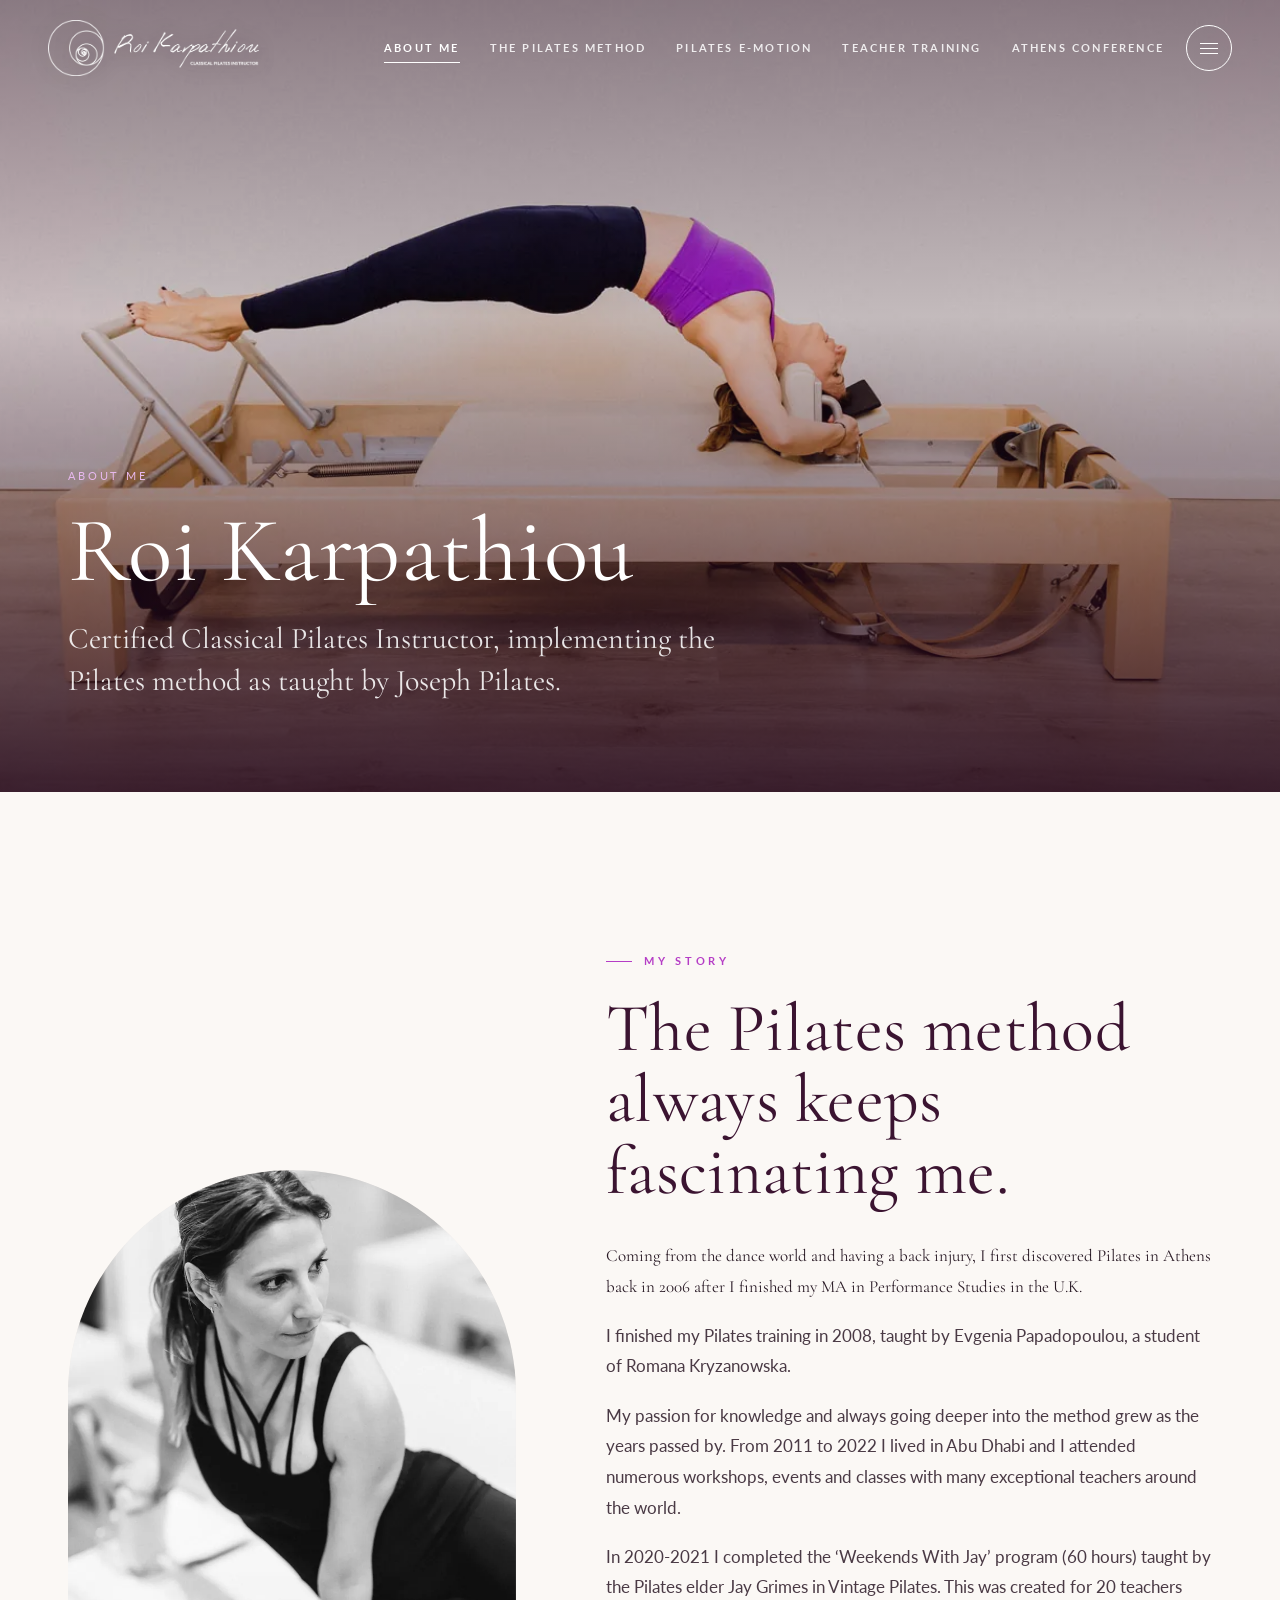
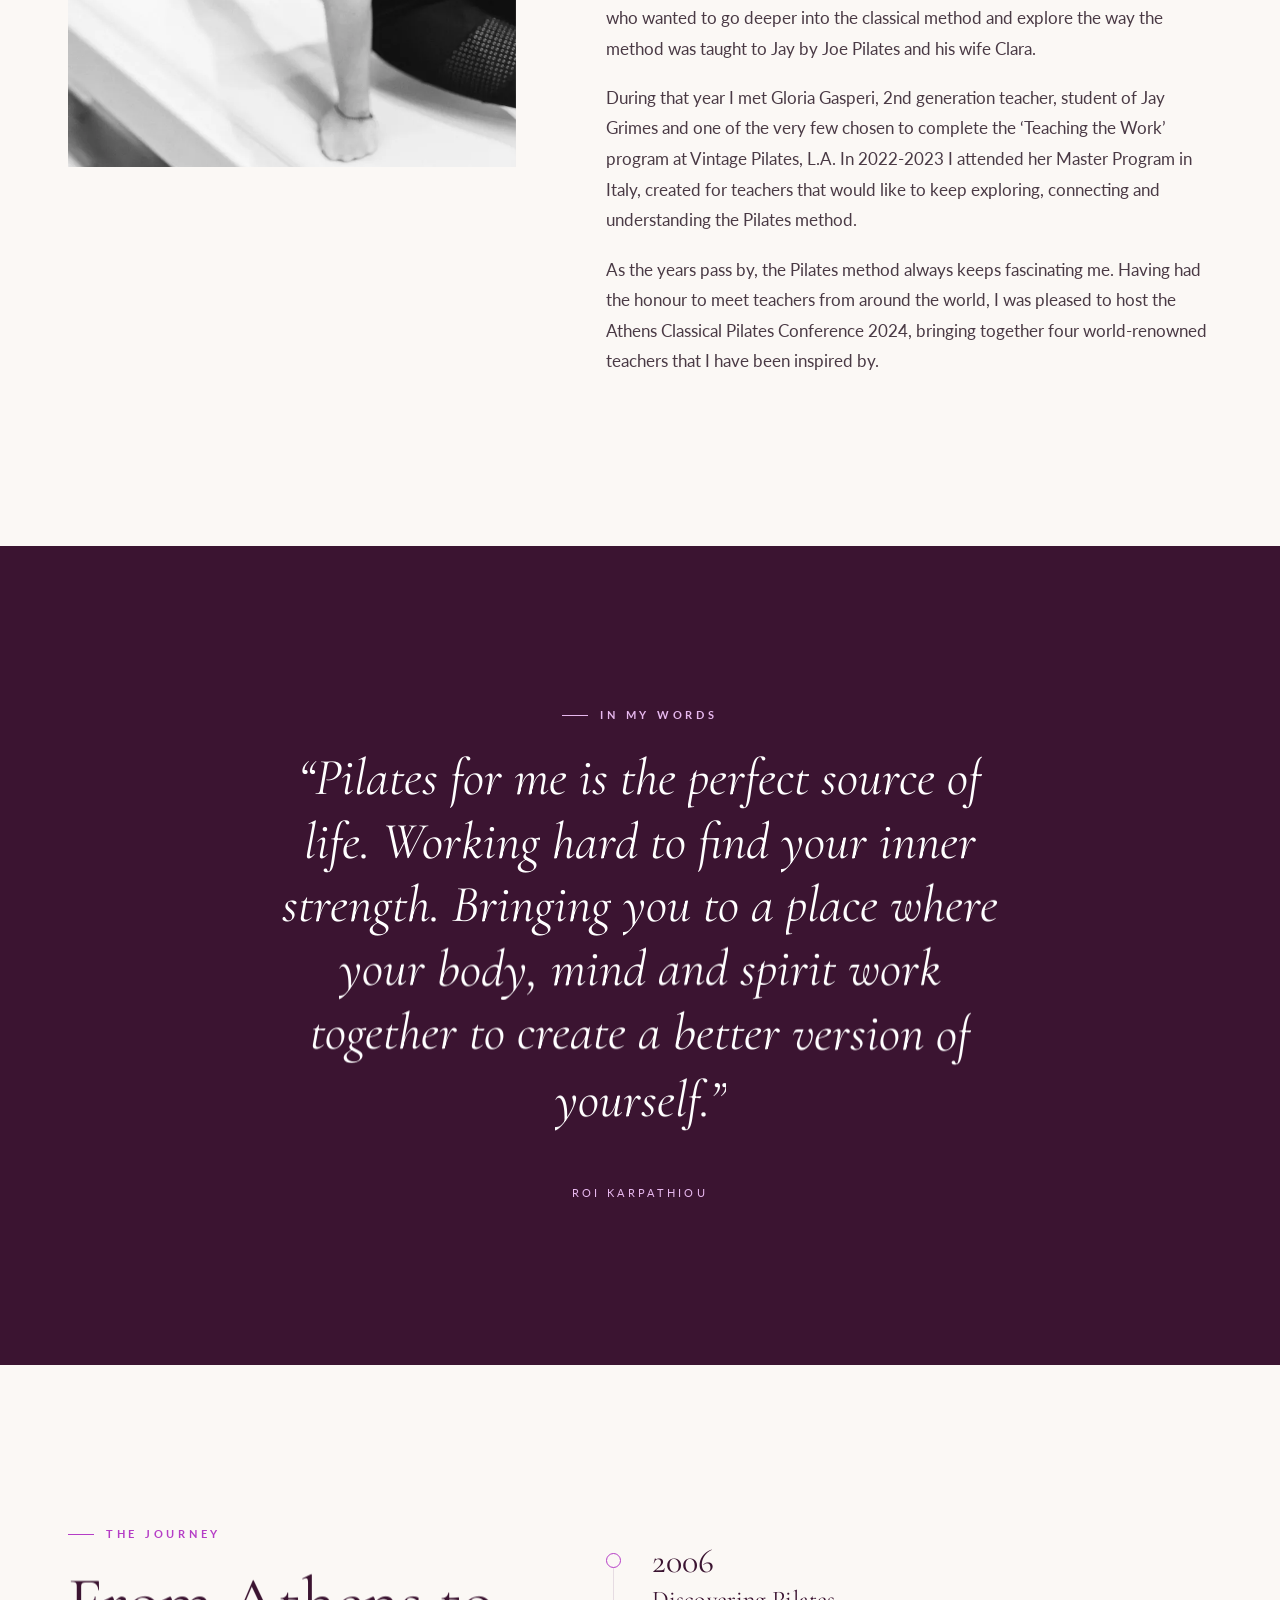
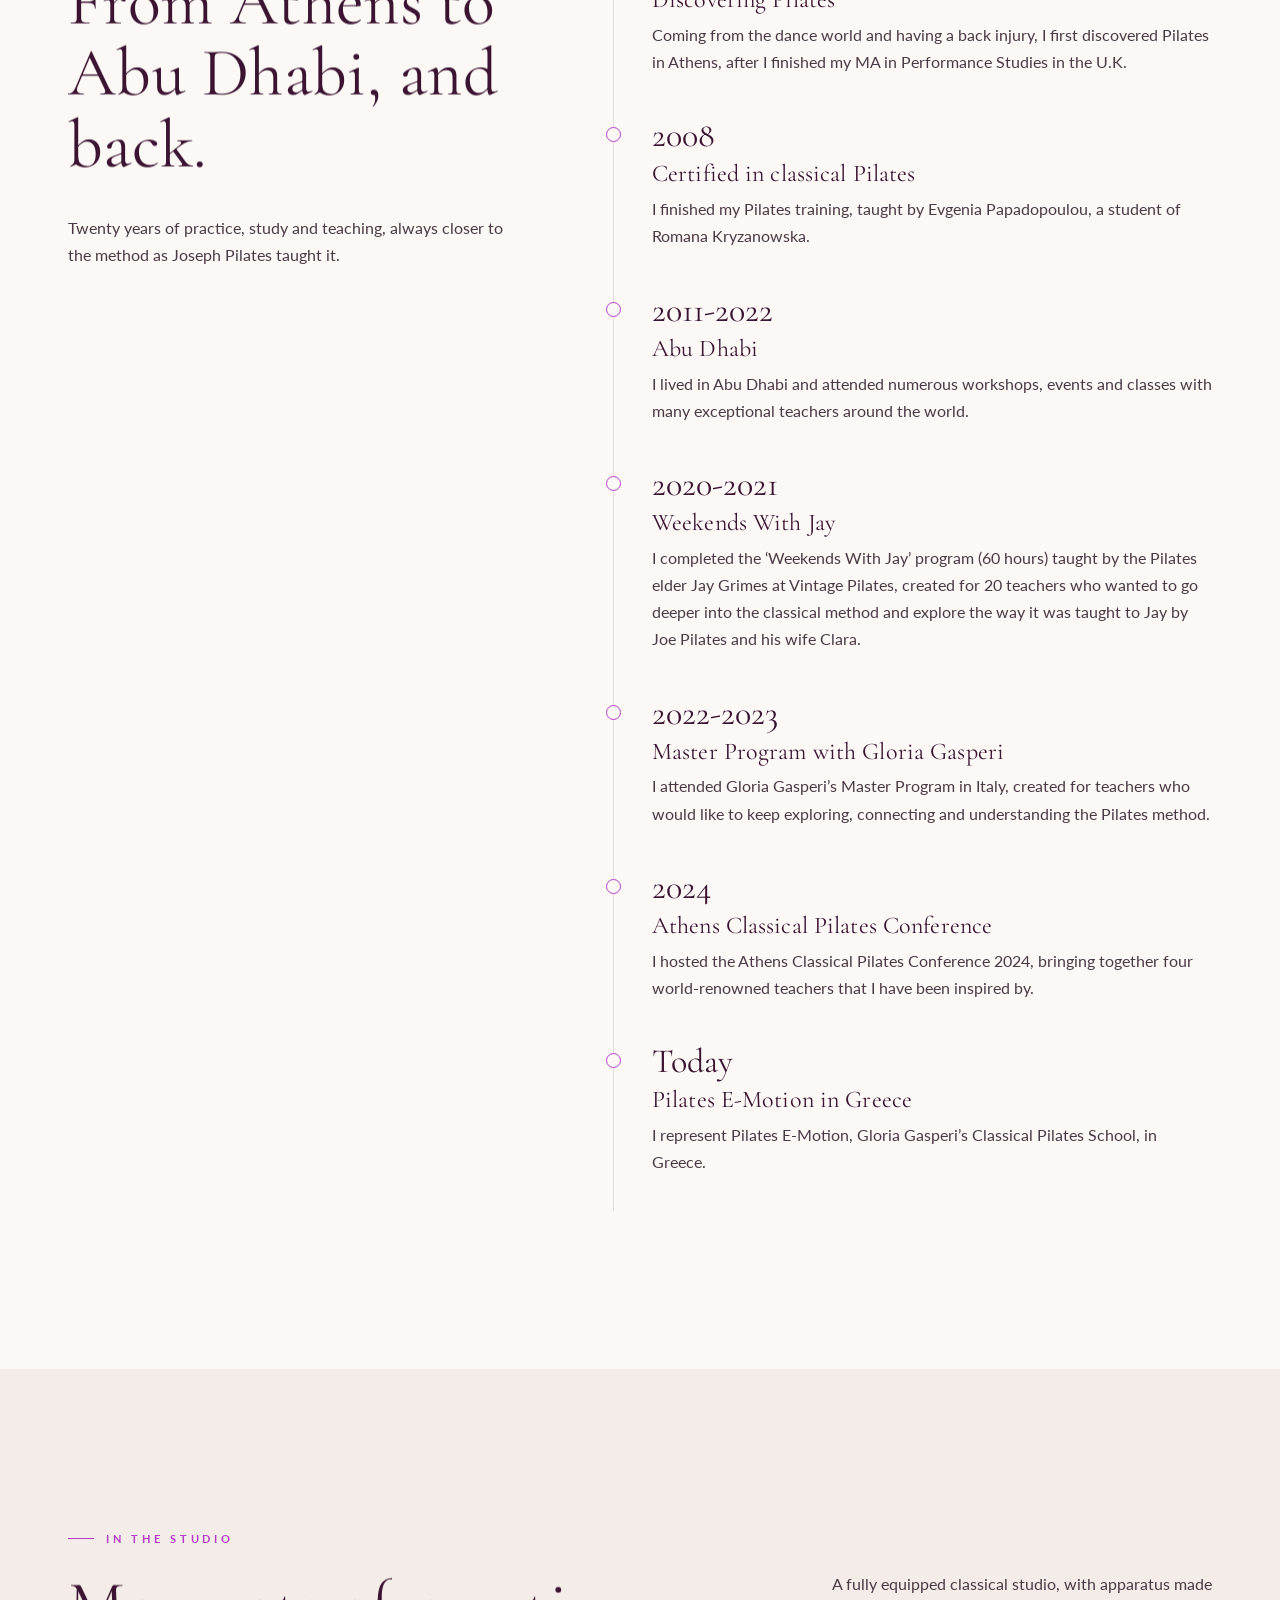
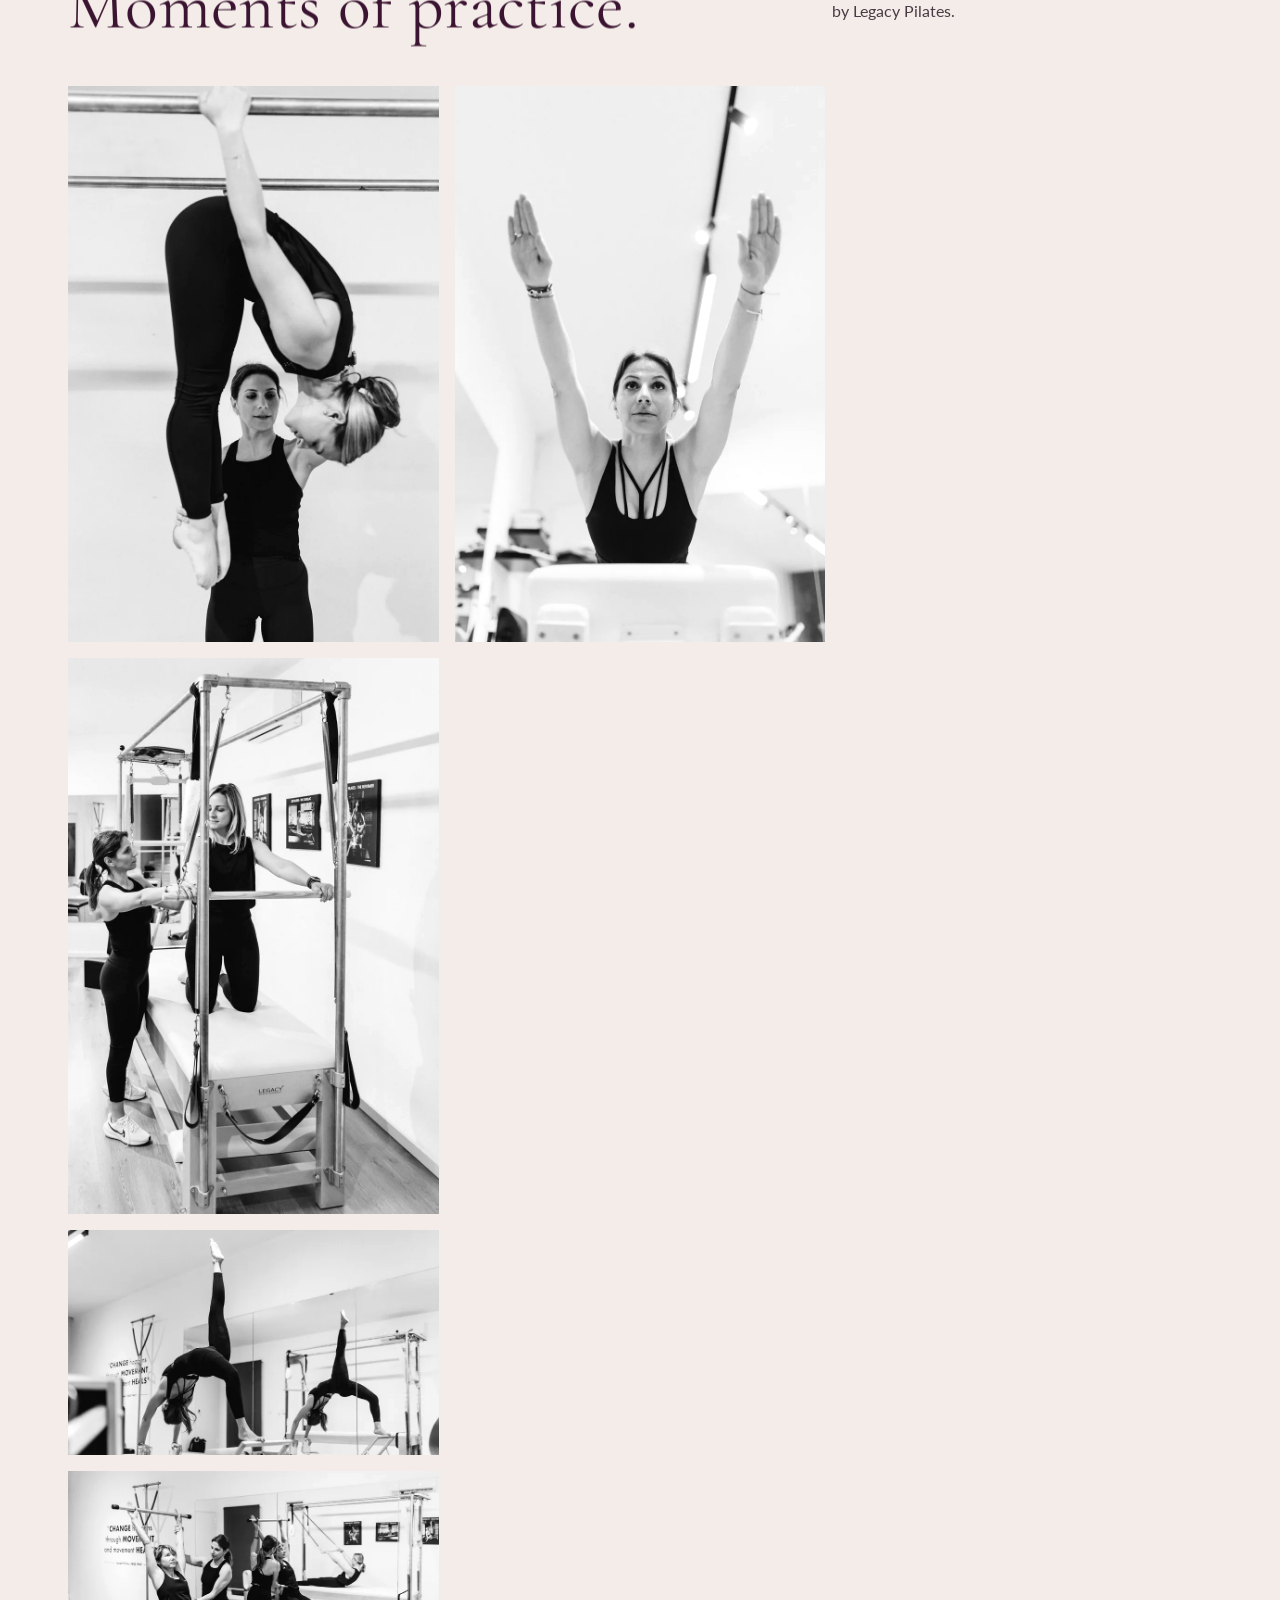
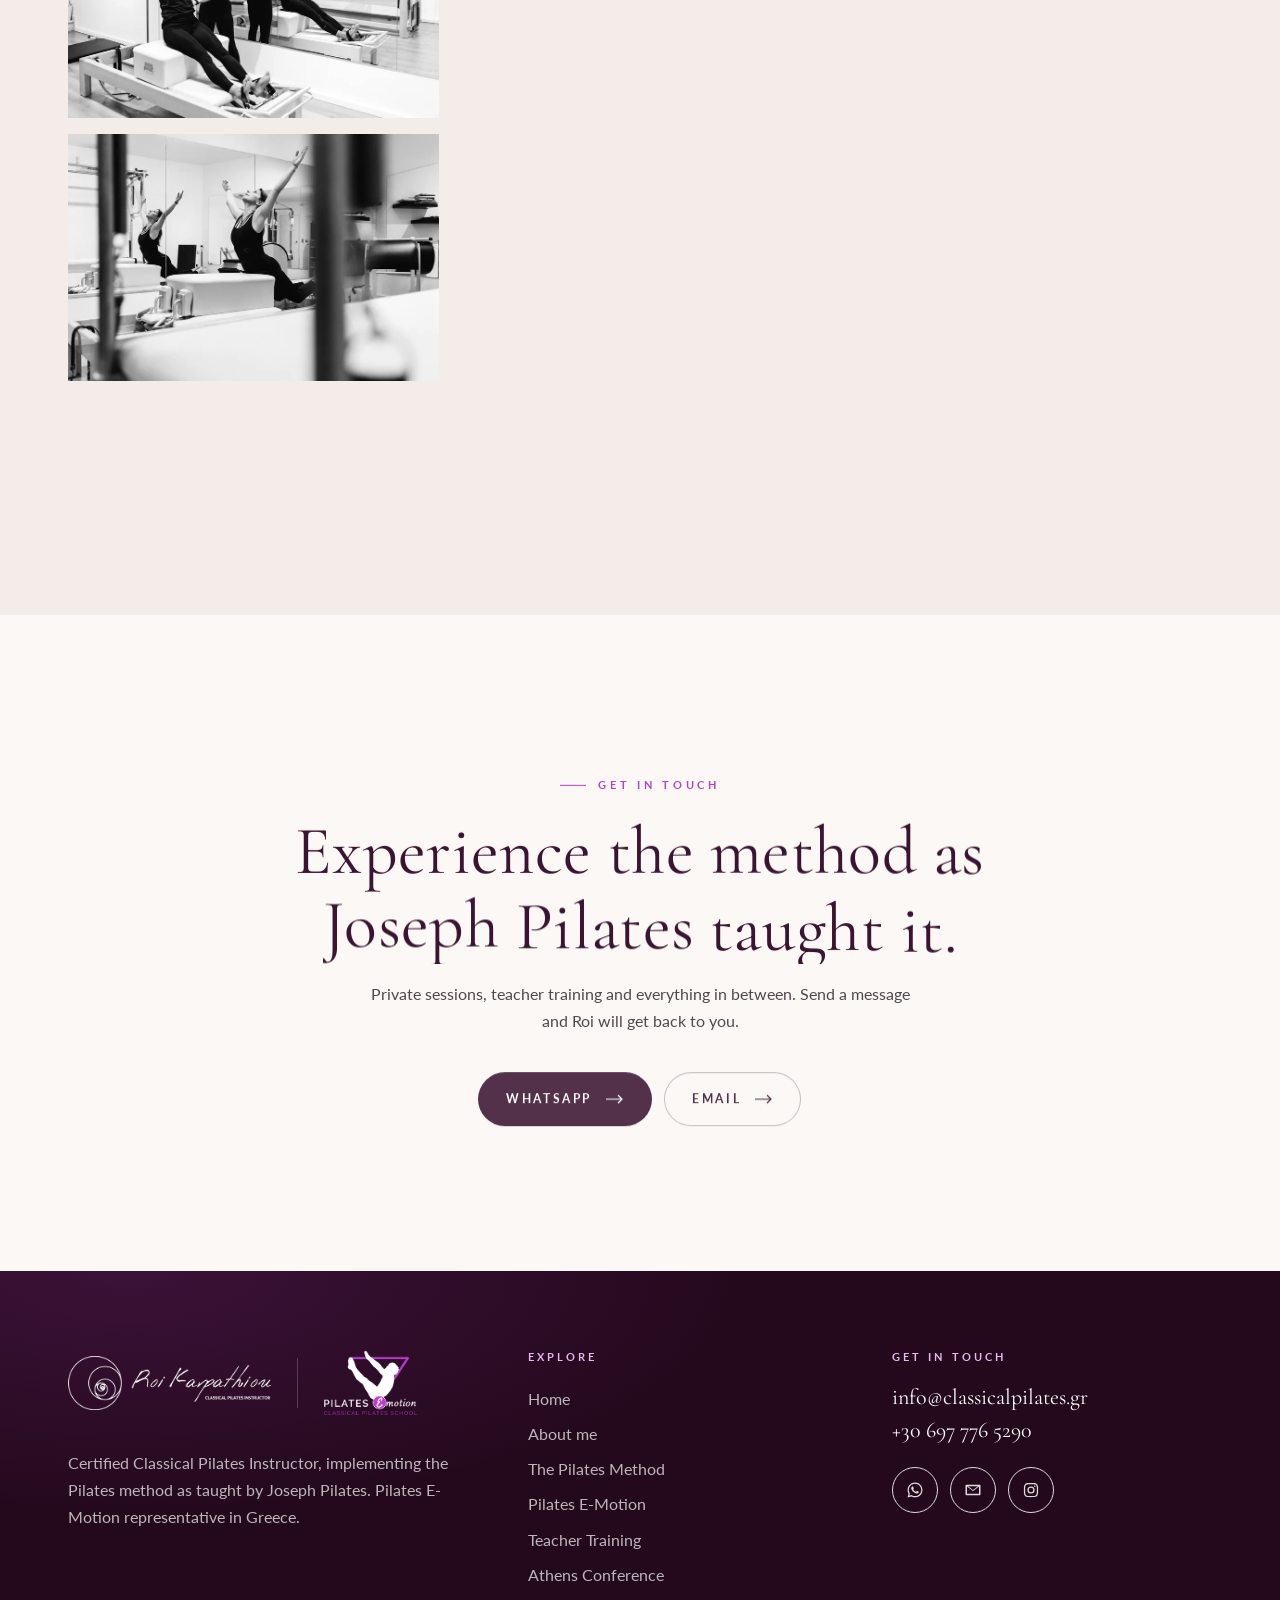
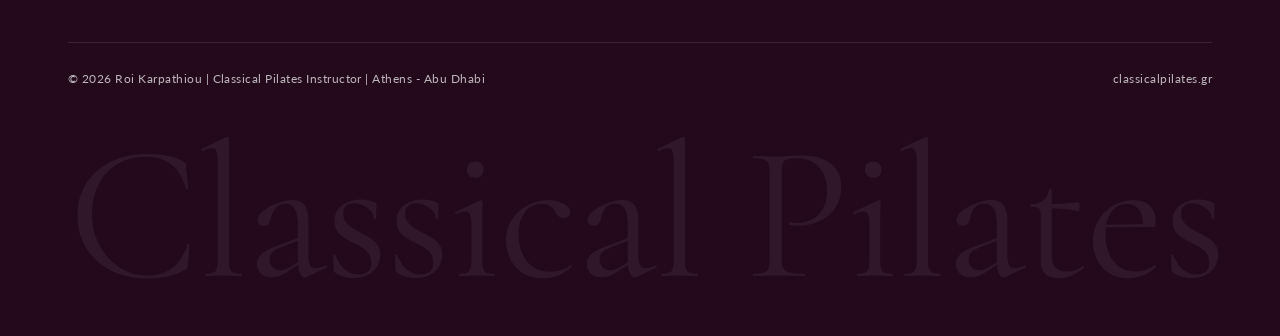
==== about-me.html @ a8b7df5b "v1" ====
<!doctype html>
<html lang="en">
<head>
<meta charset="utf-8">
<meta name="viewport" content="width=device-width, initial-scale=1, viewport-fit=cover">
<title>About me | Roi Karpathiou Classical Pilates Instructor</title>
<meta name="description" content="Coming from the dance world and having a back injury, I came to meet Pilates in Athens back in 2006 after I finished my MA in Performance Studies in the U.K.">
<meta name="robots" content="index, follow, max-image-preview:large">
<link rel="canonical" href="https://dctabudhabi-smc.github.io/classicalpilates/about-me.html">
<meta name="theme-color" content="#3B1431">
<meta name="author" content="Roi Karpathiou">
<meta property="og:type" content="website">
<meta property="og:site_name" content="Roi Karpathiou | Classical Pilates">
<meta property="og:locale" content="en_GB">
<meta property="og:url" content="https://dctabudhabi-smc.github.io/classicalpilates/about-me.html">
<meta property="og:title" content="About me | Roi Karpathiou Classical Pilates Instructor">
<meta property="og:description" content="Coming from the dance world and having a back injury, I came to meet Pilates in Athens back in 2006 after I finished my MA in Performance Studies in the U.K.">
<meta property="og:image" content="https://dctabudhabi-smc.github.io/classicalpilates/assets/img/og-about-me.jpg">
<meta property="og:image:width" content="1200">
<meta property="og:image:height" content="630">
<meta property="og:image:alt" content="About me | Roi Karpathiou Classical Pilates Instructor">
<meta name="twitter:card" content="summary_large_image">
<meta name="twitter:title" content="About me | Roi Karpathiou Classical Pilates Instructor">
<meta name="twitter:description" content="Coming from the dance world and having a back injury, I came to meet Pilates in Athens back in 2006 after I finished my MA in Performance Studies in the U.K.">
<meta name="twitter:image" content="https://dctabudhabi-smc.github.io/classicalpilates/assets/img/og-about-me.jpg">
<link rel="icon" href="favicon.ico">
<link rel="preconnect" href="https://fonts.googleapis.com">
<link rel="preconnect" href="https://fonts.gstatic.com" crossorigin>
<link href="https://fonts.googleapis.com/css2?family=Cormorant+Garamond:ital,wght@0,400;0,500;1,400;1,500&family=Lato:wght@400;700&display=swap" rel="stylesheet">
<link rel="preload" as="image" href="assets/img/roi-about-800.webp" imagesrcset="assets/img/roi-about-800.webp 800w, assets/img/roi-about.webp 1600w" imagesizes="100vw">
<link rel="stylesheet" href="assets/css/site.css">
<script>document.documentElement.classList.add('js');if(!window.matchMedia('(prefers-reduced-motion: reduce)').matches)document.documentElement.classList.add('motion');</script>
<!-- Google Tag Manager -->
<script>(function(w,d,s,l,i){w[l]=w[l]||[];w[l].push({'gtm.start':new Date().getTime(),event:'gtm.js'});var f=d.getElementsByTagName(s)[0],j=d.createElement(s),dl=l!='dataLayer'?'&l='+l:'';j.async=true;j.src='https://www.googletagmanager.com/gtm.js?id='+i+dl;f.parentNode.insertBefore(j,f);})(window,document,'script','dataLayer','GTM-KKJ4MVG');</script>
<!-- End Google Tag Manager -->

</head>
<body>
<noscript><iframe src="https://www.googletagmanager.com/ns.html?id=GTM-KKJ4MVG" height="0" width="0" style="display:none;visibility:hidden"></iframe></noscript>
<a class="sr-only" href="#main">Skip to content</a>
<div class="progress" aria-hidden="true"></div>
<header class="nav">
  <a class="nav__logo" href="index.html" aria-label="Roi Karpathiou, home">
    <img class="logo-light" src="assets/img/logo-roi-white.png" alt="Roi Karpathiou, Classical Pilates Instructor" width="2016" height="535">
    <img class="logo-dark" src="assets/img/logo-roi-black.png" alt="" width="2016" height="535">
  </a>
  <div class="nav__right">
    <nav class="nav__links" aria-label="Main"><a href="about-me.html" aria-current="page">About me</a><a href="about-pilates-method.html">The Pilates Method</a><a href="pilates-emotion.html">Pilates E-Motion</a><a href="teacher-training.html">Teacher Training</a><a href="athens-classical-pilates-conference.html">Athens Conference</a></nav>
    <button class="burger" aria-label="Open menu" aria-expanded="false" aria-controls="menu"><span></span></button>
  </div>
</header>
<div class="menu" id="menu" aria-hidden="true">
  <ul class="menu__list"><li><a href="index.html"><small>01</small><span class="menu__t">Home</span><span class="menu__d">Classical Pilates, as Joseph Pilates taught it</span></a></li><li><a href="about-me.html" aria-current="page"><small>02</small><span class="menu__t">About me</span><span class="menu__d">My story, from dance to the method</span></a></li><li><a href="about-pilates-method.html"><small>03</small><span class="menu__t">The Pilates Method</span><span class="menu__d">Contrology and the classical repertoire</span></a></li><li><a href="pilates-emotion.html"><small>04</small><span class="menu__t">Pilates E-Motion</span><span class="menu__d">The School and Gloria Gasperi</span></a></li><li><a href="teacher-training.html"><small>05</small><span class="menu__t">Teacher Training</span><span class="menu__d">Weekend and intensive formats</span></a></li><li><a href="athens-classical-pilates-conference.html"><small>06</small><span class="menu__t">Athens Conference</span><span class="menu__d">Athens, 14-16 June 2024</span></a></li></ul>
  <div class="menu__foot">
    <div class="menu__badge"><img src="assets/img/logo-pilates-emotion-white.png" alt="Pilates E-Motion" width="451" height="313"><span>Pilates E-Motion<br>representative in Greece</span></div>
    <div class="social "><a href="https://wa.me/306977765290" aria-label="WhatsApp Roi Karpathiou" target="_blank" rel="noopener"><svg viewBox="0 0 24 24" aria-hidden="true"><path d="M12.04 2C6.58 2 2.13 6.45 2.13 11.91c0 1.75.46 3.45 1.32 4.95L2.05 22l5.25-1.38a9.9 9.9 0 0 0 4.74 1.21c5.46 0 9.91-4.45 9.91-9.91S17.5 2 12.04 2Zm0 18.15c-1.48 0-2.93-.4-4.2-1.15l-.3-.18-3.12.82.83-3.04-.2-.31a8.2 8.2 0 0 1-1.26-4.38c0-4.54 3.7-8.24 8.25-8.24 4.54 0 8.24 3.7 8.24 8.24 0 4.55-3.7 8.24-8.24 8.24Zm4.52-6.16c-.25-.12-1.47-.72-1.69-.81-.23-.08-.39-.12-.56.13-.16.25-.64.81-.79.97-.14.17-.29.19-.54.06-.25-.12-1.05-.39-1.99-1.23-.74-.66-1.23-1.47-1.38-1.72-.14-.25-.02-.38.11-.51.11-.11.25-.29.37-.43.13-.15.17-.25.25-.42.08-.17.04-.31-.02-.43-.06-.13-.56-1.35-.77-1.85-.2-.48-.41-.42-.56-.43h-.48c-.17 0-.43.06-.66.31-.22.25-.86.85-.86 2.07 0 1.22.89 2.4 1.01 2.56.12.17 1.75 2.67 4.23 3.74.59.26 1.05.41 1.41.52.59.19 1.13.16 1.56.1.48-.07 1.47-.6 1.67-1.18.21-.58.21-1.07.14-1.18-.06-.1-.22-.16-.47-.28Z"/></svg></a><a href="mailto:info@classicalpilates.gr" aria-label="Email Roi Karpathiou"><svg viewBox="0 0 24 24" aria-hidden="true"><path d="M3 5h18a1 1 0 0 1 1 1v12a1 1 0 0 1-1 1H3a1 1 0 0 1-1-1V6a1 1 0 0 1 1-1Zm1 2.3V17h16V7.3l-7.4 5.6a1 1 0 0 1-1.2 0L4 7.3ZM5.4 7l6.6 5 6.6-5H5.4Z"/></svg></a><a href="https://www.instagram.com/roi_karpathiou/" aria-label="Roi Karpathiou on Instagram" target="_blank" rel="noopener"><svg viewBox="0 0 24 24" aria-hidden="true"><path d="M12 7.2a4.8 4.8 0 1 0 0 9.6 4.8 4.8 0 0 0 0-9.6Zm0 7.9a3.1 3.1 0 1 1 0-6.2 3.1 3.1 0 0 1 0 6.2Zm6.1-8.1a1.1 1.1 0 1 1-2.2 0 1.1 1.1 0 0 1 2.2 0ZM21.4 8.1c-.06-1.5-.4-2.83-1.5-3.93-1.1-1.1-2.43-1.44-3.93-1.5C14.43 2.6 9.57 2.6 8.03 2.67c-1.5.07-2.83.41-3.93 1.5-1.1 1.1-1.44 2.43-1.5 3.93-.08 1.55-.08 6.4 0 7.95.06 1.5.4 2.83 1.5 3.93 1.1 1.1 2.43 1.44 3.93 1.5 1.55.09 6.4.09 7.95 0 1.5-.06 2.83-.4 3.93-1.5 1.1-1.1 1.44-2.43 1.5-3.93.09-1.55.09-6.4 0-7.95Zm-2 9.6a3.2 3.2 0 0 1-1.8 1.8c-1.25.5-4.2.38-5.6.38-1.37 0-4.34.11-5.58-.38a3.2 3.2 0 0 1-1.8-1.8c-.5-1.24-.38-4.2-.38-5.58 0-1.38-.11-4.34.38-5.58a3.2 3.2 0 0 1 1.8-1.8c1.24-.5 4.2-.38 5.58-.38 1.38 0 4.34-.12 5.6.38a3.2 3.2 0 0 1 1.8 1.8c.49 1.24.37 4.2.37 5.58 0 1.38.12 4.34-.38 5.58Z"/></svg></a></div>
  </div>
</div>
<main id="main">
<section class="phero">
  <div class="phero__media"><img src="assets/img/roi-about.webp" srcset="assets/img/roi-about-800.webp 800w, assets/img/roi-about.webp 1600w" sizes="100vw" width="1500" height="757" alt="Roi Karpathiou on the Pilates reformer" fetchpriority="high" decoding="async"></div>
  <div class="wrap">
    <span class="breadcrumb" data-reveal>About me</span>
    <h1 class="h1" data-split>Roi Karpathiou</h1>
    <p class="lead" data-reveal>Certified Classical Pilates Instructor, implementing the Pilates method as taught by Joseph Pilates.</p>
  </div>
</section>

<section class="section">
  <div class="wrap split split--4060">
    <div class="frame frame--arch" data-img><img src="assets/img/roi-portrait.webp" srcset="assets/img/roi-portrait-800.webp 800w, assets/img/roi-portrait.webp 1600w" sizes="(min-width: 900px) 40vw, 90vw" width="1000" height="1500" alt="Portrait of Roi Karpathiou" loading="lazy" decoding="async"></div>
    <div class="prose">
      <span class="eyebrow" data-reveal>My story</span>
      <h2 class="h2 mb-m" data-split>The Pilates method always keeps fascinating me.</h2>
      <p class="lead" data-reveal>Coming from the dance world and having a back injury, I first discovered Pilates in Athens back in 2006 after I finished my MA in Performance Studies in the U.K.</p>
      <p data-reveal>I finished my Pilates training in 2008, taught by Evgenia Papadopoulou, a student of Romana Kryzanowska.</p>
      <p data-reveal>My passion for knowledge and always going deeper into the method grew as the years passed by. From 2011 to 2022 I lived in Abu Dhabi and I attended numerous workshops, events and classes with many exceptional teachers around the world.</p>
      <p data-reveal>In 2020-2021 I completed the &lsquo;Weekends With Jay&rsquo; program (60 hours) taught by the Pilates elder Jay Grimes in Vintage Pilates. This was created for 20 teachers who wanted to go deeper into the classical method and explore the way the method was taught to Jay by Joe Pilates and his wife Clara.</p>
      <p data-reveal>During that year I met Gloria Gasperi, 2nd generation teacher, student of Jay Grimes and one of the very few chosen to complete the &lsquo;Teaching the Work&rsquo; program at Vintage Pilates, L.A. In 2022-2023 I attended her Master Program in Italy, created for teachers that would like to keep exploring, connecting and understanding the Pilates method.</p>
      <p data-reveal>As the years pass by, the Pilates method always keeps fascinating me. Having had the honour to meet teachers from around the world, I was pleased to host the Athens Classical Pilates Conference 2024, bringing together four world-renowned teachers that I have been inspired by.</p>
    </div>
  </div>
</section>

<section class="section dark">
  <div class="wrap center">
    <span class="eyebrow" data-reveal>In my words</span>
    <p class="quote center maxw" data-split>&ldquo;Pilates for me is the perfect source of life. Working hard to find your inner strength. Bringing you to a place where your body, mind and spirit work together to create a better version of yourself.&rdquo;</p>
    <p class="quote-by" data-reveal>Roi Karpathiou</p>
  </div>
</section>

<section class="section">
  <div class="wrap split split--4060" style="align-items:start">
    <div style="position:sticky;top:120px">
      <span class="eyebrow" data-reveal>The journey</span>
      <h2 class="h2" data-split>From Athens to Abu Dhabi, and back.</h2>
      <p class="mt-m" data-reveal>Twenty years of practice, study and teaching, always closer to the method as Joseph Pilates taught it.</p>
    </div>
    <div class="journey"><span class="journey__line"></span><div class="journey__item" data-reveal><div class="journey__year">2006</div><h3>Discovering Pilates</h3><p>Coming from the dance world and having a back injury, I first discovered Pilates in Athens, after I finished my MA in Performance Studies in the U.K.</p></div><div class="journey__item" data-reveal><div class="journey__year">2008</div><h3>Certified in classical Pilates</h3><p>I finished my Pilates training, taught by Evgenia Papadopoulou, a student of Romana Kryzanowska.</p></div><div class="journey__item" data-reveal><div class="journey__year">2011-2022</div><h3>Abu Dhabi</h3><p>I lived in Abu Dhabi and attended numerous workshops, events and classes with many exceptional teachers around the world.</p></div><div class="journey__item" data-reveal><div class="journey__year">2020-2021</div><h3>Weekends With Jay</h3><p>I completed the &lsquo;Weekends With Jay&rsquo; program (60 hours) taught by the Pilates elder Jay Grimes at Vintage Pilates, created for 20 teachers who wanted to go deeper into the classical method and explore the way it was taught to Jay by Joe Pilates and his wife Clara.</p></div><div class="journey__item" data-reveal><div class="journey__year">2022-2023</div><h3>Master Program with Gloria Gasperi</h3><p>I attended Gloria Gasperi&rsquo;s Master Program in Italy, created for teachers who would like to keep exploring, connecting and understanding the Pilates method.</p></div><div class="journey__item" data-reveal><div class="journey__year">2024</div><h3>Athens Classical Pilates Conference</h3><p>I hosted the Athens Classical Pilates Conference 2024, bringing together four world-renowned teachers that I have been inspired by.</p></div><div class="journey__item" data-reveal><div class="journey__year">Today</div><h3>Pilates E-Motion in Greece</h3><p>I represent Pilates E-Motion, Gloria Gasperi&rsquo;s Classical Pilates School, in Greece.</p></div></div>
  </div>
</section>

<section class="section sand">
  <div class="wrap">
    <div class="head-row">
      <div><span class="eyebrow" data-reveal>In the studio</span><h2 class="h2" data-split>Moments of practice.</h2></div>
      <p style="max-width:380px" data-reveal>A fully equipped classical studio, with apparatus made by Legacy Pilates.</p>
    </div>
    <div class="masonry masonry--bw" data-stagger><a href="assets/img/studio-726.webp" data-lightbox="about"><img src="assets/img/studio-726.webp" srcset="assets/img/studio-726-800.webp 800w, assets/img/studio-726.webp 1600w" sizes="(min-width: 900px) 33vw, 50vw" width="1000" height="1500" alt="Roi Karpathiou in the studio" loading="lazy" decoding="async"></a><a href="assets/img/studio-784.webp" data-lightbox="about"><img src="assets/img/studio-784.webp" srcset="assets/img/studio-784-800.webp 800w, assets/img/studio-784.webp 1600w" sizes="(min-width: 900px) 33vw, 50vw" width="1000" height="1500" alt="Roi Karpathiou in the studio" loading="lazy" decoding="async"></a><a href="assets/img/studio-261.webp" data-lightbox="about"><img src="assets/img/studio-261.webp" srcset="assets/img/studio-261-800.webp 800w, assets/img/studio-261.webp 1600w" sizes="(min-width: 900px) 33vw, 50vw" width="1500" height="1000" alt="Roi Karpathiou in the studio" loading="lazy" decoding="async"></a><a href="assets/img/studio-930.webp" data-lightbox="about"><img src="assets/img/studio-930.webp" srcset="assets/img/studio-930-800.webp 800w, assets/img/studio-930.webp 1600w" sizes="(min-width: 900px) 33vw, 50vw" width="1000" height="1500" alt="Roi Karpathiou in the studio" loading="lazy" decoding="async"></a><a href="assets/img/studio-64.webp" data-lightbox="about"><img src="assets/img/studio-64.webp" srcset="assets/img/studio-64-800.webp 800w, assets/img/studio-64.webp 1600w" sizes="(min-width: 900px) 33vw, 50vw" width="1000" height="1500" alt="Roi Karpathiou in the studio" loading="lazy" decoding="async"></a><a href="assets/img/studio-915.webp" data-lightbox="about"><img src="assets/img/studio-915.webp" srcset="assets/img/studio-915-800.webp 800w, assets/img/studio-915.webp 1600w" sizes="(min-width: 900px) 33vw, 50vw" width="1500" height="1000" alt="Roi Karpathiou in the studio" loading="lazy" decoding="async"></a><a href="assets/img/studio-131.webp" data-lightbox="about"><img src="assets/img/studio-131.webp" srcset="assets/img/studio-131-800.webp 800w, assets/img/studio-131.webp 1600w" sizes="(min-width: 900px) 33vw, 50vw" width="1500" height="1000" alt="Roi Karpathiou in the studio" loading="lazy" decoding="async"></a><a href="assets/img/studio-497.webp" data-lightbox="about"><img src="assets/img/studio-497.webp" srcset="assets/img/studio-497-800.webp 800w, assets/img/studio-497.webp 1600w" sizes="(min-width: 900px) 33vw, 50vw" width="1000" height="1500" alt="Roi Karpathiou in the studio" loading="lazy" decoding="async"></a><a href="assets/img/studio-335.webp" data-lightbox="about"><img src="assets/img/studio-335.webp" srcset="assets/img/studio-335-800.webp 800w, assets/img/studio-335.webp 1600w" sizes="(min-width: 900px) 33vw, 50vw" width="1000" height="1500" alt="Roi Karpathiou in the studio" loading="lazy" decoding="async"></a><a href="assets/img/studio-956.webp" data-lightbox="about"><img src="assets/img/studio-956.webp" srcset="assets/img/studio-956-800.webp 800w, assets/img/studio-956.webp 1600w" sizes="(min-width: 900px) 33vw, 50vw" width="1500" height="914" alt="Roi Karpathiou in the studio" loading="lazy" decoding="async"></a><a href="assets/img/studio-358.webp" data-lightbox="about"><img src="assets/img/studio-358.webp" srcset="assets/img/studio-358-800.webp 800w, assets/img/studio-358.webp 1600w" sizes="(min-width: 900px) 33vw, 50vw" width="1500" height="1000" alt="Roi Karpathiou in the studio" loading="lazy" decoding="async"></a><a href="assets/img/studio-461.webp" data-lightbox="about"><img src="assets/img/studio-461.webp" srcset="assets/img/studio-461-800.webp 800w, assets/img/studio-461.webp 1600w" sizes="(min-width: 900px) 33vw, 50vw" width="1000" height="1500" alt="Roi Karpathiou in the studio" loading="lazy" decoding="async"></a><a href="assets/img/studio-748.webp" data-lightbox="about"><img src="assets/img/studio-748.webp" srcset="assets/img/studio-748-800.webp 800w, assets/img/studio-748.webp 1600w" sizes="(min-width: 900px) 33vw, 50vw" width="1500" height="1000" alt="Roi Karpathiou in the studio" loading="lazy" decoding="async"></a></div>
  </div>
</section>

<section class="section cta">
  <div class="wrap">
    <span class="eyebrow" data-reveal>Get in touch</span>
    <h2 class="h2" data-split>Experience the method as Joseph Pilates taught it.</h2>
    <p class="mt-s" data-reveal>Private sessions, teacher training and everything in between. Send a message and Roi will get back to you.</p>
    <div class="cta__btns" data-reveal>
      <a class="btn " href="https://wa.me/306977765290" target="_blank" rel="noopener">WhatsApp <svg class="arr" viewBox="0 0 18 10" aria-hidden="true"><path d="M0 5h16M12 1l4 4-4 4" fill="none" stroke="currentColor" stroke-width="1.2"/></svg></a>
      <a class="btn btn--ghost" href="mailto:info@classicalpilates.gr">Email <svg class="arr" viewBox="0 0 18 10" aria-hidden="true"><path d="M0 5h16M12 1l4 4-4 4" fill="none" stroke="currentColor" stroke-width="1.2"/></svg></a>
    </div>
  </div>
</section>

</main>
<footer class="footer">
  <div class="wrap">
    <div class="footer__top">
      <div>
        <div class="footer__logos">
          <img class="roi" src="assets/img/logo-roi-white.png" alt="Roi Karpathiou, Classical Pilates Instructor" width="2016" height="535" loading="lazy">
          <span class="div" aria-hidden="true"></span>
          <a href="https://pilatesemotion.com/" target="_blank" rel="noopener" aria-label="Pilates E-Motion"><img class="pe" src="assets/img/logo-pilates-emotion-white.png" alt="Pilates E-Motion, Classical Pilates School" width="451" height="313" loading="lazy"></a>
        </div>
        <p class="mt-m" style="max-width:420px">Certified Classical Pilates Instructor, implementing the Pilates method as taught by Joseph Pilates. Pilates E-Motion representative in Greece.</p>
      </div>
      <div>
        <h4>Explore</h4>
        <ul><li><a href="index.html">Home</a></li><li><a href="about-me.html">About me</a></li><li><a href="about-pilates-method.html">The Pilates Method</a></li><li><a href="pilates-emotion.html">Pilates E-Motion</a></li><li><a href="teacher-training.html">Teacher Training</a></li><li><a href="athens-classical-pilates-conference.html">Athens Conference</a></li></ul>
      </div>
      <div class="footer__contact">
        <h4>Get in touch</h4>
        <a href="mailto:info@classicalpilates.gr">info@classicalpilates.gr</a>
        <a href="https://wa.me/306977765290" target="_blank" rel="noopener">+30 697 776 5290</a>
        <div class="social "><a href="https://wa.me/306977765290" aria-label="WhatsApp Roi Karpathiou" target="_blank" rel="noopener"><svg viewBox="0 0 24 24" aria-hidden="true"><path d="M12.04 2C6.58 2 2.13 6.45 2.13 11.91c0 1.75.46 3.45 1.32 4.95L2.05 22l5.25-1.38a9.9 9.9 0 0 0 4.74 1.21c5.46 0 9.91-4.45 9.91-9.91S17.5 2 12.04 2Zm0 18.15c-1.48 0-2.93-.4-4.2-1.15l-.3-.18-3.12.82.83-3.04-.2-.31a8.2 8.2 0 0 1-1.26-4.38c0-4.54 3.7-8.24 8.25-8.24 4.54 0 8.24 3.7 8.24 8.24 0 4.55-3.7 8.24-8.24 8.24Zm4.52-6.16c-.25-.12-1.47-.72-1.69-.81-.23-.08-.39-.12-.56.13-.16.25-.64.81-.79.97-.14.17-.29.19-.54.06-.25-.12-1.05-.39-1.99-1.23-.74-.66-1.23-1.47-1.38-1.72-.14-.25-.02-.38.11-.51.11-.11.25-.29.37-.43.13-.15.17-.25.25-.42.08-.17.04-.31-.02-.43-.06-.13-.56-1.35-.77-1.85-.2-.48-.41-.42-.56-.43h-.48c-.17 0-.43.06-.66.31-.22.25-.86.85-.86 2.07 0 1.22.89 2.4 1.01 2.56.12.17 1.75 2.67 4.23 3.74.59.26 1.05.41 1.41.52.59.19 1.13.16 1.56.1.48-.07 1.47-.6 1.67-1.18.21-.58.21-1.07.14-1.18-.06-.1-.22-.16-.47-.28Z"/></svg></a><a href="mailto:info@classicalpilates.gr" aria-label="Email Roi Karpathiou"><svg viewBox="0 0 24 24" aria-hidden="true"><path d="M3 5h18a1 1 0 0 1 1 1v12a1 1 0 0 1-1 1H3a1 1 0 0 1-1-1V6a1 1 0 0 1 1-1Zm1 2.3V17h16V7.3l-7.4 5.6a1 1 0 0 1-1.2 0L4 7.3ZM5.4 7l6.6 5 6.6-5H5.4Z"/></svg></a><a href="https://www.instagram.com/roi_karpathiou/" aria-label="Roi Karpathiou on Instagram" target="_blank" rel="noopener"><svg viewBox="0 0 24 24" aria-hidden="true"><path d="M12 7.2a4.8 4.8 0 1 0 0 9.6 4.8 4.8 0 0 0 0-9.6Zm0 7.9a3.1 3.1 0 1 1 0-6.2 3.1 3.1 0 0 1 0 6.2Zm6.1-8.1a1.1 1.1 0 1 1-2.2 0 1.1 1.1 0 0 1 2.2 0ZM21.4 8.1c-.06-1.5-.4-2.83-1.5-3.93-1.1-1.1-2.43-1.44-3.93-1.5C14.43 2.6 9.57 2.6 8.03 2.67c-1.5.07-2.83.41-3.93 1.5-1.1 1.1-1.44 2.43-1.5 3.93-.08 1.55-.08 6.4 0 7.95.06 1.5.4 2.83 1.5 3.93 1.1 1.1 2.43 1.44 3.93 1.5 1.55.09 6.4.09 7.95 0 1.5-.06 2.83-.4 3.93-1.5 1.1-1.1 1.44-2.43 1.5-3.93.09-1.55.09-6.4 0-7.95Zm-2 9.6a3.2 3.2 0 0 1-1.8 1.8c-1.25.5-4.2.38-5.6.38-1.37 0-4.34.11-5.58-.38a3.2 3.2 0 0 1-1.8-1.8c-.5-1.24-.38-4.2-.38-5.58 0-1.38-.11-4.34.38-5.58a3.2 3.2 0 0 1 1.8-1.8c1.24-.5 4.2-.38 5.58-.38 1.38 0 4.34-.12 5.6.38a3.2 3.2 0 0 1 1.8 1.8c.49 1.24.37 4.2.37 5.58 0 1.38.12 4.34-.38 5.58Z"/></svg></a></div>
      </div>
    </div>
    <div class="footer__bottom">
      <span>&copy; <span data-year>2026</span> Roi Karpathiou | Classical Pilates Instructor | Athens - Abu Dhabi</span>
      <span>classicalpilates.gr</span>
    </div>
    <div class="footer__big" aria-hidden="true">Classical Pilates</div>
  </div>
</footer>
<script src="assets/vendor/gsap.min.js" defer></script>
<script src="assets/vendor/ScrollTrigger.min.js" defer></script>
<script src="assets/vendor/lenis.min.js" defer></script>
<script src="assets/js/site.js" defer></script>
<script>document.querySelectorAll('[data-year]').forEach(function(e){e.textContent=new Date().getFullYear()});</script>
</body>
</html>
---- assets/css/site.css ----
/* Roi Karpathiou - Classical Pilates | site styles (mobile first) */
:root {
  --plum: #3B1431;
  --plum-2: #55203F;
  --plum-deep: #24091D;
  --orchid: #B53DC6;
  --orchid-soft: #E7B8EE;
  --ink: #2A1B26;
  --text: #4A3A45;
  --muted: #8A7883;
  --ivory: #FBF8F5;
  --sand: #F3ECE8;
  --line: #E6DCE2;
  --white: #FFFFFF;
  --serif: 'Cormorant Garamond', Georgia, serif;
  --sans: 'Lato', 'Helvetica Neue', Arial, sans-serif;
  --gutter: 22px;
  --max: 1240px;
  --ease: cubic-bezier(.22, 1, .36, 1);
  --nav-h: 64px;
}
@media (min-width: 900px) { :root { --gutter: 48px; --nav-h: 80px; } }

*, *::before, *::after { box-sizing: border-box; }
html { -webkit-text-size-adjust: 100%; scroll-behavior: auto; }
html.lenis, html.lenis body { height: auto; }
.lenis.lenis-smooth { scroll-behavior: auto !important; }
.lenis.lenis-stopped { overflow: hidden; }
body {
  margin: 0; background: var(--ivory); color: var(--text);
  font-family: var(--sans); font-size: 16px; line-height: 1.7; font-weight: 400;
  -webkit-font-smoothing: antialiased; -moz-osx-font-smoothing: grayscale;
  overflow-x: hidden;
}
img, video { display: block; max-width: 100%; height: auto; }
a { color: inherit; text-decoration: none; }
p { margin: 0 0 1.1em; }
h1, h2, h3, h4 { font-family: var(--serif); font-weight: 400; color: var(--plum); margin: 0; line-height: 1.08; letter-spacing: .005em; }
::selection { background: var(--orchid); color: #fff; }
:focus-visible { outline: 2px solid var(--orchid); outline-offset: 3px; }
.sr-only { position: absolute; width: 1px; height: 1px; overflow: hidden; clip: rect(0 0 0 0); white-space: nowrap; }

.wrap { width: 100%; max-width: var(--max); margin: 0 auto; padding: 0 var(--gutter); }
.section { padding: 96px 0; position: relative; }
@media (min-width: 900px) { .section { padding: 150px 0; } }
.section--tight { padding: 64px 0; }
.dark { background: var(--plum); color: rgba(255,255,255,.82); }
.dark h1, .dark h2, .dark h3 { color: #fff; }
.sand { background: var(--sand); }

/* type */
.eyebrow { font-family: var(--sans); font-size: 11px; font-weight: 700; letter-spacing: .34em; text-transform: uppercase; color: var(--orchid); display: inline-flex; align-items: center; gap: 12px; margin-bottom: 22px; }
.eyebrow::before { content: ""; width: 26px; height: 1px; background: currentColor; }
.dark .eyebrow { color: var(--orchid-soft); }
.display { font-size: clamp(44px, 12vw, 118px); line-height: .98; letter-spacing: -.01em; }
.h1 { font-size: clamp(40px, 9.5vw, 92px); line-height: 1.02; }
.h2 { font-size: clamp(34px, 7.4vw, 68px); line-height: 1.05; }
.h3 { font-size: clamp(26px, 5vw, 38px); line-height: 1.12; }
.lead { font-family: var(--serif); font-size: clamp(21px, 4.6vw, 30px); line-height: 1.42; color: var(--ink); font-weight: 400; }
.dark .lead { color: rgba(255,255,255,.9); }
.italic { font-style: italic; }
.muted { color: var(--muted); }
.small { font-size: 14px; }
.quote { font-family: var(--serif); font-style: italic; font-size: clamp(26px, 6.2vw, 52px); line-height: 1.22; color: var(--plum); }
.dark .quote { color: #fff; }
.quote-by { margin-top: 26px; font-size: 11px; letter-spacing: .3em; text-transform: uppercase; color: var(--muted); }
.dark .quote-by { color: var(--orchid-soft); }
.prose p { font-size: 17px; line-height: 1.8; }
.prose p:first-child::first-letter { }
.rule { width: 60px; height: 1px; background: var(--orchid); margin: 28px 0; }

/* buttons */
.btn { display: inline-flex; align-items: center; gap: 14px; padding: 17px 28px; border-radius: 999px; font-size: 12px; font-weight: 700; letter-spacing: .22em; text-transform: uppercase; background: var(--plum); color: #fff; position: relative; overflow: hidden; isolation: isolate; transition: color .5s var(--ease); will-change: transform; }
.btn::before { content: ""; position: absolute; inset: 0; background: var(--orchid); transform: translateY(101%); border-radius: inherit; transition: transform .6s var(--ease); z-index: -1; }
.btn:hover::before { transform: translateY(0); }
.btn .arr { width: 18px; height: 10px; transition: transform .5s var(--ease); }
.btn:hover .arr { transform: translateX(5px); }
.btn--light { background: #fff; color: var(--plum); }
.btn--light:hover { color: #fff; }
.btn--ghost { background: transparent; color: var(--plum); box-shadow: inset 0 0 0 1px rgba(59,20,49,.3); }
.btn--ghost:hover { color: #fff; }
.dark .btn--ghost { color: #fff; box-shadow: inset 0 0 0 1px rgba(255,255,255,.35); }
.link { display: inline-flex; align-items: center; gap: 10px; font-size: 12px; font-weight: 700; letter-spacing: .22em; text-transform: uppercase; color: var(--plum); padding-bottom: 6px; background: linear-gradient(currentColor, currentColor) 0 100% / 100% 1px no-repeat; transition: background-size .6s var(--ease); }
.link:hover { background-size: 0 1px; background-position: 100% 100%; }
.dark .link { color: #fff; }

/* nav */
.nav { position: fixed; top: 0; left: 0; right: 0; z-index: 60; height: var(--nav-h); display: flex; align-items: center; justify-content: space-between; padding: 0 var(--gutter); transition: transform .6s var(--ease), background-color .5s, box-shadow .5s; color: #fff; }
.nav__logo { height: 30px; width: auto; position: relative; z-index: 2; }
@media (min-width: 900px) { .nav__logo { height: 38px; } }
.nav__logo img { height: 100%; width: auto; }
.nav__logo .logo-dark { position: absolute; inset: 0; opacity: 0; transition: opacity .4s; }
.nav.is-solid { background: rgba(251,248,245,.86); -webkit-backdrop-filter: blur(14px) saturate(1.2); backdrop-filter: blur(14px) saturate(1.2); box-shadow: 0 1px 0 rgba(59,20,49,.08); color: var(--plum); }
.nav.is-solid .logo-light { opacity: 0; }
.nav.is-solid .logo-dark { opacity: 1; }
.nav.is-hidden { transform: translateY(-100%); }
.nav.on-light:not(.is-solid) { color: var(--plum); }
.nav.on-light:not(.is-solid) .logo-light { opacity: 0; }
.nav.on-light:not(.is-solid) .logo-dark { opacity: 1; }
.nav__right { display: flex; align-items: center; gap: 22px; position: relative; z-index: 2; }
.nav__links { display: none; }
@media (min-width: 1180px) {
  .nav__links { display: flex; gap: 30px; font-size: 11px; font-weight: 700; letter-spacing: .2em; text-transform: uppercase; }
  .nav__links a { position: relative; padding: 6px 0; opacity: .85; transition: opacity .3s; }
  .nav__links a::after { content: ""; position: absolute; left: 0; right: 0; bottom: 0; height: 1px; background: currentColor; transform: scaleX(0); transform-origin: right; transition: transform .5s var(--ease); }
  .nav__links a:hover, .nav__links a[aria-current="page"] { opacity: 1; }
  .nav__links a:hover::after, .nav__links a[aria-current="page"]::after { transform: scaleX(1); transform-origin: left; }
}
.burger { width: 46px; height: 46px; border-radius: 50%; border: 1px solid currentColor; background: transparent; color: inherit; display: grid; place-items: center; cursor: pointer; padding: 0; }
.burger span { display: block; width: 18px; height: 1px; background: currentColor; position: relative; transition: transform .5s var(--ease), background .3s; }
.burger span::before, .burger span::after { content: ""; position: absolute; left: 0; width: 18px; height: 1px; background: currentColor; transition: transform .5s var(--ease); }
.burger span::before { transform: translateY(-5px); }
.burger span::after { transform: translateY(5px); }
body.menu-open .burger span { background: transparent; }
body.menu-open .burger span::before { transform: rotate(45deg); }
body.menu-open .burger span::after { transform: rotate(-45deg); }
body.menu-open .nav { color: #fff !important; background: transparent !important; box-shadow: none !important; -webkit-backdrop-filter: none; backdrop-filter: none; transform: none !important; }
body.menu-open .nav .logo-light { opacity: 1 !important; }
body.menu-open .nav .logo-dark { opacity: 0 !important; }

.menu { position: fixed; inset: 0; z-index: 55; background: var(--plum-deep); color: #fff; clip-path: circle(0% at calc(100% - 45px) 40px); visibility: hidden; display: flex; flex-direction: column; justify-content: space-between; padding: calc(var(--nav-h) + 30px) var(--gutter) 30px; overflow-y: auto; }
.menu::before { content: ""; position: absolute; inset: 0; background: radial-gradient(120% 70% at 80% 0%, rgba(181,61,198,.22), transparent 60%); pointer-events: none; }
.menu__list { list-style: none; margin: 0; padding: 0; position: relative; }
.menu__list li { overflow: hidden; border-bottom: 1px solid rgba(255,255,255,.1); }
.menu__list a { display: flex; align-items: baseline; gap: 16px; padding: 14px 0; font-family: var(--serif); font-size: clamp(32px, 8.5vw, 60px); line-height: 1.05; color: #fff; transition: color .3s, padding-left .5s var(--ease); }
.menu__list a small { font-family: var(--sans); font-size: 11px; letter-spacing: .2em; color: var(--orchid-soft); min-width: 22px; }
.menu__list a:hover, .menu__list a[aria-current="page"] { color: var(--orchid-soft); padding-left: 8px; }
.menu__foot { position: relative; display: flex; flex-wrap: wrap; justify-content: space-between; align-items: flex-end; gap: 22px; padding-top: 34px; font-size: 13px; color: rgba(255,255,255,.65); }
.menu__badge { display: flex; align-items: center; gap: 14px; }
.menu__badge img { height: 44px; width: auto; }

/* social icons */
.social { display: flex; gap: 12px; }
.social a { width: 46px; height: 46px; border-radius: 50%; display: grid; place-items: center; border: 1px solid currentColor; opacity: .85; transition: background .4s, color .4s, opacity .3s, transform .4s var(--ease); }
.social a:hover { opacity: 1; background: #fff; color: var(--plum); transform: translateY(-3px); }
.social svg { width: 18px; height: 18px; fill: currentColor; }
.footer .social a:hover { background: var(--orchid); color: #fff; }

/* hero */
.hero { position: relative; height: 100svh; min-height: 600px; overflow: hidden; background: var(--plum-deep); color: #fff; display: flex; align-items: flex-end; }
.hero__media { position: absolute; inset: 0; }
.hero__media img, .hero__media video { width: 100%; height: 100%; object-fit: cover; }
.hero__media::after { content: ""; position: absolute; inset: 0; background: linear-gradient(180deg, rgba(36,9,29,.55) 0%, rgba(36,9,29,.15) 35%, rgba(36,9,29,.35) 60%, rgba(36,9,29,.92) 100%); }
.hero__inner { position: relative; z-index: 2; width: 100%; padding-bottom: 54px; }
.hero__title { color: #fff; }
.hero__title em { font-style: italic; color: var(--orchid-soft); }
.hero__sub { max-width: 560px; margin-top: 22px; font-size: 16px; color: rgba(255,255,255,.85); }
.hero__badge { display: inline-flex; align-items: center; gap: 12px; padding: 9px 16px 9px 9px; border-radius: 999px; background: rgba(255,255,255,.1); -webkit-backdrop-filter: blur(10px); backdrop-filter: blur(10px); border: 1px solid rgba(255,255,255,.18); font-size: 11px; font-weight: 700; letter-spacing: .16em; text-transform: uppercase; margin-bottom: 26px; }
.hero__badge img { height: 30px; width: auto; background: #fff; border-radius: 999px; padding: 4px 8px; }
.hero__scroll { position: absolute; z-index: 2; right: var(--gutter); bottom: 54px; display: none; flex-direction: column; align-items: center; gap: 12px; font-size: 10px; letter-spacing: .3em; text-transform: uppercase; writing-mode: vertical-rl; }
.hero__scroll i { width: 1px; height: 60px; background: rgba(255,255,255,.3); position: relative; overflow: hidden; }
.hero__scroll i::after { content: ""; position: absolute; left: 0; top: -40%; width: 1px; height: 40%; background: #fff; animation: drip 2.2s var(--ease) infinite; }
@keyframes drip { to { top: 100%; } }
@media (min-width: 900px) { .hero__scroll { display: flex; } .hero__inner { padding-bottom: 80px; } }

/* page hero (inner pages) */
.phero { position: relative; min-height: 88svh; display: flex; align-items: flex-end; overflow: hidden; background: var(--plum-deep); color: #fff; }
.phero--short { min-height: 70svh; }
.phero__media { position: absolute; inset: 0; }
.phero__media img, .phero__media video { width: 100%; height: 100%; object-fit: cover; }
.phero__media::after { content: ""; position: absolute; inset: 0; background: linear-gradient(180deg, rgba(36,9,29,.5), rgba(36,9,29,.2) 40%, rgba(36,9,29,.88)); }
.phero .wrap { position: relative; z-index: 2; padding-top: 140px; padding-bottom: 56px; }
.phero h1 { color: #fff; }
.phero .lead { color: rgba(255,255,255,.88); max-width: 720px; margin-top: 20px; }
.breadcrumb { font-size: 11px; letter-spacing: .26em; text-transform: uppercase; color: var(--orchid-soft); margin-bottom: 18px; display: block; }

/* marquee */
.marquee { overflow: hidden; white-space: nowrap; border-top: 1px solid var(--line); border-bottom: 1px solid var(--line); padding: 22px 0; background: var(--ivory); }
.dark .marquee, .marquee--dark { background: var(--plum); border-color: rgba(255,255,255,.1); }
.marquee__track { display: inline-flex; gap: 0; will-change: transform; }
.marquee__item { font-family: var(--serif); font-size: clamp(30px, 7vw, 64px); color: var(--plum); padding: 0 28px; display: inline-flex; align-items: center; gap: 56px; font-style: italic; }
.marquee__item::after { content: ""; width: 10px; height: 10px; border: 1px solid var(--orchid); transform: rotate(45deg); }
.marquee--dark .marquee__item { color: #fff; }

/* split layout */
.split { display: grid; gap: 44px; align-items: center; }
@media (min-width: 900px) { .split { grid-template-columns: 1fr 1fr; gap: 90px; } .split--rev > :first-child { order: 2; } .split--6040 { grid-template-columns: 1.2fr .8fr; } .split--4060 { grid-template-columns: .85fr 1.15fr; } }

/* image frames */
.frame { position: relative; overflow: hidden; border-radius: 2px; background: var(--sand); }
.frame img { width: 100%; height: 100%; object-fit: cover; }
.frame--tall { aspect-ratio: 4 / 5; }
.frame--port { aspect-ratio: 2 / 3; }
.frame--wide { aspect-ratio: 16 / 10; }
.frame--arch { border-radius: 999px 999px 4px 4px; aspect-ratio: 3 / 4; }
.frame__tag { position: absolute; left: 16px; bottom: 16px; z-index: 2; font-size: 10px; font-weight: 700; letter-spacing: .26em; text-transform: uppercase; color: #fff; background: rgba(36,9,29,.55); -webkit-backdrop-filter: blur(6px); backdrop-filter: blur(6px); padding: 8px 12px; border-radius: 999px; }
.stack { position: relative; }
.stack .frame--small { position: absolute; width: 46%; right: -6%; bottom: -12%; box-shadow: 0 30px 60px -20px rgba(36,9,29,.45); border: 6px solid var(--ivory); }
@media (min-width: 900px) { .stack .frame--small { right: -14%; } }

/* about teaser */
.sig-quote { border-left: 1px solid var(--orchid); padding-left: 22px; margin: 34px 0; font-family: var(--serif); font-style: italic; font-size: 22px; line-height: 1.45; color: var(--plum); }

/* stats */
.stats { display: grid; grid-template-columns: repeat(2, 1fr); gap: 28px 18px; margin-top: 44px; }
@media (min-width: 900px) { .stats { grid-template-columns: repeat(4, 1fr); } }
.stat__n { font-family: var(--serif); font-size: clamp(46px, 11vw, 76px); line-height: 1; color: var(--plum); }
.dark .stat__n { color: #fff; }
.stat__l { font-size: 11px; font-weight: 700; letter-spacing: .2em; text-transform: uppercase; color: var(--muted); margin-top: 10px; }
.dark .stat__l { color: var(--orchid-soft); }

/* method band */
.method { position: relative; overflow: hidden; }
.method__bg { position: absolute; inset: -10% 0; }
.method__bg img { width: 100%; height: 100%; object-fit: cover; opacity: .28; filter: grayscale(1); }
.method .wrap { position: relative; }

/* gallery (studio) */
.gallery { display: grid; grid-template-columns: repeat(2, 1fr); gap: 10px; }
@media (min-width: 900px) { .gallery { grid-template-columns: repeat(12, 1fr); gap: 16px; } }
.gallery a { position: relative; overflow: hidden; display: block; background: var(--sand); }
.gallery img { width: 100%; height: 100%; object-fit: cover; transition: transform 1.2s var(--ease), filter .8s; }
.gallery a:hover img { transform: scale(1.06); }
.gallery a::after { content: ""; position: absolute; inset: 0; background: linear-gradient(180deg, transparent 60%, rgba(36,9,29,.35)); opacity: 0; transition: opacity .5s; }
.gallery a:hover::after { opacity: 1; }
.g-a { grid-column: span 2; aspect-ratio: 16/10; }
.g-b { aspect-ratio: 3/4; }
@media (min-width: 900px) {
  .g-1 { grid-column: 1 / span 7; grid-row: span 2; aspect-ratio: auto; }
  .g-2 { grid-column: 8 / span 5; aspect-ratio: 16/11; }
  .g-3 { grid-column: 8 / span 5; aspect-ratio: 16/11; }
  .g-4 { grid-column: span 4; aspect-ratio: 3/4; }
  .g-5 { grid-column: span 4; aspect-ratio: 3/4; }
  .g-6 { grid-column: span 4; aspect-ratio: 3/4; }
  .g-7 { grid-column: span 5; aspect-ratio: 4/5; }
  .g-8 { grid-column: span 7; aspect-ratio: 16/11.5; }
}

/* horizontal scroller (mobile swipe, desktop pinned) */
.hscroll { overflow-x: auto; overflow-y: hidden; -webkit-overflow-scrolling: touch; scroll-snap-type: x mandatory; scrollbar-width: none; padding: 0 var(--gutter); margin: 0 calc(var(--gutter) * -1); }
.hscroll::-webkit-scrollbar { display: none; }
.hscroll__track { display: flex; gap: 14px; width: max-content; }
.hscroll__item { scroll-snap-align: start; width: 78vw; max-width: 420px; flex: none; }
@media (min-width: 900px) { .hscroll__item { width: 34vw; max-width: 520px; } }
.hscroll.is-pinned { overflow: visible; scroll-snap-type: none; }

/* cards */
.cards { display: grid; gap: 18px; }
@media (min-width: 900px) { .cards--2 { grid-template-columns: 1fr 1fr; gap: 26px; } .cards--3 { grid-template-columns: repeat(3, 1fr); gap: 26px; } .cards--4 { grid-template-columns: repeat(4, 1fr); gap: 22px; } }
.card { background: #fff; border: 1px solid var(--line); border-top: 2px solid var(--plum); padding: 30px 26px; position: relative; transition: transform .6s var(--ease), box-shadow .6s var(--ease); }
.card:hover { transform: translateY(-6px); box-shadow: 0 30px 60px -30px rgba(59,20,49,.35); }
.dark .card { background: rgba(255,255,255,.04); border-color: rgba(255,255,255,.12); border-top-color: var(--orchid); color: rgba(255,255,255,.82); }
.card__tag { font-size: 10px; font-weight: 700; letter-spacing: .28em; text-transform: uppercase; color: var(--orchid); }
.dark .card__tag { color: var(--orchid-soft); }
.card h3 { margin: 12px 0 10px; font-size: 30px; }
.card p { font-size: 15px; margin: 0; }

/* timeline module path */
.path { display: grid; grid-template-columns: repeat(4, 1fr); margin-top: 26px; position: relative; }
.path::before { content: ""; position: absolute; left: 6px; right: 14%; top: 6px; height: 1px; background: currentColor; opacity: .25; }
.path__step i { display: block; width: 13px; height: 13px; border-radius: 50%; background: var(--plum); margin-bottom: 12px; position: relative; }
.dark .path__step i { background: #fff; }
.path__step.exam i { background: transparent; border: 1px solid var(--orchid); transform: rotate(45deg); border-radius: 0; width: 11px; height: 11px; }
.path__step b { display: block; font-size: 12px; letter-spacing: .04em; color: var(--plum); }
.dark .path__step b { color: #fff; }
.path__step.exam b { color: var(--orchid); }
.dark .path__step.exam b { color: var(--orchid-soft); }
.path__step span { font-family: var(--serif); font-style: italic; font-size: 15px; color: var(--muted); }
.sched { margin-top: 20px; padding-top: 16px; border-top: 1px solid var(--line); font-size: 14px; }
.dark .sched { border-color: rgba(255,255,255,.12); }

/* E-Motion block */
.emotion { position: relative; overflow: hidden; }
.emotion__logo { width: 170px; margin-bottom: 26px; }
.collage { position: relative; display: grid; grid-template-columns: repeat(6, 1fr); grid-auto-rows: 64px; gap: 10px; }
@media (min-width: 900px) { .collage { grid-auto-rows: 84px; gap: 14px; } }
.collage .frame { position: absolute; }
.collage > * { position: relative; overflow: hidden; }
.c-1 { grid-column: 1 / span 4; grid-row: 1 / span 5; }
.c-2 { grid-column: 5 / span 2; grid-row: 2 / span 3; }
.c-3 { grid-column: 3 / span 4; grid-row: 6 / span 3; }
.c-4 { grid-column: 1 / span 2; grid-row: 6 / span 4; }
.collage img { width: 100%; height: 100%; object-fit: cover; }

/* conference band */
.conf { position: relative; min-height: 100svh; display: flex; align-items: center; overflow: hidden; background: #000; color: #fff; }
.conf__video { position: absolute; inset: 0; }
.conf__video video, .conf__video img { width: 100%; height: 100%; object-fit: cover; }
.conf__video::after { content: ""; position: absolute; inset: 0; background: radial-gradient(90% 70% at 50% 50%, rgba(36,9,29,.35), rgba(36,9,29,.9)); }
.conf .wrap { position: relative; z-index: 2; text-align: center; }
.conf__logo { width: min(440px, 82vw); margin: 0 auto 30px; filter: drop-shadow(0 10px 30px rgba(0,0,0,.4)); }
.conf h2 { color: #fff; max-width: 900px; margin: 0 auto; }
.conf .lead { color: rgba(255,255,255,.85); max-width: 700px; margin: 22px auto 34px; }
.chips { display: flex; flex-wrap: wrap; justify-content: center; gap: 10px; margin: 0 0 36px; }
.chip { font-size: 11px; font-weight: 700; letter-spacing: .14em; text-transform: uppercase; padding: 10px 16px; border: 1px solid rgba(255,255,255,.3); border-radius: 999px; }

/* trainers */
.trainers { display: grid; gap: 26px; }
@media (min-width: 700px) { .trainers { grid-template-columns: 1fr 1fr; } }
@media (min-width: 1100px) { .trainers { grid-template-columns: repeat(4, 1fr); } }
.trainer__img { aspect-ratio: 4/5; overflow: hidden; background: var(--sand); }
.trainer__img img { width: 100%; height: 100%; object-fit: cover; filter: grayscale(1); transition: filter .8s, transform 1.2s var(--ease); }
.trainer:hover .trainer__img img { filter: grayscale(0); transform: scale(1.05); }
.trainer h3 { font-size: 30px; margin: 18px 0 4px; }
.trainer .from { font-size: 11px; font-weight: 700; letter-spacing: .2em; text-transform: uppercase; color: var(--orchid); }
.trainer p { font-size: 15px; margin-top: 12px; }
details.more summary { cursor: pointer; list-style: none; font-size: 11px; font-weight: 700; letter-spacing: .22em; text-transform: uppercase; color: var(--plum); display: inline-flex; gap: 8px; align-items: center; margin-top: 6px; }
details.more summary::-webkit-details-marker { display: none; }
details.more summary::after { content: "+"; font-size: 16px; font-weight: 400; transition: transform .4s var(--ease); }
details.more[open] summary::after { transform: rotate(45deg); }
details.more .more__body { padding-top: 10px; }
details.more .more__body p { font-size: 15px; }

/* sponsors */
.sponsors { display: grid; grid-template-columns: repeat(2, 1fr); gap: 1px; background: var(--line); border: 1px solid var(--line); }
@media (min-width: 900px) { .sponsors { grid-template-columns: repeat(4, 1fr); } }
.sponsors a { background: #fff; display: grid; place-items: center; padding: 34px 22px; aspect-ratio: 16/9; transition: background .4s; }
.sponsors a:hover { background: var(--sand); }
.sponsors img { max-height: 54px; width: auto; filter: grayscale(1); opacity: .8; transition: filter .5s, opacity .5s; object-fit: contain; }
.sponsors a:hover img { filter: none; opacity: 1; }

/* masonry archive grid */
.masonry { columns: 2; column-gap: 10px; }
@media (min-width: 900px) { .masonry { columns: 3; column-gap: 16px; } }
.masonry a { display: block; margin-bottom: 10px; break-inside: avoid; overflow: hidden; position: relative; background: var(--sand); }
@media (min-width: 900px) { .masonry a { margin-bottom: 16px; } }
.masonry img { width: 100%; transition: transform 1.2s var(--ease), filter .8s; }
.masonry a:hover img { transform: scale(1.05); }
.masonry--bw img { filter: grayscale(1) contrast(1.05); }
.masonry figcaption { position: absolute; left: 0; right: 0; bottom: 0; padding: 30px 14px 12px; font-size: 12px; color: #fff; background: linear-gradient(transparent, rgba(36,9,29,.75)); opacity: 0; transform: translateY(8px); transition: opacity .5s, transform .5s var(--ease); }
.masonry a:hover figcaption { opacity: 1; transform: none; }

/* timeline (about) */
.journey { position: relative; margin-top: 30px; }
.journey::before { content: ""; position: absolute; left: 7px; top: 8px; bottom: 8px; width: 1px; background: var(--line); }
.journey__line { position: absolute; left: 7px; top: 8px; width: 1px; height: 0; background: var(--orchid); }
.journey__item { position: relative; padding: 0 0 44px 46px; }
.journey__item::before { content: ""; position: absolute; left: 0; top: 8px; width: 15px; height: 15px; border-radius: 50%; background: var(--ivory); border: 1px solid var(--orchid); }
.journey__year { font-family: var(--serif); font-size: 34px; color: var(--plum); line-height: 1; }
.journey__item h3 { font-size: 24px; margin: 8px 0 8px; }
.journey__item p { margin: 0; font-size: 16px; }

/* repertoire tabs */
.tabs { display: flex; gap: 8px; overflow-x: auto; scrollbar-width: none; padding-bottom: 4px; margin-bottom: 30px; }
.tabs::-webkit-scrollbar { display: none; }
.tab { flex: none; border: 1px solid rgba(255,255,255,.25); background: transparent; color: #fff; border-radius: 999px; padding: 12px 20px; font-size: 11px; font-weight: 700; letter-spacing: .2em; text-transform: uppercase; cursor: pointer; transition: background .4s, color .4s, border-color .4s; font-family: var(--sans); }
.tab[aria-selected="true"] { background: #fff; color: var(--plum); border-color: #fff; }
.rep { columns: 2; column-gap: 26px; }
@media (min-width: 900px) { .rep { columns: 4; } }
.rep li { break-inside: avoid; list-style: none; padding: 9px 0; border-bottom: 1px solid rgba(255,255,255,.1); display: grid; grid-template-columns: 30px 1fr; font-size: 15px; color: rgba(255,255,255,.88); }
.rep li .n { font-family: var(--serif); color: var(--orchid-soft); }
.rep li ul { grid-column: 2; padding: 4px 0 0; margin: 0; }
.rep li ul li { border: 0; padding: 2px 0; display: block; font-family: var(--serif); font-style: italic; font-size: 16px; color: rgba(255,255,255,.65); }
.rep li.series > span:last-of-type { font-size: 12px; font-weight: 700; letter-spacing: .14em; text-transform: uppercase; }
.rep-panel[hidden] { display: none; }
.rep-wrap { padding-left: 0; margin: 0; }

/* values / pills */
.pills { display: flex; flex-wrap: wrap; gap: 10px; }
.pill { padding: 12px 20px; border-radius: 999px; border: 1px solid var(--line); background: #fff; font-family: var(--serif); font-size: 20px; font-style: italic; color: var(--plum); }
.dark .pill { background: transparent; border-color: rgba(255,255,255,.2); color: #fff; }

/* feature list */
.feature { padding: 30px 0; border-top: 1px solid var(--line); display: grid; gap: 14px; }
@media (min-width: 900px) { .feature { grid-template-columns: 90px 1fr 1.4fr; gap: 40px; align-items: start; } }
.feature__n { font-family: var(--serif); font-size: 22px; color: var(--orchid); }
.feature h3 { font-size: 30px; }
.feature p { margin: 0; }
.dark .feature { border-color: rgba(255,255,255,.12); }

/* video block */
.vid { position: relative; aspect-ratio: 16/9; overflow: hidden; background: #000; border-radius: 2px; }
.vid video { width: 100%; height: 100%; object-fit: cover; }
.vid__btn { position: absolute; inset: 0; margin: auto; width: 88px; height: 88px; border-radius: 50%; background: rgba(255,255,255,.14); -webkit-backdrop-filter: blur(8px); backdrop-filter: blur(8px); border: 1px solid rgba(255,255,255,.4); color: #fff; display: grid; place-items: center; cursor: pointer; transition: transform .5s var(--ease), background .4s; }
.vid__btn:hover { transform: scale(1.08); background: var(--orchid); }
.vid__btn svg { width: 26px; height: 26px; fill: currentColor; margin-left: 4px; }
.vid.is-playing .vid__btn { opacity: 0; pointer-events: none; }

/* notice */
.notice { border: 1px solid var(--orchid); background: #fff; padding: 30px 26px; text-align: center; }
.notice h3 { font-size: 34px; margin-bottom: 12px; }

/* info rows */
.info { display: grid; gap: 1px; background: var(--line); border: 1px solid var(--line); }
@media (min-width: 900px) { .info { grid-template-columns: repeat(3, 1fr); } }
.info > div { background: #fff; padding: 26px; }
.info b { display: block; font-size: 10px; font-weight: 700; letter-spacing: .28em; text-transform: uppercase; color: var(--orchid); margin-bottom: 8px; }
.info span { font-family: var(--serif); font-size: 24px; color: var(--plum); line-height: 1.2; }

/* CTA */
.cta { text-align: center; }
.cta h2 { max-width: 880px; margin: 0 auto 20px; }
.cta p { max-width: 560px; margin: 0 auto 34px; }
.cta__btns { display: flex; flex-wrap: wrap; justify-content: center; gap: 12px; }

/* footer */
.footer { background: var(--plum-deep); color: rgba(255,255,255,.7); padding: 80px 0 34px; position: relative; overflow: hidden; }
.footer::before { content: ""; position: absolute; inset: 0; background: radial-gradient(80% 60% at 10% 0%, rgba(181,61,198,.16), transparent 60%); pointer-events: none; }
.footer .wrap { position: relative; }
.footer__top { display: grid; gap: 44px; padding-bottom: 50px; border-bottom: 1px solid rgba(255,255,255,.1); }
@media (min-width: 900px) { .footer__top { grid-template-columns: 1.3fr 1fr 1fr; align-items: start; } }
.footer__logos { display: flex; align-items: center; gap: 26px; flex-wrap: wrap; }
.footer__logos .roi { height: 54px; width: auto; }
.footer__logos .pe { height: 64px; width: auto; }
.footer__logos .div { width: 1px; height: 50px; background: rgba(255,255,255,.2); }
.footer h4 { font-family: var(--sans); font-size: 11px; font-weight: 700; letter-spacing: .28em; text-transform: uppercase; color: var(--orchid-soft); margin-bottom: 18px; }
.footer ul { list-style: none; margin: 0; padding: 0; }
.footer ul li { padding: 4px 0; }
.footer ul a { transition: color .3s; }
.footer ul a:hover { color: #fff; }
.footer__contact a { display: block; color: #fff; font-family: var(--serif); font-size: 22px; line-height: 1.5; }
.footer__contact .social { margin-top: 20px; color: #fff; }
.footer__bottom { display: flex; flex-wrap: wrap; justify-content: space-between; gap: 12px; padding-top: 26px; font-size: 12px; letter-spacing: .04em; }
.footer__big { font-family: var(--serif); font-size: clamp(48px, 15vw, 210px); line-height: .9; color: rgba(255,255,255,.06); white-space: nowrap; margin: 40px 0 0; text-align: center; letter-spacing: -.01em; user-select: none; }

/* lightbox */
.lb { position: fixed; inset: 0; z-index: 90; background: rgba(20,5,16,.96); display: none; align-items: center; justify-content: center; touch-action: pan-y; }
.lb.is-open { display: flex; }
.lb__img { max-width: 92vw; max-height: 82svh; object-fit: contain; box-shadow: 0 30px 80px rgba(0,0,0,.5); user-select: none; -webkit-user-drag: none; }
.lb__btn { position: absolute; width: 52px; height: 52px; border-radius: 50%; border: 1px solid rgba(255,255,255,.3); background: rgba(255,255,255,.05); color: #fff; display: grid; place-items: center; cursor: pointer; font-size: 22px; line-height: 1; font-family: var(--sans); }
.lb__close { top: 18px; right: 18px; }
.lb__prev { left: 14px; top: 50%; transform: translateY(-50%); }
.lb__next { right: 14px; top: 50%; transform: translateY(-50%); }
@media (max-width: 700px) { .lb__prev, .lb__next { top: auto; bottom: 24px; transform: none; } .lb__prev { left: calc(50% - 64px); } .lb__next { right: calc(50% - 64px); } }
.lb__count { position: absolute; top: 32px; left: 24px; color: rgba(255,255,255,.6); font-size: 12px; letter-spacing: .2em; }

/* intro loader */
.loader { position: fixed; inset: 0; z-index: 100; background: var(--plum-deep); display: grid; place-items: center; }
.loader img { width: min(300px, 64vw); opacity: 0; }
.loader__bar { position: absolute; left: 50%; bottom: 18%; width: 120px; height: 1px; background: rgba(255,255,255,.15); transform: translateX(-50%); overflow: hidden; }
.loader__bar i { position: absolute; inset: 0; background: var(--orchid-soft); transform: scaleX(0); transform-origin: left; }
html:not(.js) .loader, .loader.is-done { display: none; }

/* progress */
.progress { position: fixed; left: 0; top: 0; height: 2px; width: 100%; background: var(--orchid); transform: scaleX(0); transform-origin: left; z-index: 70; pointer-events: none; }

/* reveal initial states (only with JS + motion allowed) */
html.js.motion [data-reveal] { opacity: 0; transform: translateY(40px); }
html.js.motion [data-img] { clip-path: inset(100% 0 0 0); }
html.js.motion [data-img] img { transform: scale(1.25); }
html.js.motion [data-split] .w { display: inline-block; overflow: hidden; vertical-align: top; padding-bottom: .08em; margin-bottom: -.08em; }
html.js.motion [data-split] .w > span { display: inline-block; transform: translateY(110%); }
html.js.motion [data-stagger] > * { opacity: 0; transform: translateY(30px); }
html.js.motion .hero__media img, html.js.motion .hero__media video { transform: scale(1.18); }
[data-split] .w > span { will-change: transform; }

@media (prefers-reduced-motion: reduce) {
  *, *::before, *::after { animation-duration: .01ms !important; transition-duration: .01ms !important; }
}

/* misc */
.center { text-align: center; }
.mt-s { margin-top: 18px; } .mt-m { margin-top: 34px; } .mt-l { margin-top: 64px; } .mb-m { margin-bottom: 34px; } .mb-l { margin-bottom: 64px; }
.maxw { max-width: 760px; }
.center.maxw { margin-left: auto; margin-right: auto; }
.head-row { display: flex; flex-wrap: wrap; justify-content: space-between; align-items: flex-end; gap: 22px; margin-bottom: 44px; }
.divider { height: 1px; background: var(--line); }
.note-fine { font-size: 13px; color: var(--muted); }

/* fixes */
.hero .btn--ghost, .conf .btn--ghost, .phero .btn--ghost { color: #fff; box-shadow: inset 0 0 0 1px rgba(255,255,255,.4); }
.footer__contact .social a { display: grid; font-size: 0; line-height: 0; }
.collage { margin-bottom: 30px; }

.masonry.is-laid { columns: auto; display: flex; gap: 10px; align-items: flex-start; }
.masonry.is-laid .masonry__col { flex: 1; min-width: 0; }
@media (min-width: 900px) { .masonry.is-laid { gap: 16px; } }
html.js.motion .masonry.is-laid[data-stagger] .masonry__col > * { opacity: 0; transform: translateY(30px); }
html.js.motion .masonry.is-laid[data-stagger] > .masonry__col { opacity: 1; transform: none; }

/* ===== v2 refinements ===== */
/* larger logo */
:root { --nav-h: 76px; }
@media (min-width: 900px) { :root { --nav-h: 96px; } }
.nav__logo { height: 42px; }
@media (min-width: 900px) { .nav__logo { height: 56px; } }
.nav__logo .logo-light { filter: drop-shadow(0 1px 10px rgba(20,5,16,.35)); }

/* menu: descriptor hidden on mobile */
.menu__t { display: inline; }
.menu__d { display: none; }
@media (min-width: 900px) {
  .menu { justify-content: center; padding: calc(var(--nav-h) + 20px) var(--gutter) 40px; }
  .menu__list, .menu__foot { width: 100%; max-width: var(--max); margin: 0 auto; }
  .menu__list { display: grid; grid-template-columns: repeat(3, 1fr); column-gap: 48px; }
  .menu__list li { border-bottom: 0; border-top: 1px solid rgba(255,255,255,.14); }
  .menu__list a { flex-direction: column; align-items: flex-start; gap: 14px; padding: 26px 0 54px; font-size: clamp(34px, 3.3vw, 54px); }
  .menu__list a small { min-width: 0; }
  .menu__d { display: block; font-family: var(--sans); font-size: 13px; letter-spacing: .02em; color: rgba(255,255,255,.55); line-height: 1.5; max-width: 260px; transition: color .3s; }
  .menu__list a:hover .menu__d { color: rgba(255,255,255,.85); }
  .menu__list a:hover, .menu__list a[aria-current="page"] { padding-left: 0; }
  .menu__list a .menu__t { position: relative; }
  .menu__list a .menu__t::after { content: ""; position: absolute; left: 0; bottom: -6px; height: 1px; width: 100%; background: var(--orchid-soft); transform: scaleX(0); transform-origin: left; transition: transform .6s var(--ease); }
  .menu__list a:hover .menu__t::after, .menu__list a[aria-current="page"] .menu__t::after { transform: scaleX(1); }
  .menu__foot { padding-top: 46px; border-top: 1px solid rgba(255,255,255,.14); }
}

/* format toggle */
.fmt__bar { display: grid; gap: 18px; margin-bottom: 30px; }
@media (min-width: 900px) { .fmt__bar { grid-template-columns: auto 1fr; align-items: center; gap: 36px; } }
.fmt__switch { position: relative; display: inline-grid; grid-template-columns: 1fr 1fr; padding: 5px; border-radius: 999px; border: 1px solid rgba(59,20,49,.25); width: max-content; isolation: isolate; }
.dark .fmt__switch { border-color: rgba(255,255,255,.28); }
.fmt__pill { position: absolute; top: 5px; bottom: 5px; left: 5px; width: calc(50% - 5px); border-radius: 999px; background: var(--plum); z-index: -1; transition: transform .6s var(--ease); }
.dark .fmt__pill { background: #fff; }
.fmt[data-format="intensive"] .fmt__pill { transform: translateX(100%); }
.fmt__btn { appearance: none; border: 0; background: transparent; cursor: pointer; font-family: var(--sans); font-size: 11px; font-weight: 700; letter-spacing: .22em; text-transform: uppercase; padding: 13px 24px; border-radius: 999px; color: var(--plum); transition: color .5s var(--ease); min-width: 132px; }
.dark .fmt__btn { color: rgba(255,255,255,.8); }
.fmt__btn[aria-pressed="true"] { color: #fff; }
.dark .fmt__btn[aria-pressed="true"] { color: var(--plum); }
.fmt__intro { margin: 0; font-size: 15px; max-width: 640px; }
.fmt[data-format="regular"] [data-show="intensive"], .fmt[data-format="intensive"] [data-show="regular"] { display: none; }

/* teacher training photo grid (static) */
.tgrid { display: grid; grid-template-columns: repeat(2, 1fr); gap: 10px; }
.tgrid a { display: block; overflow: hidden; background: var(--sand); aspect-ratio: 4/5; }
.tgrid a.tg-1 { grid-column: span 2; aspect-ratio: 16/10; }
.tgrid img { width: 100%; height: 100%; object-fit: cover; transition: transform 1.2s var(--ease); }
.tgrid a:hover img { transform: scale(1.05); }
@media (min-width: 900px) {
  .tgrid { grid-template-columns: repeat(3, 1fr); gap: 16px; }
  .tgrid a.tg-1 { grid-column: span 2; grid-row: span 2; aspect-ratio: auto; }
  .tgrid a { aspect-ratio: 4/3.2; }
  .tgrid a.tg-4, .tgrid a.tg-5, .tgrid a.tg-6 { aspect-ratio: 4/3.4; }
}

/* ===== v3: presenters (compact on mobile) + biography dialog ===== */
.trainer__body h3 { margin-top: 18px; }
@media (max-width: 699px) {
  .trainers { gap: 0; }
  .trainer { display: grid; grid-template-columns: 112px 1fr; gap: 18px; align-items: start; padding: 22px 0; border-top: 1px solid var(--line); }
  .trainer:last-child { border-bottom: 1px solid var(--line); }
  .trainer__img { aspect-ratio: 4/5; }
  .trainer__body h3 { margin: 0 0 4px; font-size: 25px; }
  .trainer .from { font-size: 10px; letter-spacing: .16em; }
  .trainer p { font-size: 14px; margin: 8px 0 10px; line-height: 1.55; }
}
.bio-open { appearance: none; background: none; border: 0; padding: 6px 0; cursor: pointer; font-family: var(--sans); font-size: 11px; font-weight: 700; letter-spacing: .22em; text-transform: uppercase; color: var(--plum); display: inline-flex; gap: 8px; align-items: center; border-bottom: 1px solid currentColor; }
.bio-open span { font-size: 15px; font-weight: 400; transition: transform .4s var(--ease); }
.bio-open:hover span { transform: rotate(90deg); }

dialog.bio { border: 0; padding: 0; margin: 0; max-width: none; max-height: none; width: 100%; height: 100%; background: transparent; color: var(--text); overflow: hidden; }
dialog.bio::backdrop { background: rgba(20,5,16,.72); -webkit-backdrop-filter: blur(6px); backdrop-filter: blur(6px); }
.bio__inner { position: absolute; left: 0; right: 0; bottom: 0; height: 92svh; background: var(--ivory); border-radius: 22px 22px 0 0; display: flex; flex-direction: column; overflow: hidden; box-shadow: 0 -20px 60px rgba(0,0,0,.3); }
.bio__img { flex: none; height: 30svh; overflow: hidden; }
.bio__img img { width: 100%; height: 100%; object-fit: cover; object-position: center 25%; filter: grayscale(1); }
.bio__text { flex: 1; overflow-y: auto; -webkit-overflow-scrolling: touch; overscroll-behavior: contain; padding: 26px var(--gutter) 40px; }
.bio__text h3 { font-size: 36px; margin: 8px 0 18px; }
.bio__text p { font-size: 16px; line-height: 1.75; }
.bio__text .from { font-size: 11px; font-weight: 700; letter-spacing: .2em; text-transform: uppercase; color: var(--orchid); }
.bio__links { padding-top: 18px; border-top: 1px solid var(--line); display: flex; flex-wrap: wrap; gap: 6px 14px; }
.bio__close { position: absolute; top: 14px; right: 14px; width: 46px; height: 46px; border-radius: 50%; border: 1px solid rgba(255,255,255,.6); background: rgba(36,9,29,.45); -webkit-backdrop-filter: blur(8px); backdrop-filter: blur(8px); color: #fff; font-size: 24px; line-height: 1; cursor: pointer; display: grid; place-items: center; }
@media (min-width: 900px) {
  .bio__inner { left: 50%; top: 50%; bottom: auto; right: auto; transform: translate(-50%, -50%); width: min(1080px, 90vw); height: min(680px, 86vh); border-radius: 4px; flex-direction: row; }
  .bio__img { height: auto; width: 40%; }
  .bio__text { padding: 56px 56px 48px; }
  .bio__text h3 { font-size: 46px; }
  .bio__close { border-color: rgba(59,20,49,.25); background: #fff; color: var(--plum); }
}

/* ===== v4: solid exam marker + conference day tabs ===== */
.path__step.exam i { background: var(--orchid); border-color: var(--orchid); }
.dark .path__step.exam i { background: var(--orchid-soft); border-color: var(--orchid-soft); }

.days__switch { position: relative; display: inline-grid; grid-template-columns: repeat(3, 1fr); padding: 5px; border-radius: 999px; border: 1px solid rgba(59,20,49,.25); margin-bottom: 28px; isolation: isolate; }
.days__pill { position: absolute; top: 5px; bottom: 5px; left: 5px; width: calc((100% - 10px) / 3); border-radius: 999px; background: var(--plum); z-index: -1; transition: transform .6s var(--ease); }
.days[data-active="2"] .days__pill { transform: translateX(100%); }
.days[data-active="3"] .days__pill { transform: translateX(200%); }
.days__btn { appearance: none; border: 0; background: transparent; cursor: pointer; font-family: var(--sans); font-size: 11px; font-weight: 700; letter-spacing: .22em; text-transform: uppercase; padding: 13px 22px; border-radius: 999px; color: var(--plum); min-width: 98px; transition: color .5s var(--ease); }
.days__btn[aria-selected="true"] { color: #fff; }
.day-panel[hidden] { display: none; }
.ph { position: relative; margin-bottom: 10px; background: linear-gradient(110deg, #EFE6EB 30%, #F7F1F4 45%, #EFE6EB 60%); background-size: 250% 100%; animation: phShimmer 2.4s linear infinite; display: grid; place-items: center; }
@media (min-width: 900px) { .ph { margin-bottom: 16px; } }
.ph span { font-family: var(--serif); font-style: italic; font-size: 18px; color: rgba(59,20,49,.35); }
@keyframes phShimmer { from { background-position: 100% 0; } to { background-position: -150% 0; } }

/* ===== v5: collaboration cards ===== */
.collab-label { font-family: var(--serif); font-style: italic; font-size: clamp(22px, 4.5vw, 30px); color: var(--muted); margin-bottom: 26px; }
.collab { display: grid; gap: 14px; align-items: center; }
@media (min-width: 900px) { .collab { grid-template-columns: 1fr auto 1fr; gap: 28px; } }
.collab__amp { font-family: var(--serif); font-style: italic; font-size: 44px; color: var(--orchid); text-align: center; line-height: 1; }
.pcard { display: grid; grid-template-columns: 96px 1fr; gap: 22px; align-items: center; background: #fff; border: 1px solid var(--line); border-top: 2px solid var(--plum); padding: 26px 24px; transition: transform .6s var(--ease), box-shadow .6s var(--ease); }
.pcard:hover { transform: translateY(-4px); box-shadow: 0 30px 60px -30px rgba(59,20,49,.35); }
@media (min-width: 900px) { .pcard { grid-template-columns: 120px 1fr; padding: 32px 30px; gap: 28px; } }
.pcard__avatar { aspect-ratio: 1; border-radius: 50%; overflow: hidden; box-shadow: 0 0 0 4px var(--ivory), 0 0 0 5px var(--orchid); }
.pcard__avatar img { width: 100%; height: 100%; object-fit: cover; object-position: center 30%; filter: grayscale(1); }
.pcard h3 { font-size: clamp(26px, 5.5vw, 32px); margin: 8px 0 4px; }
.pcard .muted { font-size: 14px; margin: 0 0 12px; line-height: 1.5; }

/* ===== v6: conference film + video popup ===== */
.film { position: relative; display: block; width: 100%; padding: 0; border: 0; cursor: pointer; overflow: hidden; aspect-ratio: 16/10; background: #000; border-radius: 2px; }
@media (min-width: 900px) { .film { aspect-ratio: 21/9; } }
.film img { width: 100%; height: 100%; object-fit: cover; object-position: center 45%; transition: transform 1.4s var(--ease), filter .8s; filter: brightness(.78); }
.film:hover img { transform: scale(1.04); filter: brightness(.65); }
.film__play { position: absolute; left: 50%; top: 50%; width: 92px; height: 92px; margin: -46px 0 0 -46px; border-radius: 50%; display: grid; place-items: center; color: #fff; background: rgba(255,255,255,.14); -webkit-backdrop-filter: blur(8px); backdrop-filter: blur(8px); border: 1px solid rgba(255,255,255,.45); transition: transform .6s var(--ease), background .4s; }
.film__play::before { content: ""; position: absolute; inset: -10px; border-radius: 50%; border: 1px solid rgba(255,255,255,.35); animation: pulse 2.4s var(--ease) infinite; }
@keyframes pulse { 0% { transform: scale(.9); opacity: .9; } 100% { transform: scale(1.35); opacity: 0; } }
.film:hover .film__play { transform: scale(1.08); background: var(--orchid); }
.film__play svg { width: 26px; height: 26px; fill: currentColor; margin-left: 4px; }
.film__label { position: absolute; left: 20px; bottom: 18px; font-size: 11px; font-weight: 700; letter-spacing: .24em; text-transform: uppercase; color: #fff; }

dialog.vmodal { border: 0; padding: 0; margin: 0; width: 100%; height: 100%; max-width: none; max-height: none; background: transparent; overflow: hidden; }
dialog.vmodal::backdrop { background: rgba(10,2,8,.92); -webkit-backdrop-filter: blur(8px); backdrop-filter: blur(8px); }
.vmodal__inner { position: absolute; inset: 0; margin: auto; width: min(92vw, 80svh, 760px); height: min(92vw, 80svh, 760px); }
.vmodal__inner video { width: 100%; height: 100%; background: #000; border-radius: 4px; box-shadow: 0 40px 100px rgba(0,0,0,.6); }
.vmodal__close { position: absolute; z-index: 2; top: 16px; right: 16px; width: 50px; height: 50px; border-radius: 50%; border: 1px solid rgba(255,255,255,.4); background: rgba(255,255,255,.08); color: #fff; font-size: 26px; line-height: 1; cursor: pointer; display: grid; place-items: center; }

/* ===== v7: collaboration cards inside the dark section ===== */
.collab-wrap { margin-top: 72px; padding-top: 56px; border-top: 1px solid rgba(255,255,255,.12); }
@media (min-width: 900px) { .collab-wrap { margin-top: 100px; padding-top: 80px; } }
.dark .collab-label { color: rgba(255,255,255,.7); }
.dark .pcard { background: rgba(255,255,255,.05); border-color: rgba(255,255,255,.12); border-top-color: var(--orchid); }
.dark .pcard h3 { color: #fff; }
.dark .pcard .muted { color: rgba(255,255,255,.65); }
.dark .pcard__avatar { box-shadow: 0 0 0 4px var(--plum), 0 0 0 5px var(--orchid-soft); }
.dark .collab__amp { color: var(--orchid-soft); }
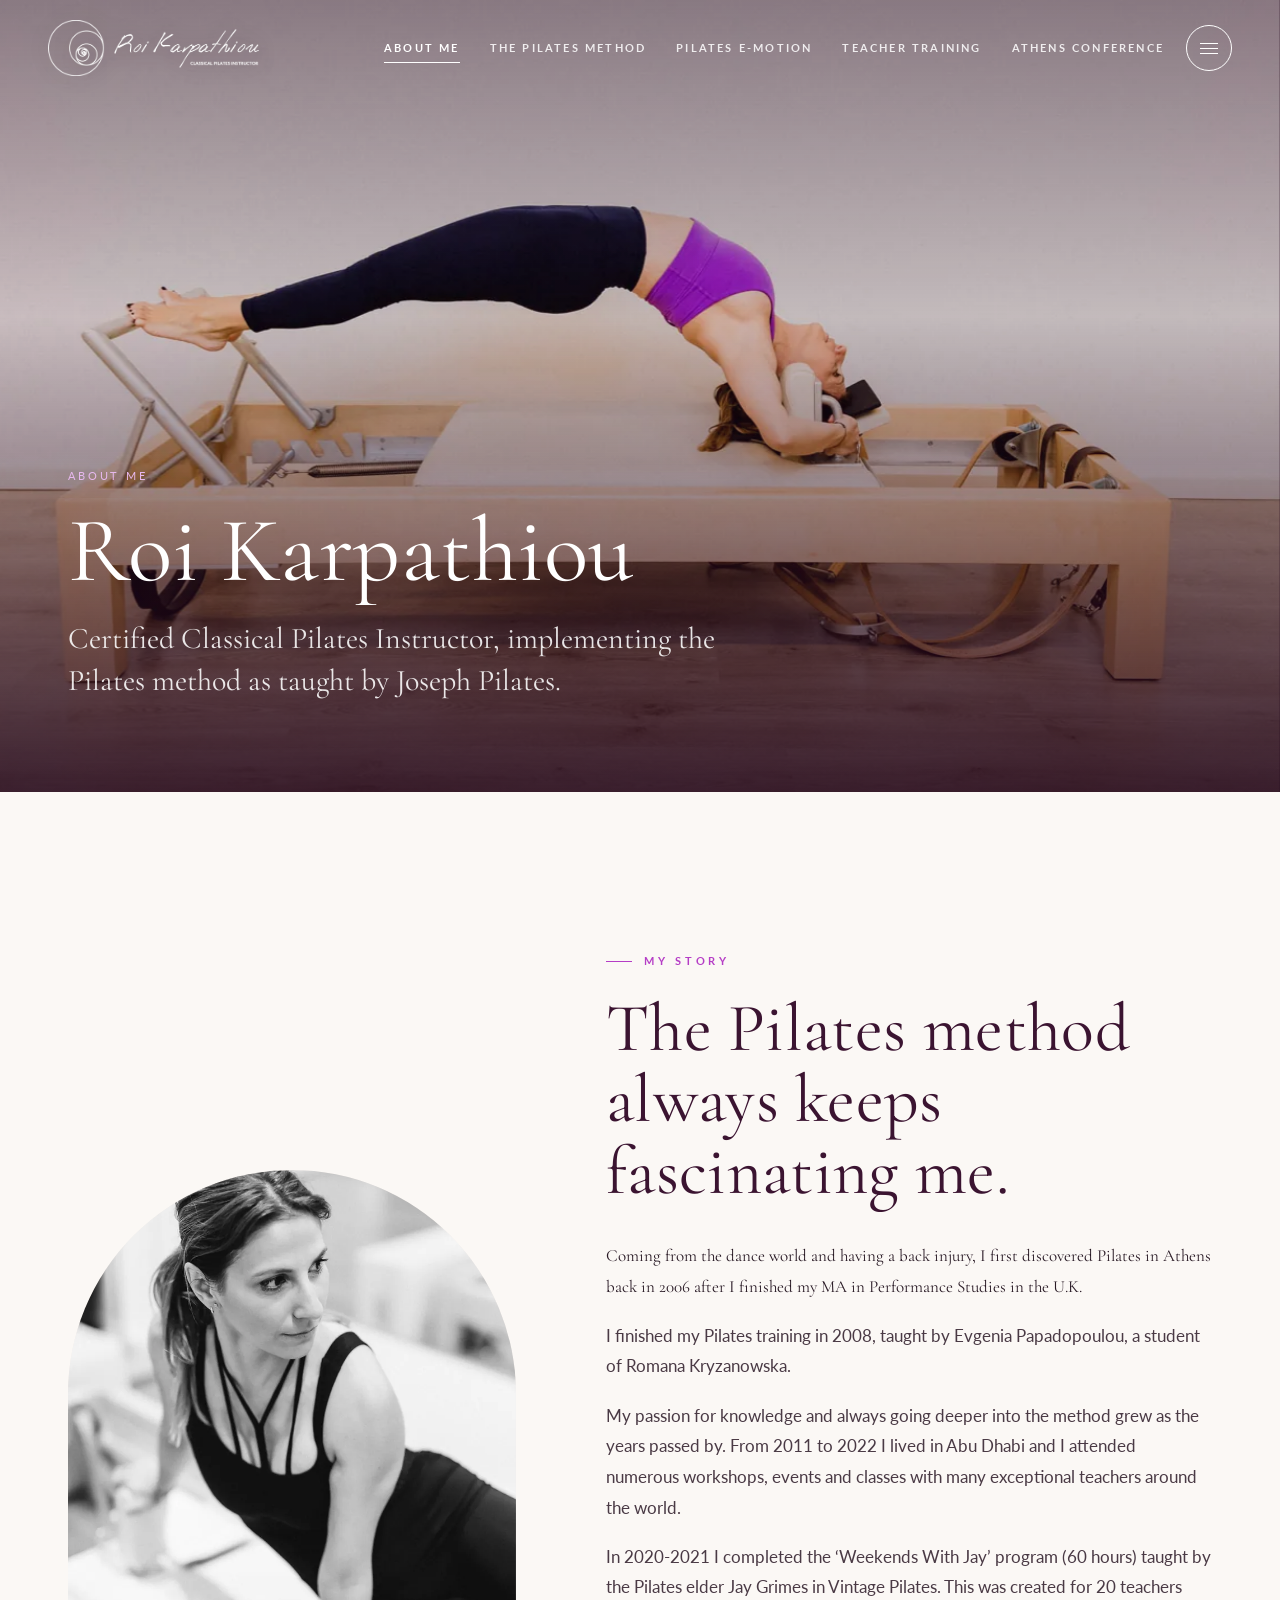
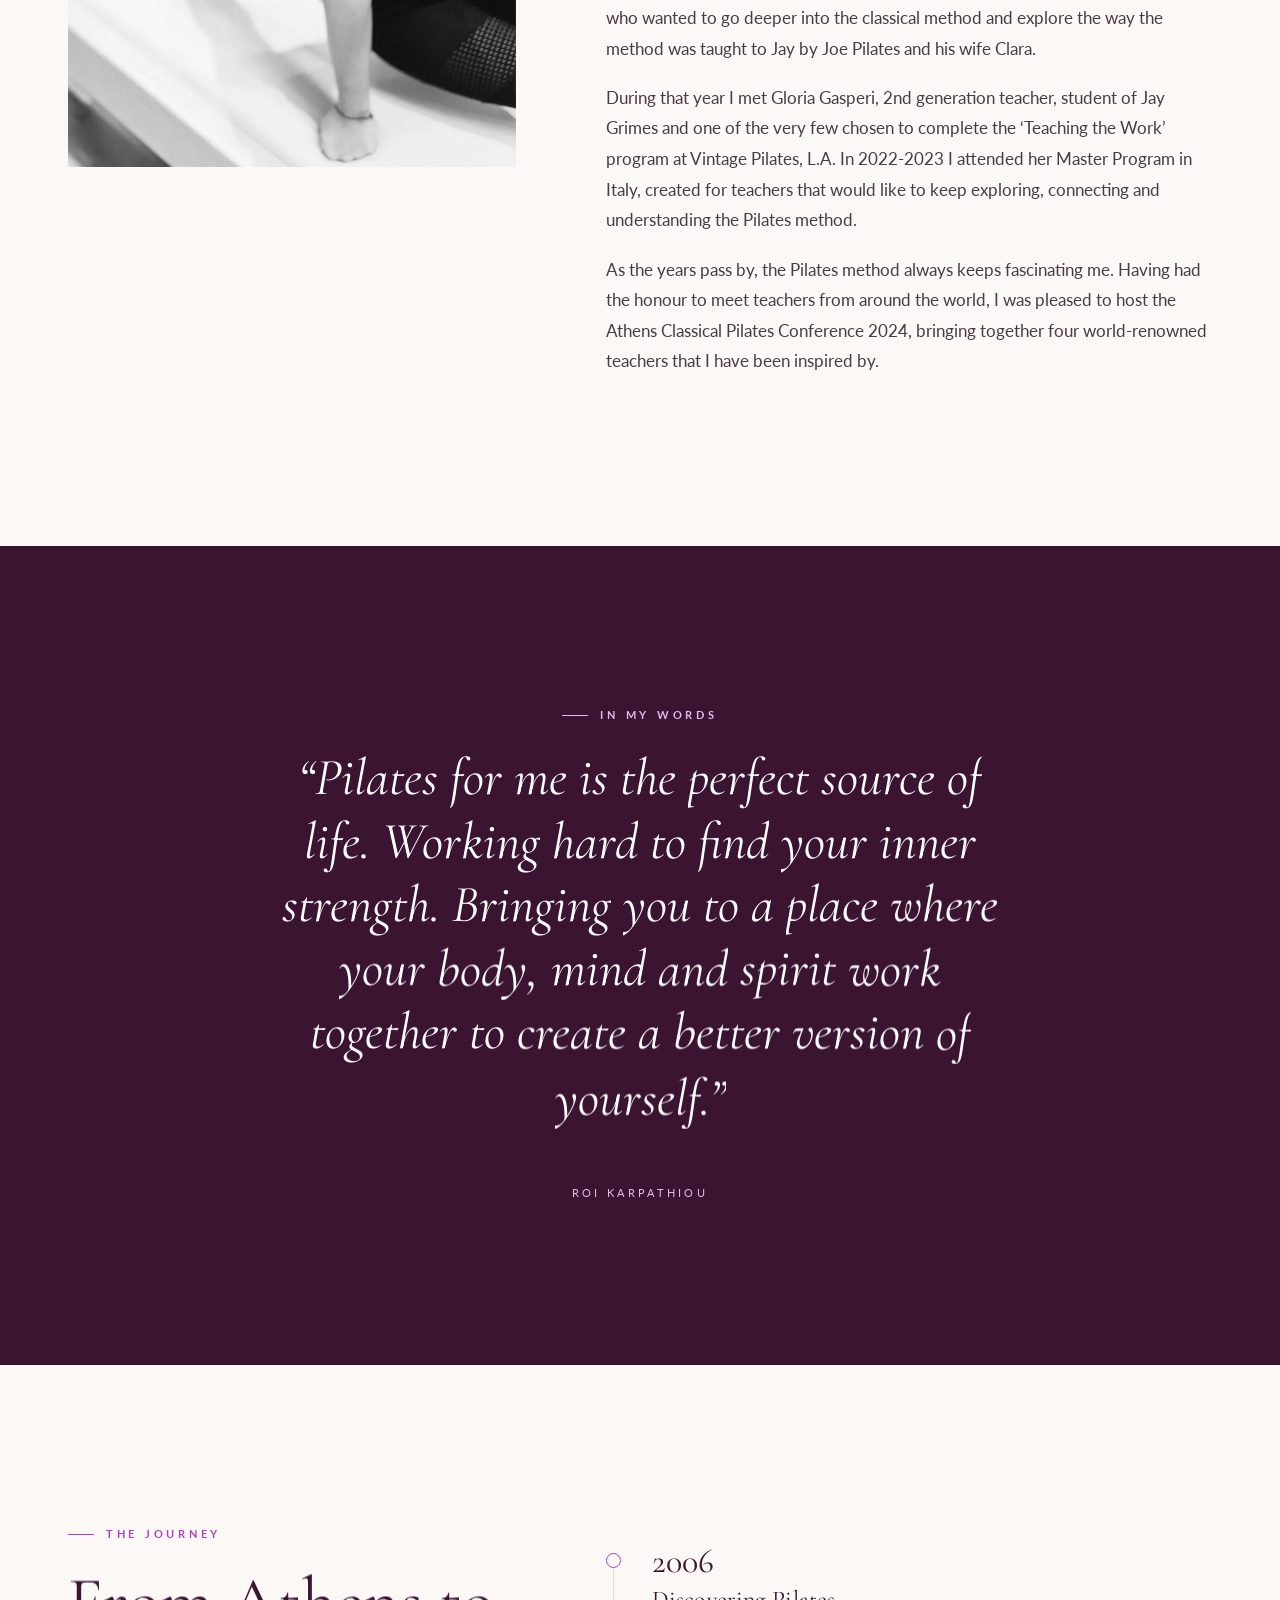
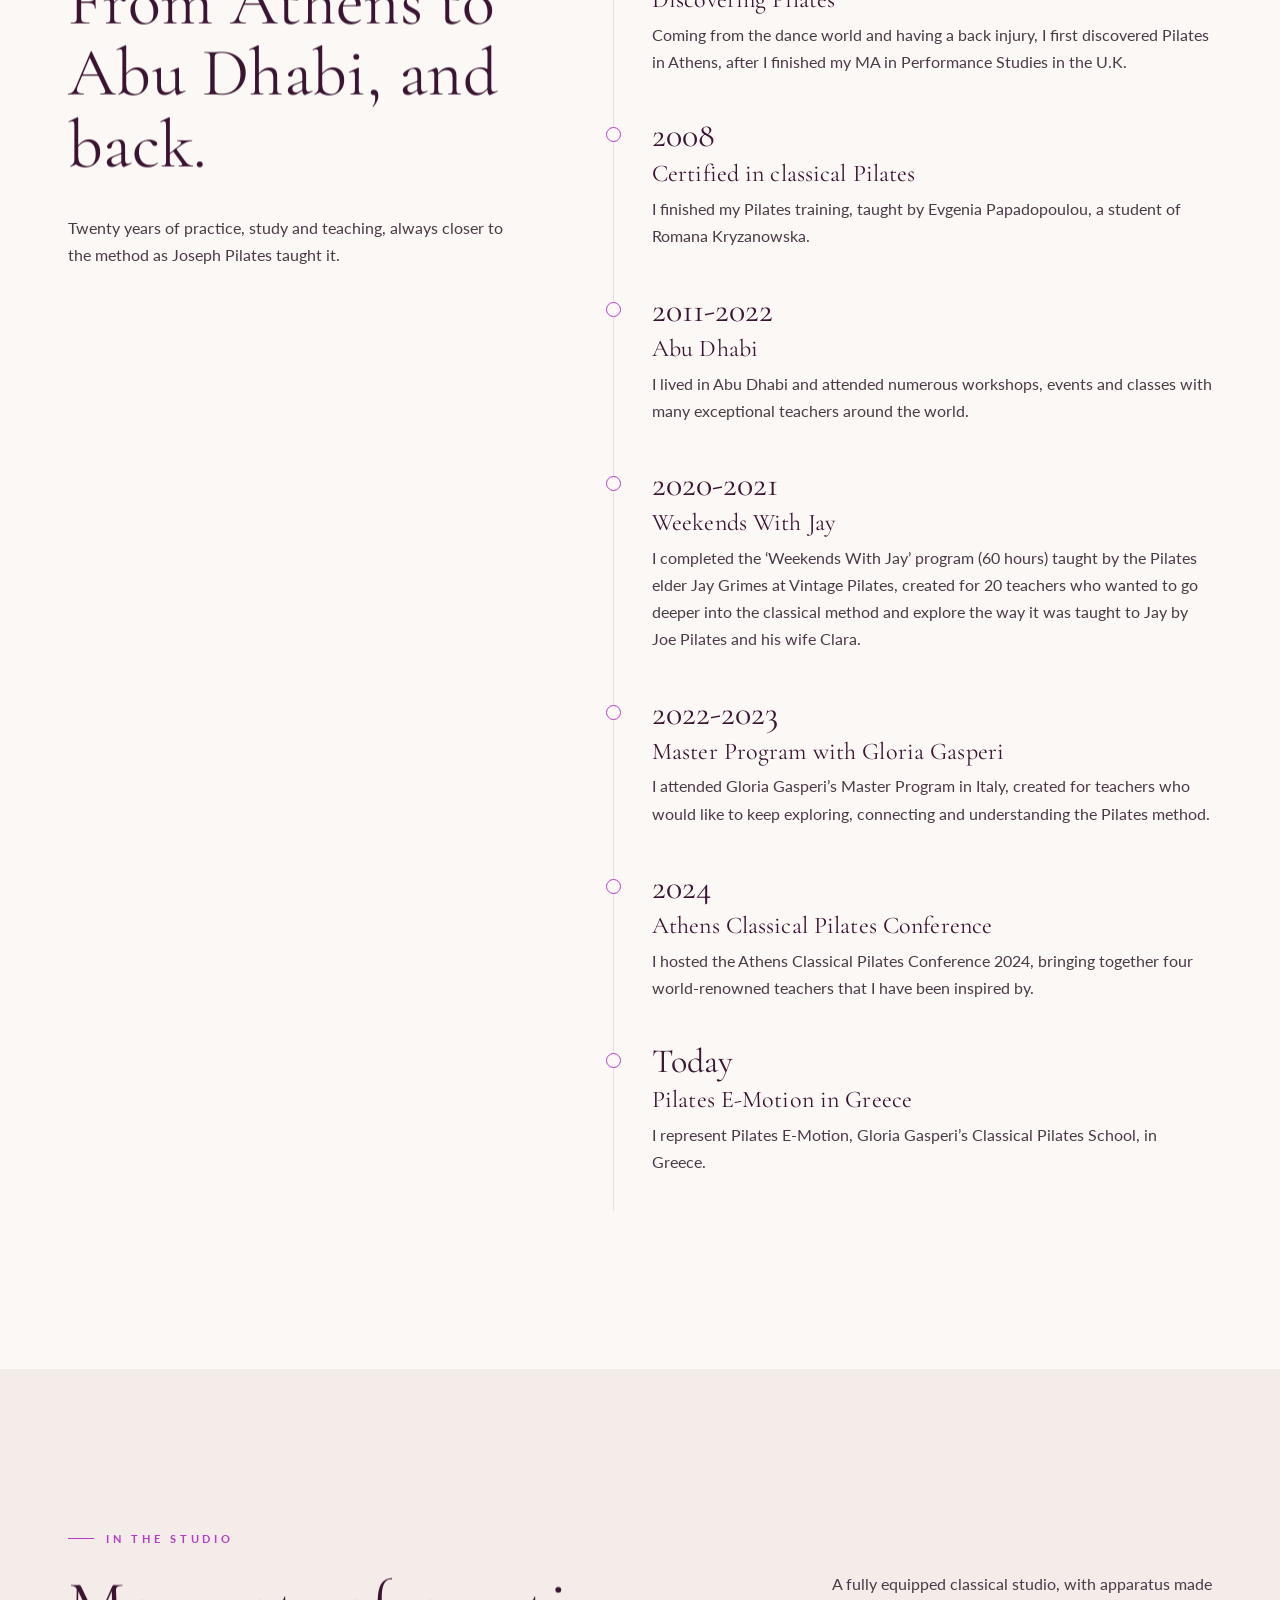
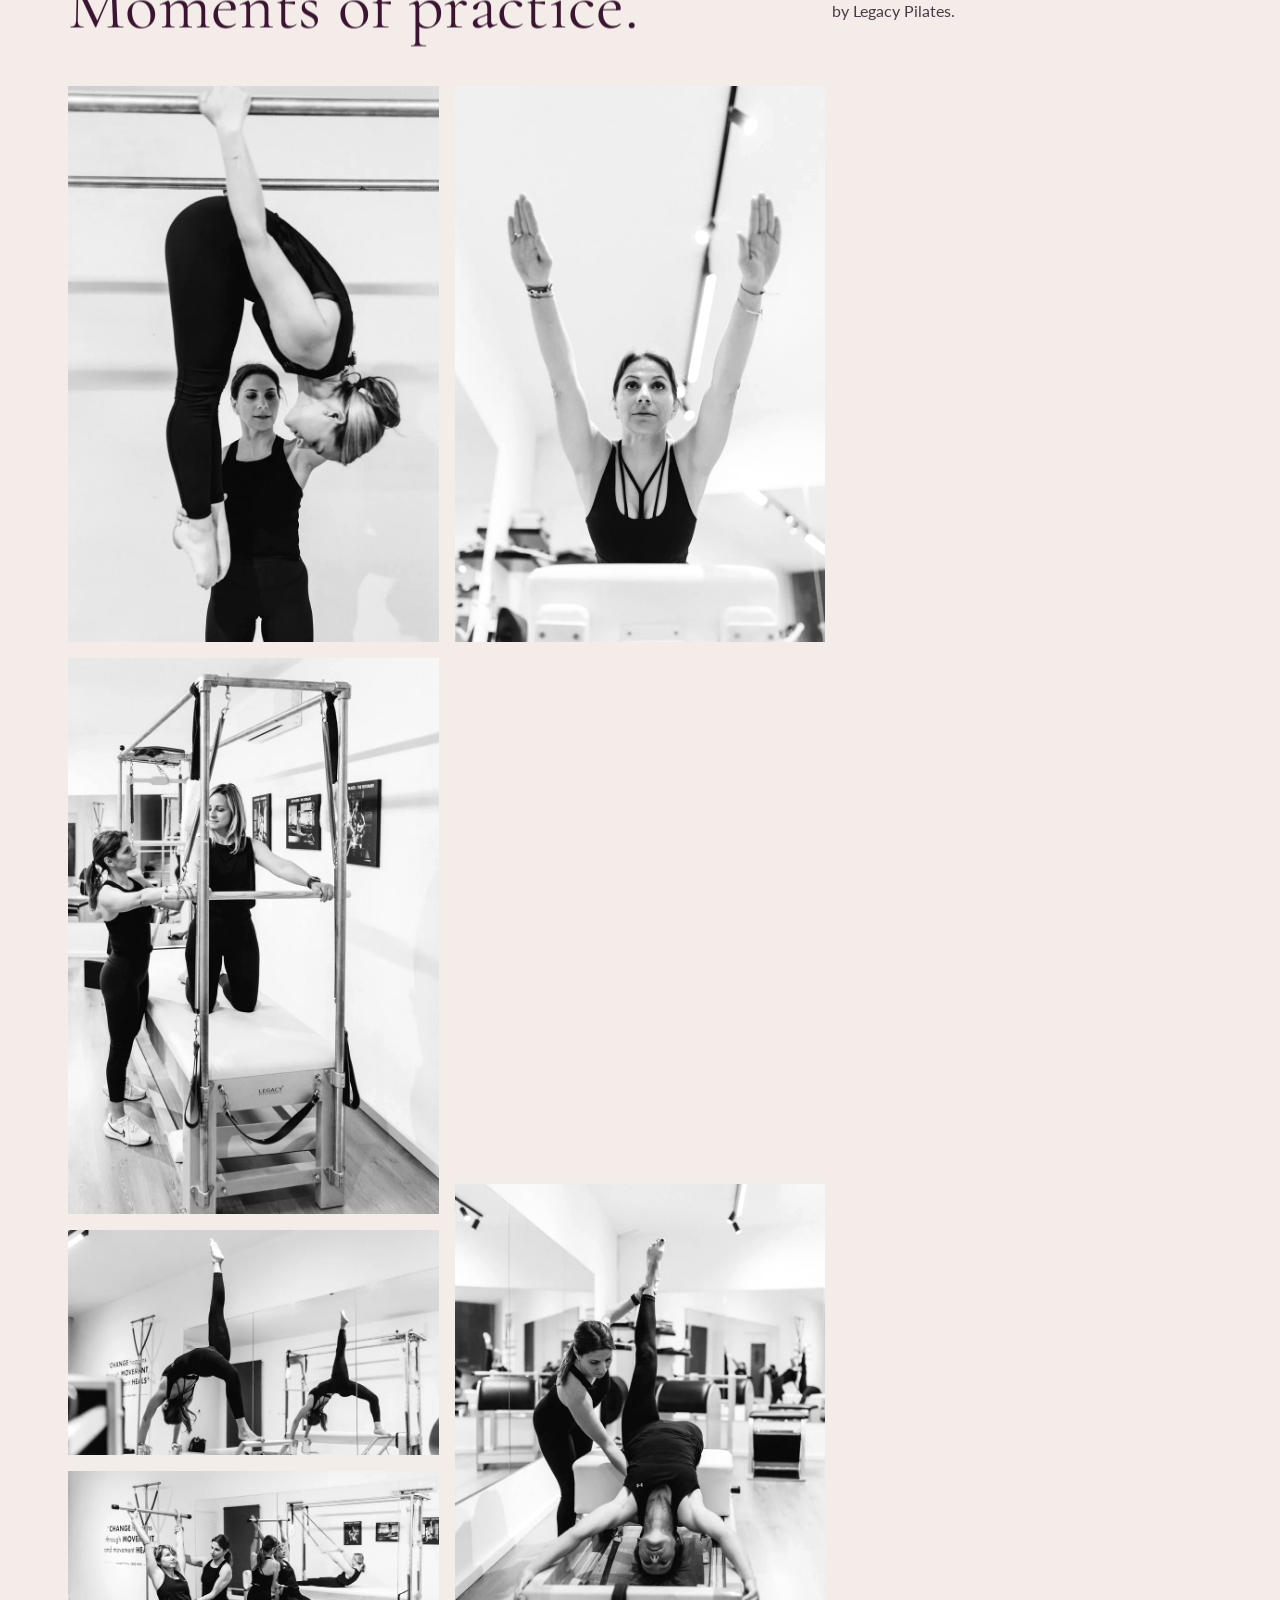
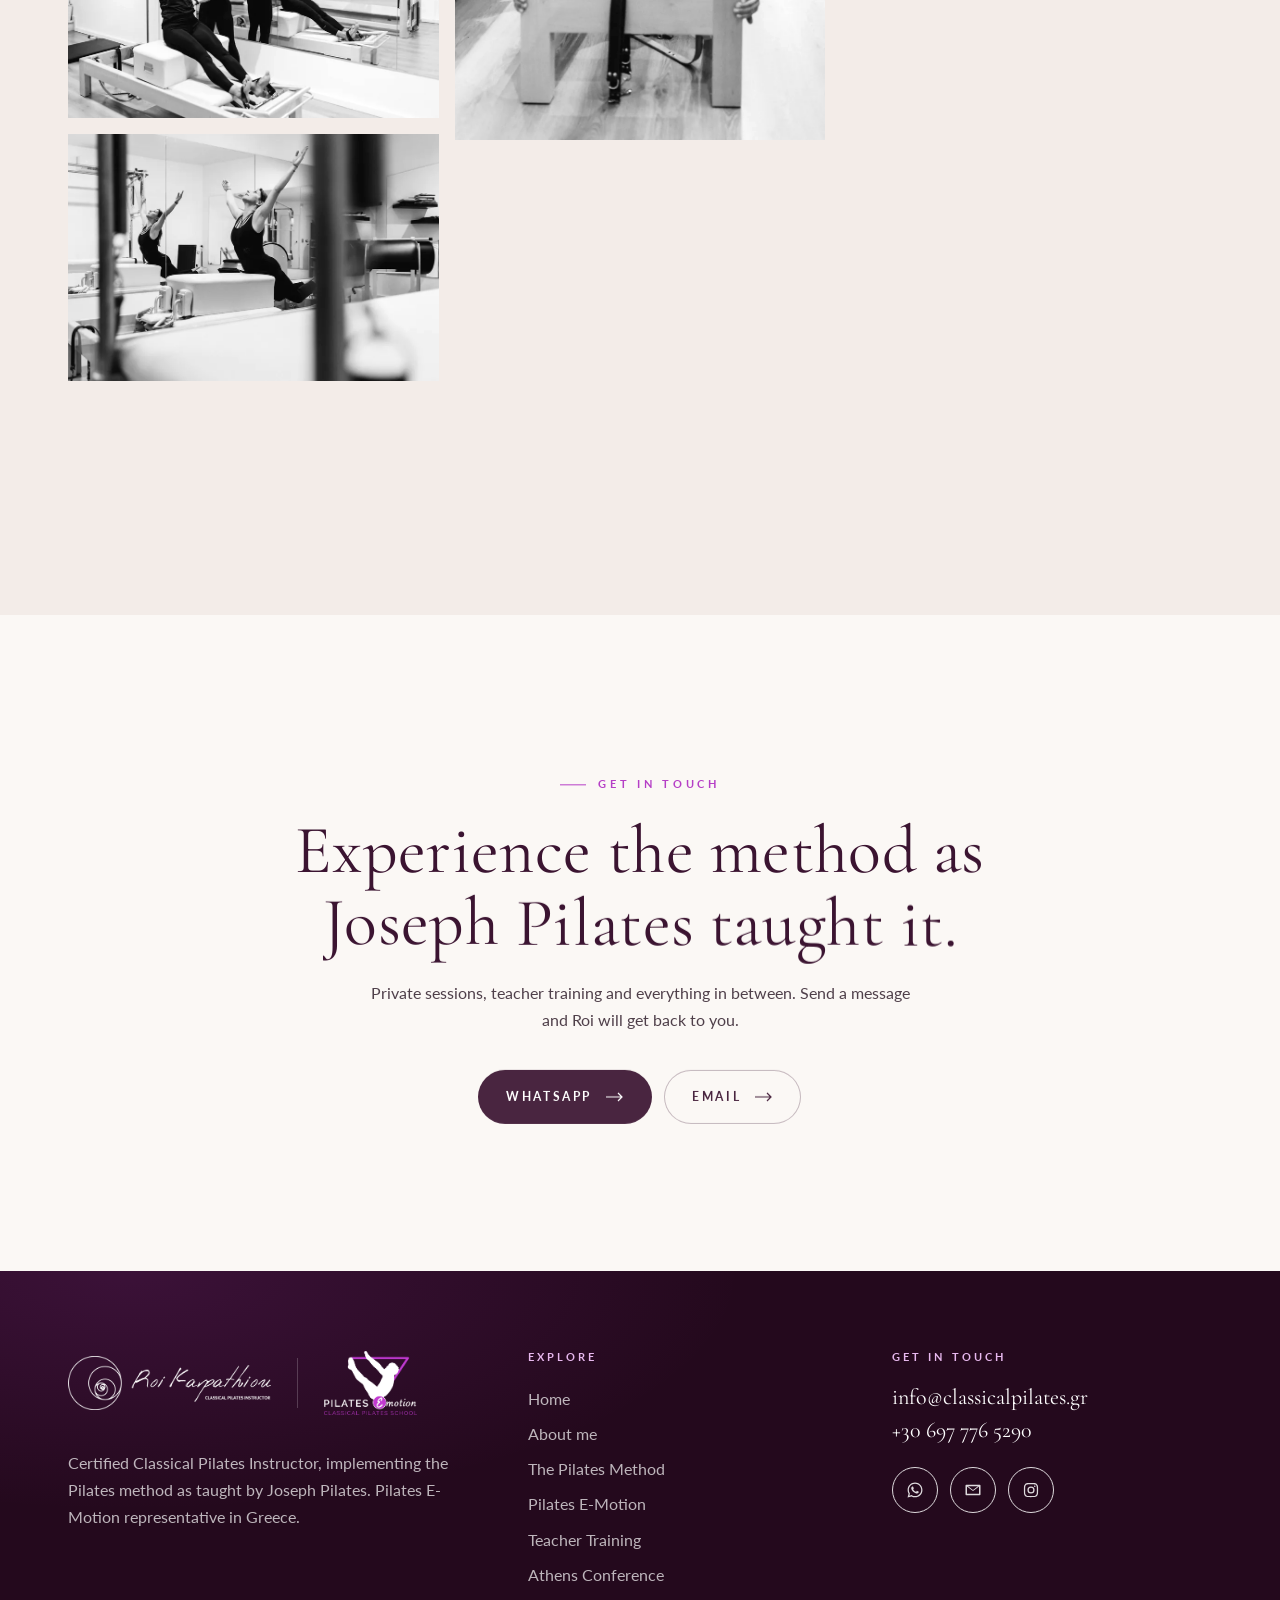
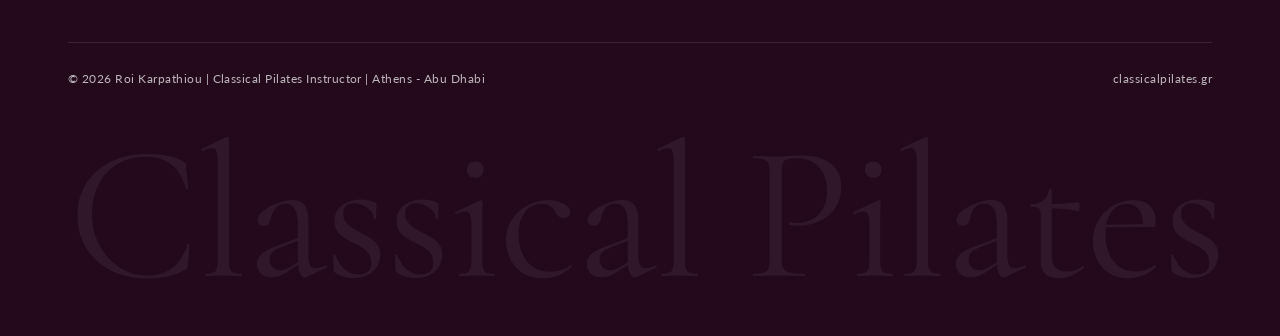
==== commit 830b5904: "v2" ====
--- a/about-me.html
+++ b/about-me.html
@@ -29,7 +29,7 @@
 <link href="https://fonts.googleapis.com/css2?family=Cormorant+Garamond:ital,wght@0,400;0,500;1,400;1,500&family=Lato:wght@400;700&display=swap" rel="stylesheet">
 <link rel="preload" as="image" href="assets/img/roi-about-800.webp" imagesrcset="assets/img/roi-about-800.webp 800w, assets/img/roi-about.webp 1600w" imagesizes="100vw">
 <link rel="stylesheet" href="assets/css/site.css">
-<script>document.documentElement.classList.add('js');if(!window.matchMedia('(prefers-reduced-motion: reduce)').matches)document.documentElement.classList.add('motion');</script>
+<script>document.documentElement.classList.add('js');if(window.matchMedia('(hover: none), (pointer: coarse)').matches)document.documentElement.classList.add('touch');if(!window.matchMedia('(prefers-reduced-motion: reduce)').matches)document.documentElement.classList.add('motion');</script>
 <!-- Google Tag Manager -->
 <script>(function(w,d,s,l,i){w[l]=w[l]||[];w[l].push({'gtm.start':new Date().getTime(),event:'gtm.js'});var f=d.getElementsByTagName(s)[0],j=d.createElement(s),dl=l!='dataLayer'?'&l='+l:'';j.async=true;j.src='https://www.googletagmanager.com/gtm.js?id='+i+dl;f.parentNode.insertBefore(j,f);})(window,document,'script','dataLayer','GTM-KKJ4MVG');</script>
 <!-- End Google Tag Manager -->
@@ -92,7 +92,7 @@
 
 <section class="section">
   <div class="wrap split split--4060" style="align-items:start">
-    <div style="position:sticky;top:120px">
+    <div class="sticky-d">
       <span class="eyebrow" data-reveal>The journey</span>
       <h2 class="h2" data-split>From Athens to Abu Dhabi, and back.</h2>
       <p class="mt-m" data-reveal>Twenty years of practice, study and teaching, always closer to the method as Joseph Pilates taught it.</p>
--- a/assets/css/site.css
+++ b/assets/css/site.css
@@ -603,3 +603,45 @@
 .dark .pcard .muted { color: rgba(255,255,255,.65); }
 .dark .pcard__avatar { box-shadow: 0 0 0 4px var(--plum), 0 0 0 5px var(--orchid-soft); }
 .dark .collab__amp { color: var(--orchid-soft); }
+
+/* ===== v8: mobile smoothness, glass header, focus rings, fixes ===== */
+html, body { overflow-x: clip; }
+body { overflow-x: visible; }
+@supports not (overflow: clip) { body { overflow-x: hidden; } }
+
+/* Apple-style glass header, always visible */
+.nav { transition: background-color .45s var(--ease), box-shadow .45s var(--ease), color .45s var(--ease); transform: none !important; }
+.nav.is-solid {
+  background: rgba(251,248,245,.62);
+  -webkit-backdrop-filter: saturate(180%) blur(20px);
+  backdrop-filter: saturate(180%) blur(20px);
+  box-shadow: 0 .5px 0 rgba(59,20,49,.12);
+}
+@supports not ((-webkit-backdrop-filter: blur(1px)) or (backdrop-filter: blur(1px))) { .nav.is-solid { background: rgba(251,248,245,.96); } }
+
+/* no visible focus ring for pointer/touch users in overlays; keyboard ring kept elsewhere */
+.lb__btn:focus, .bio__close:focus, .vmodal__close:focus, dialog video:focus, dialog:focus, .bio a:focus:not(:focus-visible) { outline: none; }
+.lb__btn:focus-visible, .bio__close:focus-visible, .vmodal__close:focus-visible { outline: none; box-shadow: 0 0 0 2px rgba(255,255,255,.55); }
+.vmodal__close { z-index: 3; }
+.vmodal__inner video { outline: none; border: 0; }
+
+/* sticky only on desktop */
+.sticky-d { position: static; }
+@media (min-width: 900px) { .sticky-d { position: sticky; top: 120px; } }
+.only-m { display: block; }
+.only-d { display: none; }
+@media (min-width: 900px) { .only-m { display: none; } .only-d { display: block; } }
+
+/* touch: lighter image reveal (no clip-path animation) */
+html.js.motion.touch [data-img] { clip-path: none; opacity: 0; }
+html.js.motion.touch [data-img] img { transform: scale(1.08); }
+
+/* module path line */
+.path__line { position: absolute; left: 6px; right: 14%; top: 6px; height: 1px; background: var(--orchid); transform-origin: left center; pointer-events: none; }
+.dark .path__line { background: var(--orchid-soft); }
+.path__step { position: relative; z-index: 1; }
+.path__step i { will-change: transform; }
+
+/* GPU hints for animated content */
+[data-reveal], [data-stagger] > *, .masonry__col > * { will-change: auto; }
+.hero__media img, .phero__media img, .phero__media video { will-change: transform; backface-visibility: hidden; }
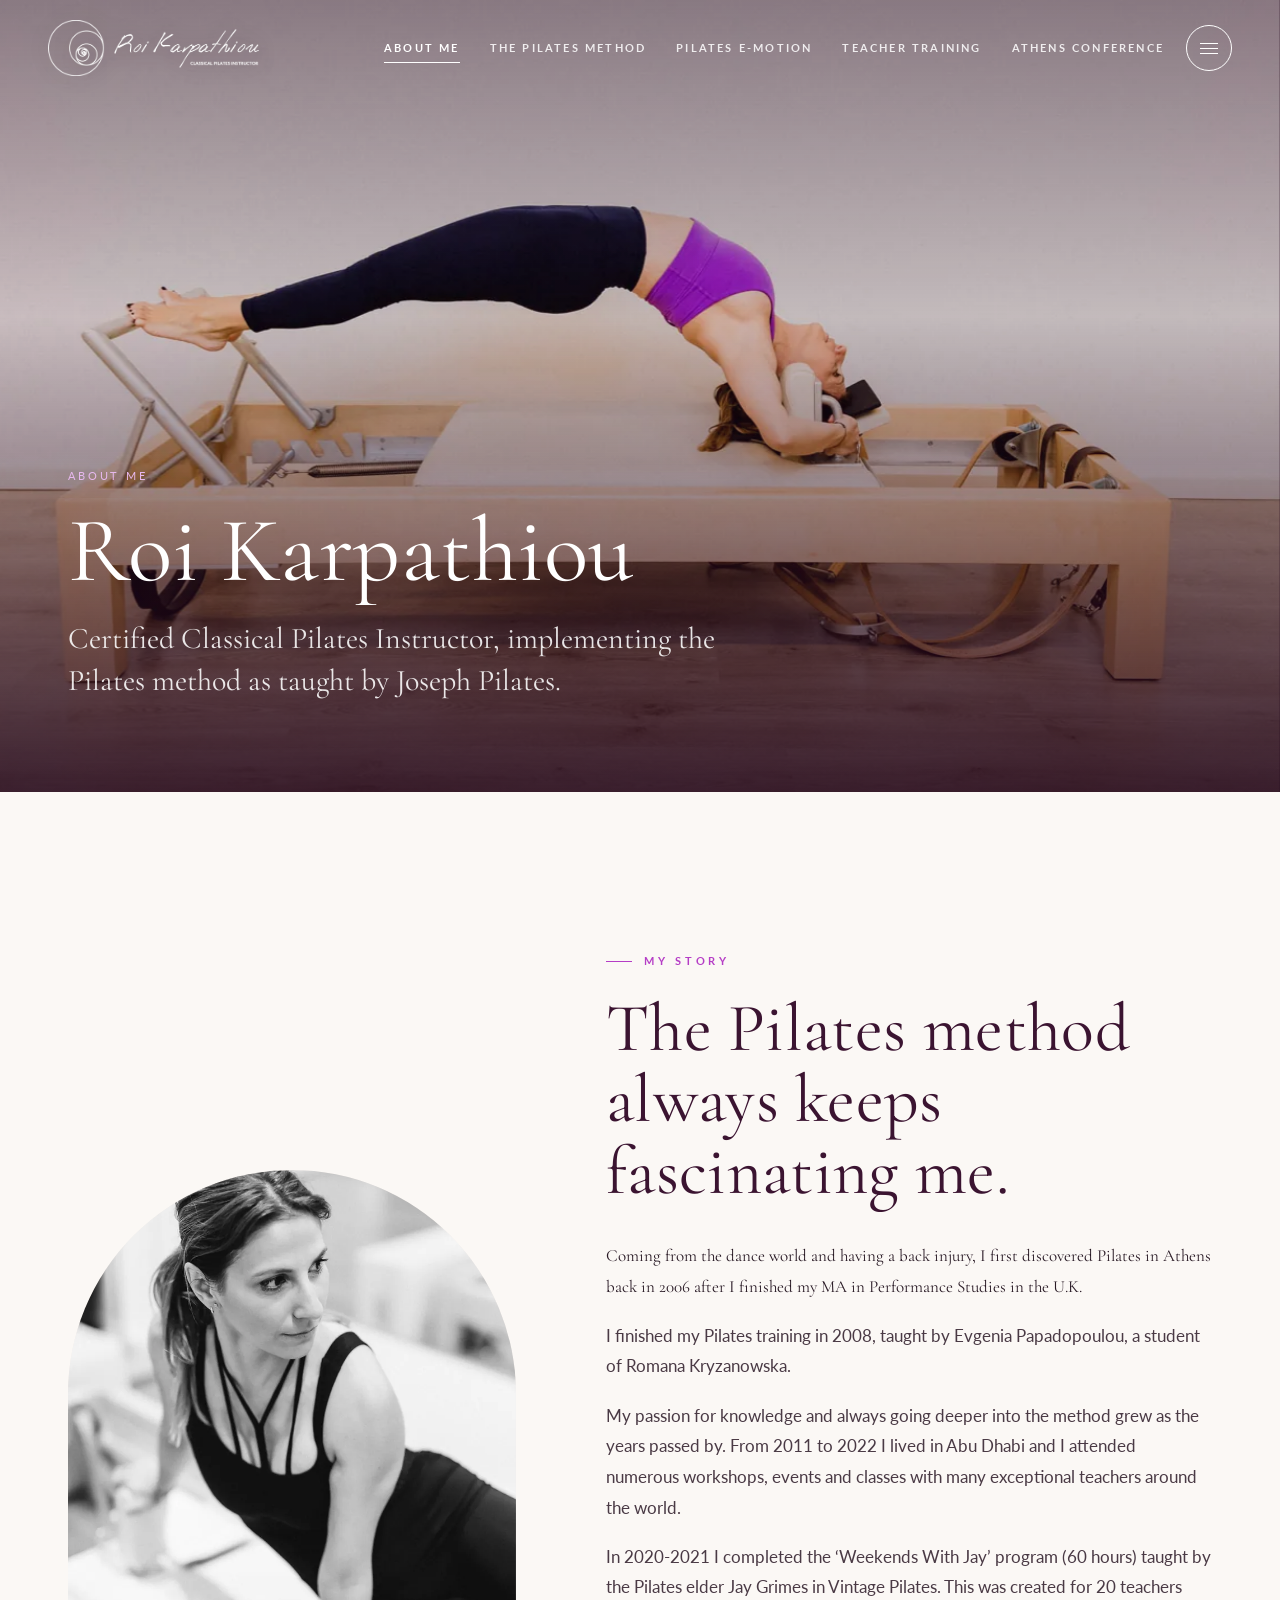
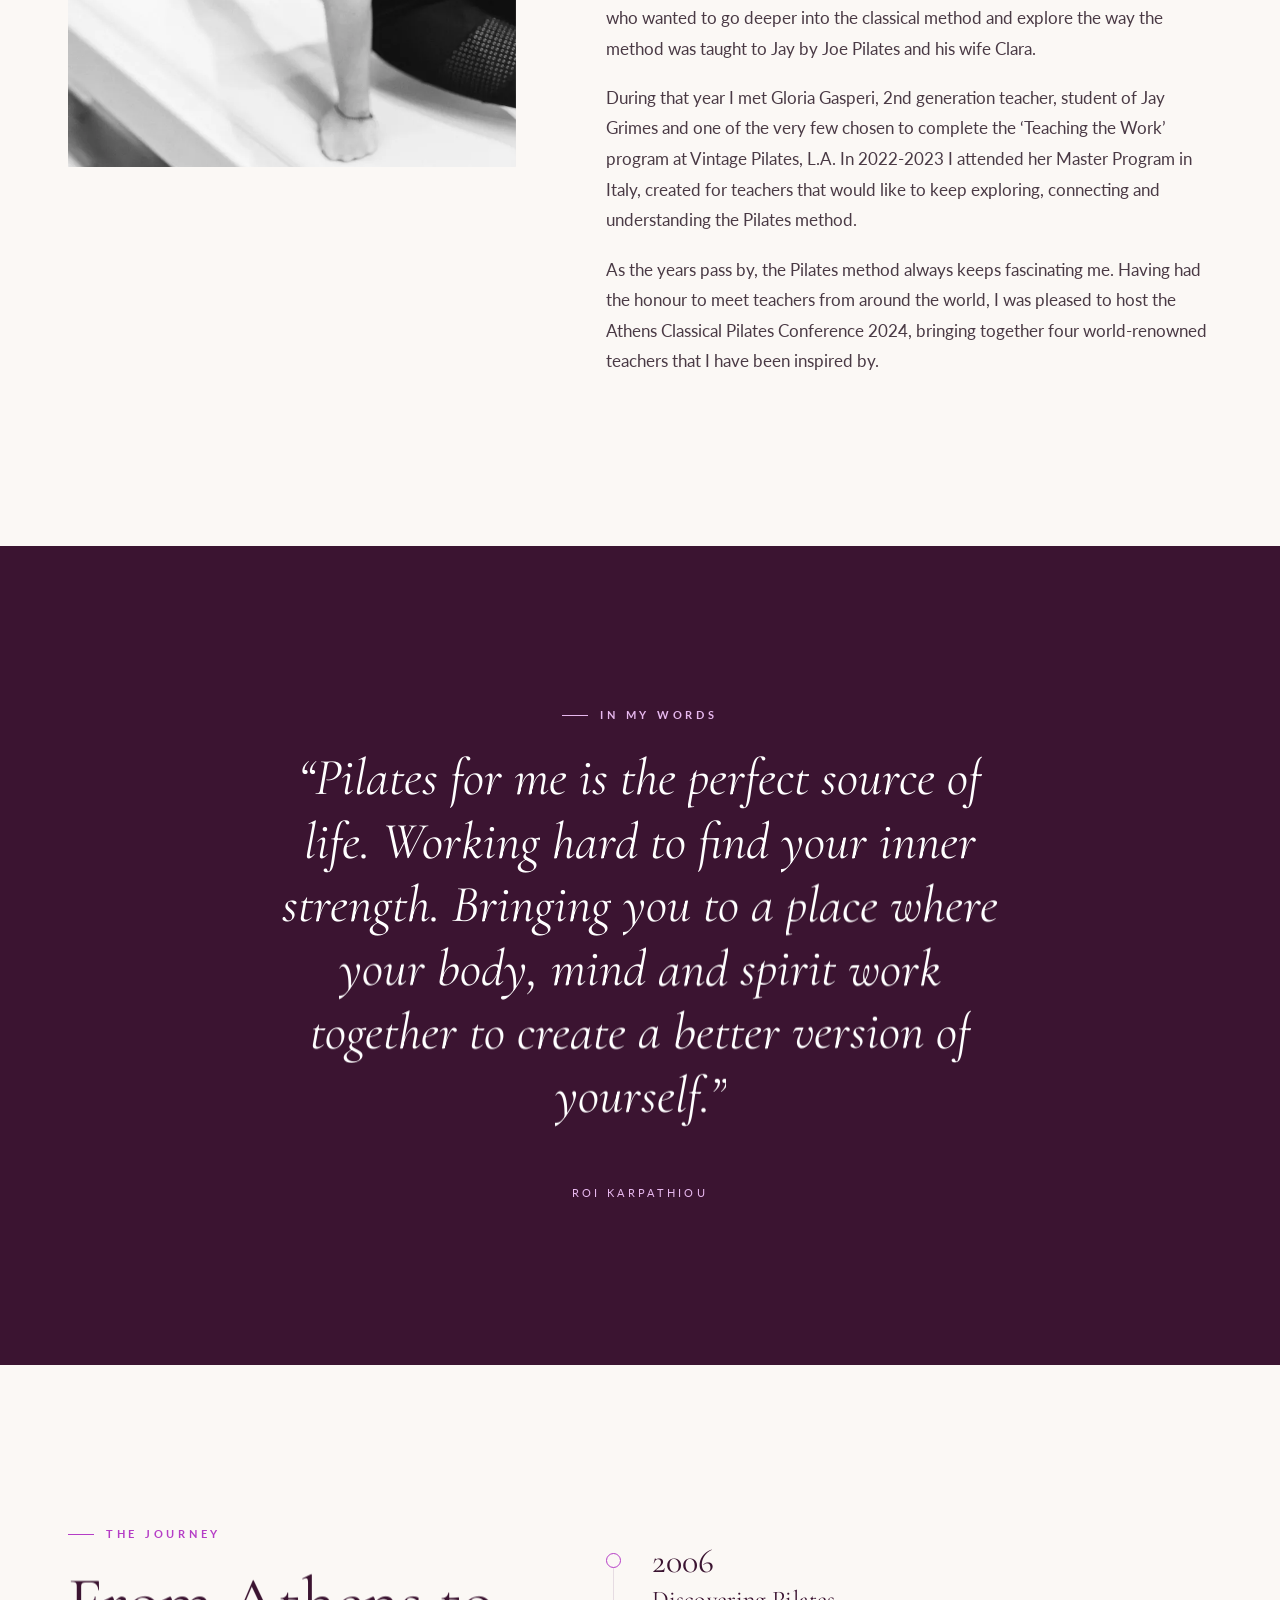
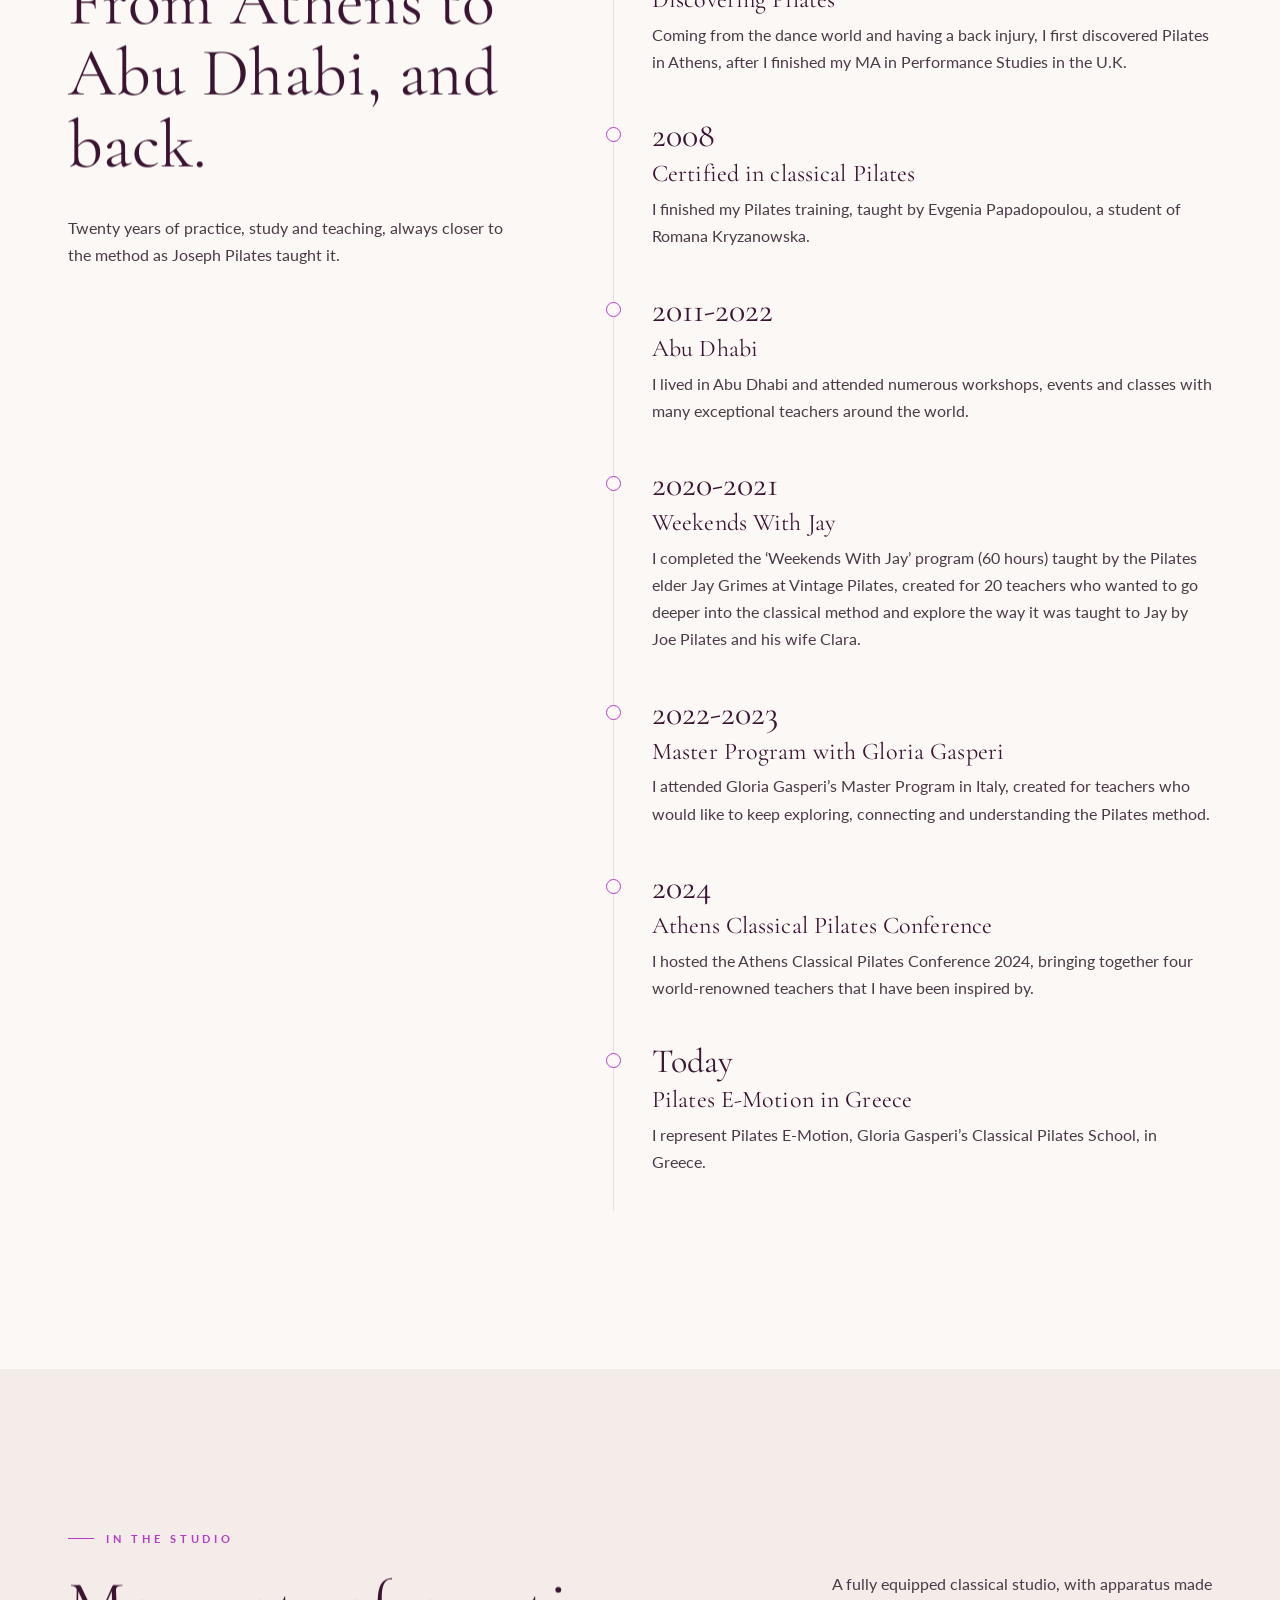
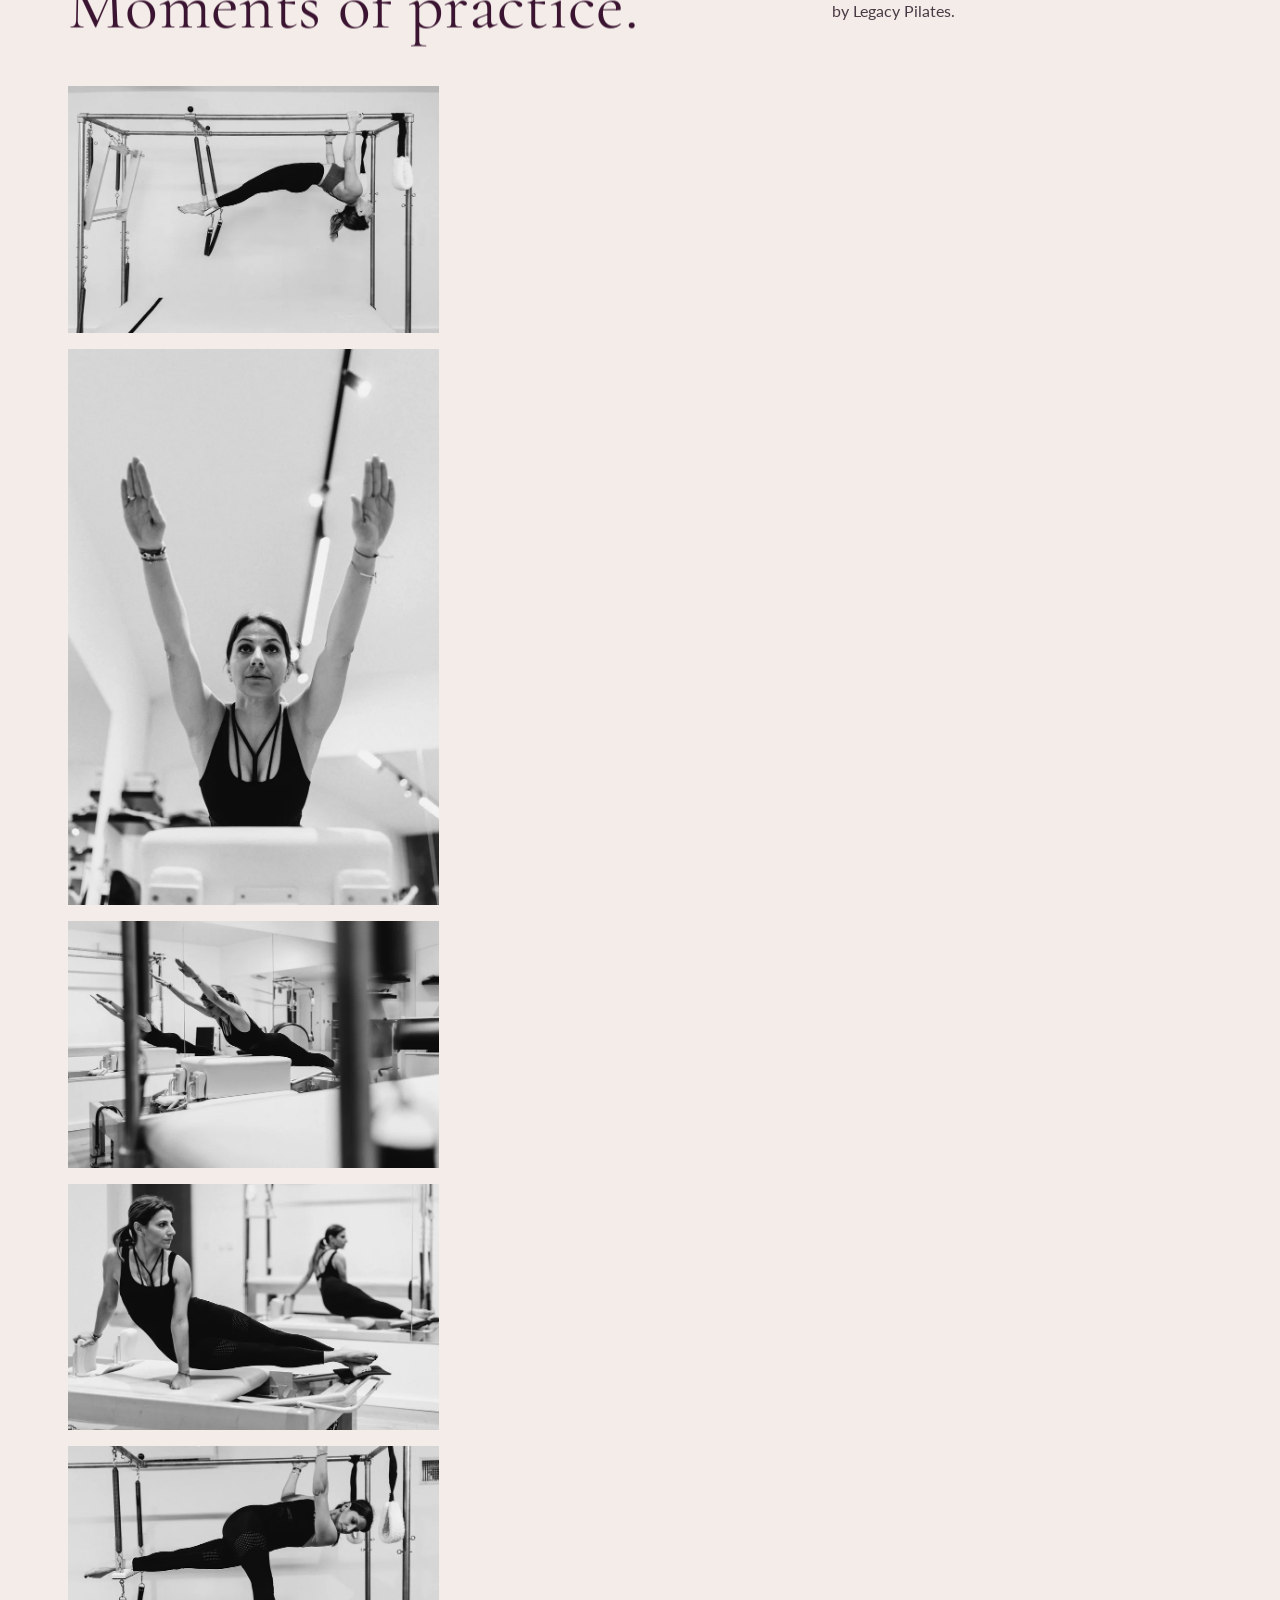
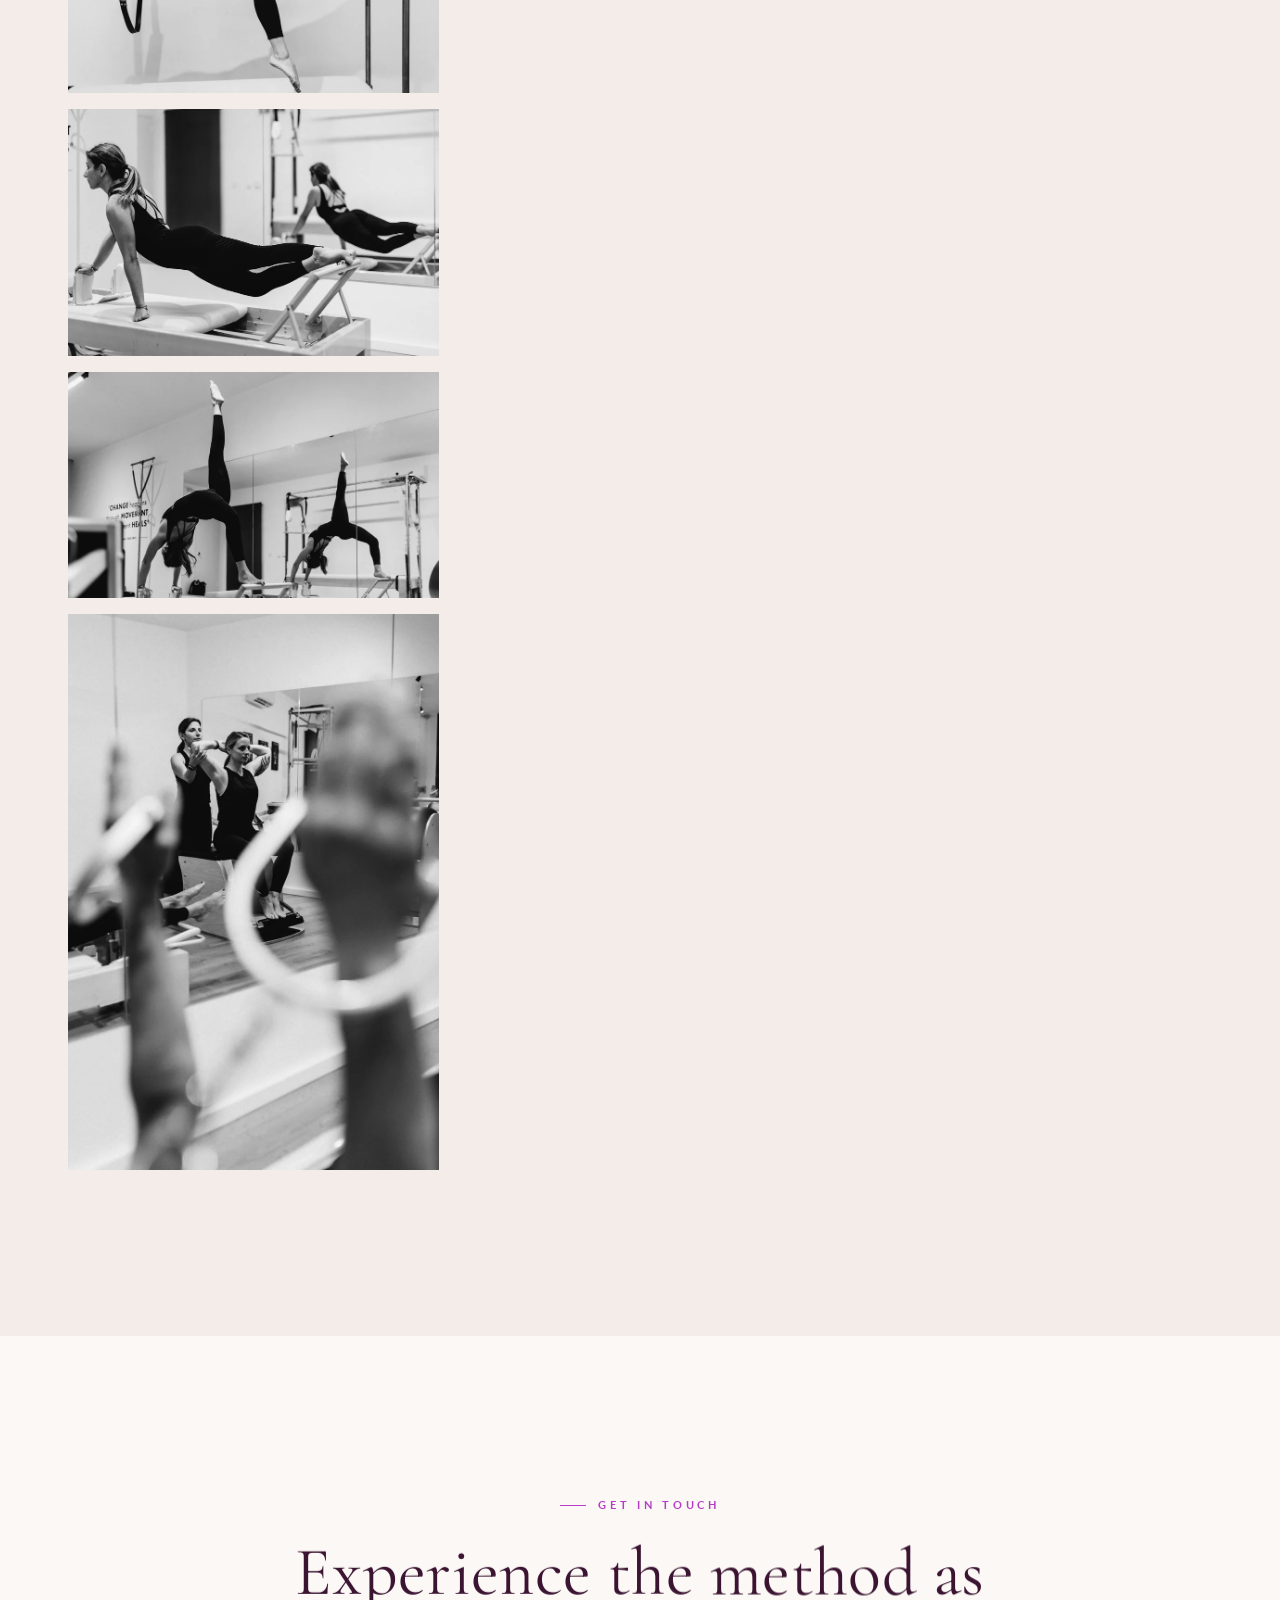
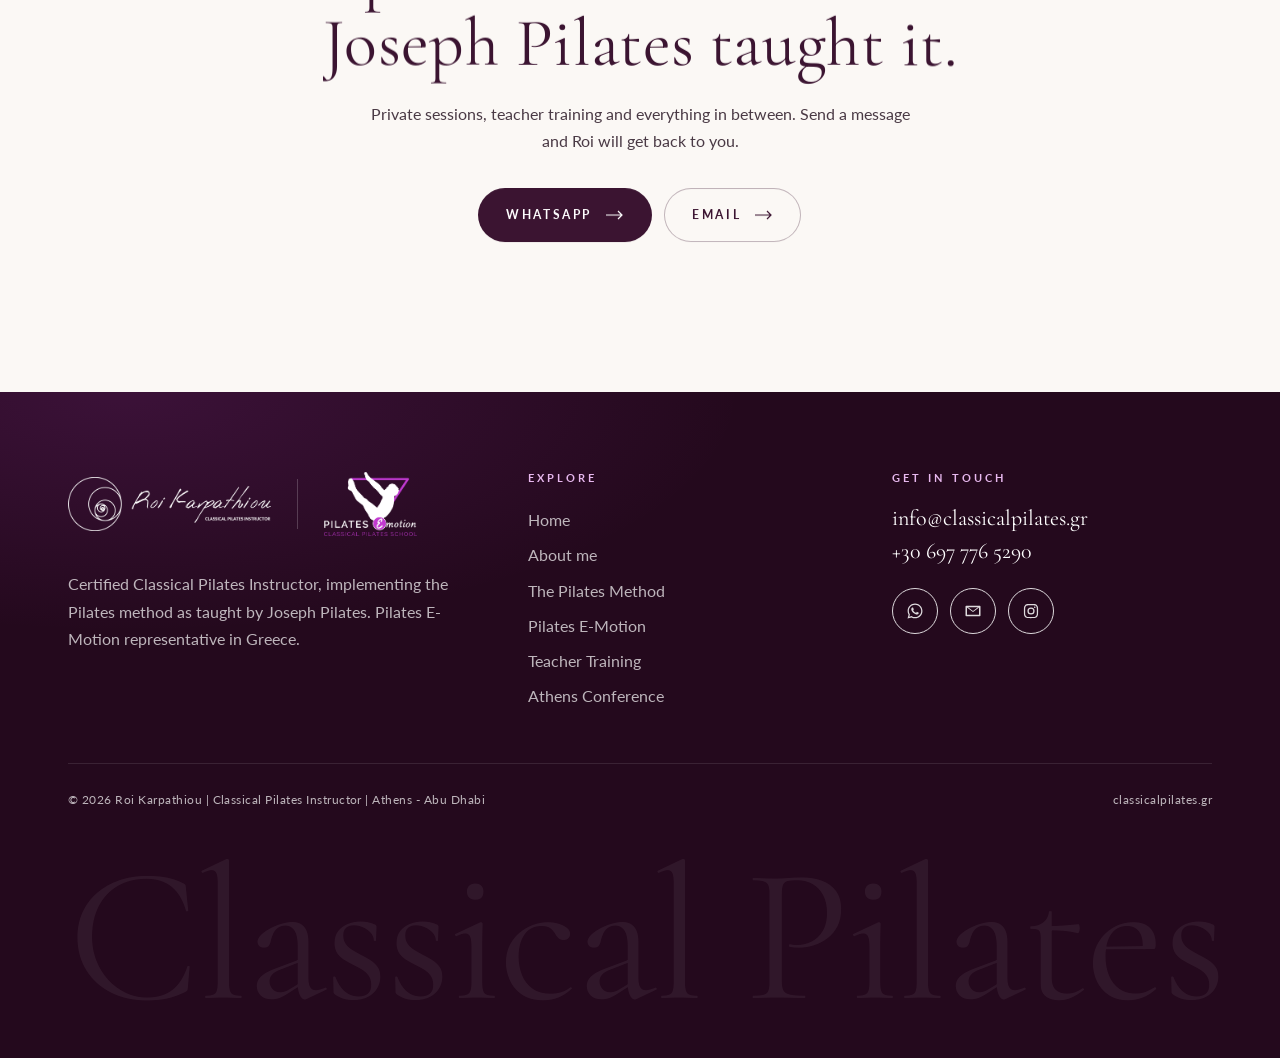
==== commit 0bb97f9d: "v5" ====
--- a/about-me.html
+++ b/about-me.html
@@ -107,7 +107,7 @@
       <div><span class="eyebrow" data-reveal>In the studio</span><h2 class="h2" data-split>Moments of practice.</h2></div>
       <p style="max-width:380px" data-reveal>A fully equipped classical studio, with apparatus made by Legacy Pilates.</p>
     </div>
-    <div class="masonry masonry--bw" data-stagger><a href="assets/img/studio-726.webp" data-lightbox="about"><img src="assets/img/studio-726.webp" srcset="assets/img/studio-726-800.webp 800w, assets/img/studio-726.webp 1600w" sizes="(min-width: 900px) 33vw, 50vw" width="1000" height="1500" alt="Roi Karpathiou in the studio" loading="lazy" decoding="async"></a><a href="assets/img/studio-784.webp" data-lightbox="about"><img src="assets/img/studio-784.webp" srcset="assets/img/studio-784-800.webp 800w, assets/img/studio-784.webp 1600w" sizes="(min-width: 900px) 33vw, 50vw" width="1000" height="1500" alt="Roi Karpathiou in the studio" loading="lazy" decoding="async"></a><a href="assets/img/studio-261.webp" data-lightbox="about"><img src="assets/img/studio-261.webp" srcset="assets/img/studio-261-800.webp 800w, assets/img/studio-261.webp 1600w" sizes="(min-width: 900px) 33vw, 50vw" width="1500" height="1000" alt="Roi Karpathiou in the studio" loading="lazy" decoding="async"></a><a href="assets/img/studio-930.webp" data-lightbox="about"><img src="assets/img/studio-930.webp" srcset="assets/img/studio-930-800.webp 800w, assets/img/studio-930.webp 1600w" sizes="(min-width: 900px) 33vw, 50vw" width="1000" height="1500" alt="Roi Karpathiou in the studio" loading="lazy" decoding="async"></a><a href="assets/img/studio-64.webp" data-lightbox="about"><img src="assets/img/studio-64.webp" srcset="assets/img/studio-64-800.webp 800w, assets/img/studio-64.webp 1600w" sizes="(min-width: 900px) 33vw, 50vw" width="1000" height="1500" alt="Roi Karpathiou in the studio" loading="lazy" decoding="async"></a><a href="assets/img/studio-915.webp" data-lightbox="about"><img src="assets/img/studio-915.webp" srcset="assets/img/studio-915-800.webp 800w, assets/img/studio-915.webp 1600w" sizes="(min-width: 900px) 33vw, 50vw" width="1500" height="1000" alt="Roi Karpathiou in the studio" loading="lazy" decoding="async"></a><a href="assets/img/studio-131.webp" data-lightbox="about"><img src="assets/img/studio-131.webp" srcset="assets/img/studio-131-800.webp 800w, assets/img/studio-131.webp 1600w" sizes="(min-width: 900px) 33vw, 50vw" width="1500" height="1000" alt="Roi Karpathiou in the studio" loading="lazy" decoding="async"></a><a href="assets/img/studio-497.webp" data-lightbox="about"><img src="assets/img/studio-497.webp" srcset="assets/img/studio-497-800.webp 800w, assets/img/studio-497.webp 1600w" sizes="(min-width: 900px) 33vw, 50vw" width="1000" height="1500" alt="Roi Karpathiou in the studio" loading="lazy" decoding="async"></a><a href="assets/img/studio-335.webp" data-lightbox="about"><img src="assets/img/studio-335.webp" srcset="assets/img/studio-335-800.webp 800w, assets/img/studio-335.webp 1600w" sizes="(min-width: 900px) 33vw, 50vw" width="1000" height="1500" alt="Roi Karpathiou in the studio" loading="lazy" decoding="async"></a><a href="assets/img/studio-956.webp" data-lightbox="about"><img src="assets/img/studio-956.webp" srcset="assets/img/studio-956-800.webp 800w, assets/img/studio-956.webp 1600w" sizes="(min-width: 900px) 33vw, 50vw" width="1500" height="914" alt="Roi Karpathiou in the studio" loading="lazy" decoding="async"></a><a href="assets/img/studio-358.webp" data-lightbox="about"><img src="assets/img/studio-358.webp" srcset="assets/img/studio-358-800.webp 800w, assets/img/studio-358.webp 1600w" sizes="(min-width: 900px) 33vw, 50vw" width="1500" height="1000" alt="Roi Karpathiou in the studio" loading="lazy" decoding="async"></a><a href="assets/img/studio-461.webp" data-lightbox="about"><img src="assets/img/studio-461.webp" srcset="assets/img/studio-461-800.webp 800w, assets/img/studio-461.webp 1600w" sizes="(min-width: 900px) 33vw, 50vw" width="1000" height="1500" alt="Roi Karpathiou in the studio" loading="lazy" decoding="async"></a><a href="assets/img/studio-748.webp" data-lightbox="about"><img src="assets/img/studio-748.webp" srcset="assets/img/studio-748-800.webp 800w, assets/img/studio-748.webp 1600w" sizes="(min-width: 900px) 33vw, 50vw" width="1500" height="1000" alt="Roi Karpathiou in the studio" loading="lazy" decoding="async"></a></div>
+    <div class="masonry" data-stagger><a href="assets/img/about-bw-cadillac-hang.webp" data-lightbox="about"><img src="assets/img/about-bw-cadillac-hang.webp" srcset="assets/img/about-bw-cadillac-hang-800.webp 800w, assets/img/about-bw-cadillac-hang.webp 1600w" sizes="(min-width: 900px) 33vw, 50vw" width="1600" height="1067" alt="Roi Karpathiou in the studio" loading="lazy" decoding="async"></a><a href="assets/img/about-bw-726.webp" data-lightbox="about"><img src="assets/img/about-bw-726.webp" srcset="assets/img/about-bw-726-800.webp 800w, assets/img/about-bw-726.webp 1600w" sizes="(min-width: 900px) 33vw, 50vw" width="1000" height="1500" alt="Roi Karpathiou in the studio" loading="lazy" decoding="async"></a><a href="assets/img/about-bw-hands.webp" data-lightbox="about"><img src="assets/img/about-bw-hands.webp" srcset="assets/img/about-bw-hands-800.webp 800w, assets/img/about-bw-hands.webp 1600w" sizes="(min-width: 900px) 33vw, 50vw" width="1600" height="2400" alt="Roi Karpathiou in the studio" loading="lazy" decoding="async"></a><a href="assets/img/about-bw-784.webp" data-lightbox="about"><img src="assets/img/about-bw-784.webp" srcset="assets/img/about-bw-784-800.webp 800w, assets/img/about-bw-784.webp 1600w" sizes="(min-width: 900px) 33vw, 50vw" width="1000" height="1500" alt="Roi Karpathiou in the studio" loading="lazy" decoding="async"></a><a href="assets/img/about-bw-261.webp" data-lightbox="about"><img src="assets/img/about-bw-261.webp" srcset="assets/img/about-bw-261-800.webp 800w, assets/img/about-bw-261.webp 1600w" sizes="(min-width: 900px) 33vw, 50vw" width="1500" height="1000" alt="Roi Karpathiou in the studio" loading="lazy" decoding="async"></a><a href="assets/img/about-bw-reformer-wheel.webp" data-lightbox="about"><img src="assets/img/about-bw-reformer-wheel.webp" srcset="assets/img/about-bw-reformer-wheel-800.webp 800w, assets/img/about-bw-reformer-wheel.webp 1600w" sizes="(min-width: 900px) 33vw, 50vw" width="1600" height="1067" alt="Roi Karpathiou in the studio" loading="lazy" decoding="async"></a><a href="assets/img/about-bw-930.webp" data-lightbox="about"><img src="assets/img/about-bw-930.webp" srcset="assets/img/about-bw-930-800.webp 800w, assets/img/about-bw-930.webp 1600w" sizes="(min-width: 900px) 33vw, 50vw" width="1000" height="1500" alt="Roi Karpathiou in the studio" loading="lazy" decoding="async"></a><a href="assets/img/about-bw-swan.webp" data-lightbox="about"><img src="assets/img/about-bw-swan.webp" srcset="assets/img/about-bw-swan-800.webp 800w, assets/img/about-bw-swan.webp 1600w" sizes="(min-width: 900px) 33vw, 50vw" width="1600" height="1067" alt="Roi Karpathiou in the studio" loading="lazy" decoding="async"></a><a href="assets/img/about-bw-64.webp" data-lightbox="about"><img src="assets/img/about-bw-64.webp" srcset="assets/img/about-bw-64-800.webp 800w, assets/img/about-bw-64.webp 1600w" sizes="(min-width: 900px) 33vw, 50vw" width="1000" height="1500" alt="Roi Karpathiou in the studio" loading="lazy" decoding="async"></a><a href="assets/img/about-bw-915.webp" data-lightbox="about"><img src="assets/img/about-bw-915.webp" srcset="assets/img/about-bw-915-800.webp 800w, assets/img/about-bw-915.webp 1600w" sizes="(min-width: 900px) 33vw, 50vw" width="1500" height="1000" alt="Roi Karpathiou in the studio" loading="lazy" decoding="async"></a><a href="assets/img/about-bw-cadillac-split.webp" data-lightbox="about"><img src="assets/img/about-bw-cadillac-split.webp" srcset="assets/img/about-bw-cadillac-split-800.webp 800w, assets/img/about-bw-cadillac-split.webp 1600w" sizes="(min-width: 900px) 33vw, 50vw" width="1600" height="1067" alt="Roi Karpathiou in the studio" loading="lazy" decoding="async"></a><a href="assets/img/about-bw-131.webp" data-lightbox="about"><img src="assets/img/about-bw-131.webp" srcset="assets/img/about-bw-131-800.webp 800w, assets/img/about-bw-131.webp 1600w" sizes="(min-width: 900px) 33vw, 50vw" width="1500" height="1000" alt="Roi Karpathiou in the studio" loading="lazy" decoding="async"></a><a href="assets/img/about-bw-497.webp" data-lightbox="about"><img src="assets/img/about-bw-497.webp" srcset="assets/img/about-bw-497-800.webp 800w, assets/img/about-bw-497.webp 1600w" sizes="(min-width: 900px) 33vw, 50vw" width="1000" height="1500" alt="Roi Karpathiou in the studio" loading="lazy" decoding="async"></a><a href="assets/img/about-bw-long-stretch.webp" data-lightbox="about"><img src="assets/img/about-bw-long-stretch.webp" srcset="assets/img/about-bw-long-stretch-800.webp 800w, assets/img/about-bw-long-stretch.webp 1600w" sizes="(min-width: 900px) 33vw, 50vw" width="1600" height="1067" alt="Roi Karpathiou in the studio" loading="lazy" decoding="async"></a><a href="assets/img/about-bw-335.webp" data-lightbox="about"><img src="assets/img/about-bw-335.webp" srcset="assets/img/about-bw-335-800.webp 800w, assets/img/about-bw-335.webp 1600w" sizes="(min-width: 900px) 33vw, 50vw" width="1000" height="1500" alt="Roi Karpathiou in the studio" loading="lazy" decoding="async"></a><a href="assets/img/about-bw-956.webp" data-lightbox="about"><img src="assets/img/about-bw-956.webp" srcset="assets/img/about-bw-956-800.webp 800w, assets/img/about-bw-956.webp 1600w" sizes="(min-width: 900px) 33vw, 50vw" width="1500" height="914" alt="Roi Karpathiou in the studio" loading="lazy" decoding="async"></a><a href="assets/img/about-bw-358.webp" data-lightbox="about"><img src="assets/img/about-bw-358.webp" srcset="assets/img/about-bw-358-800.webp 800w, assets/img/about-bw-358.webp 1600w" sizes="(min-width: 900px) 33vw, 50vw" width="1500" height="1000" alt="Roi Karpathiou in the studio" loading="lazy" decoding="async"></a><a href="assets/img/about-bw-461.webp" data-lightbox="about"><img src="assets/img/about-bw-461.webp" srcset="assets/img/about-bw-461-800.webp 800w, assets/img/about-bw-461.webp 1600w" sizes="(min-width: 900px) 33vw, 50vw" width="1000" height="1500" alt="Roi Karpathiou in the studio" loading="lazy" decoding="async"></a><a href="assets/img/about-bw-748.webp" data-lightbox="about"><img src="assets/img/about-bw-748.webp" srcset="assets/img/about-bw-748-800.webp 800w, assets/img/about-bw-748.webp 1600w" sizes="(min-width: 900px) 33vw, 50vw" width="1500" height="1000" alt="Roi Karpathiou in the studio" loading="lazy" decoding="async"></a></div>
   </div>
 </section>
 
--- a/assets/css/site.css
+++ b/assets/css/site.css
@@ -645,3 +645,32 @@
 /* GPU hints for animated content */
 [data-reveal], [data-stagger] > *, .masonry__col > * { will-change: auto; }
 .hero__media img, .phero__media img, .phero__media video { will-change: transform; backface-visibility: hidden; }
+
+/* ===== v9: smooth biography sheet ===== */
+dialog.bio { position: fixed; inset: 0; width: 100vw; height: 100vh; height: 100lvh; overflow: hidden; }
+dialog.bio::backdrop { background: rgba(20,5,16,0); -webkit-backdrop-filter: none; backdrop-filter: none; transition: background .45s ease; }
+dialog.bio.is-in::backdrop { background: rgba(20,5,16,.7); }
+.bio__inner {
+  position: fixed; left: 0; right: 0; top: 8svh; bottom: auto; height: 92svh;
+  transform: translate3d(0, 100%, 0); transition: transform .55s cubic-bezier(.22,1,.36,1);
+  will-change: transform; backface-visibility: hidden; contain: layout paint;
+}
+dialog.bio.is-in .bio__inner { transform: translate3d(0, 0, 0); }
+dialog.bio.is-out .bio__inner { transform: translate3d(0, 100%, 0); transition-duration: .4s; transition-timing-function: cubic-bezier(.55,0,.8,.3); }
+.bio__img { position: relative; z-index: 1; background: #E9E1E6; }
+.bio__img img { opacity: 1; }
+.bio__close { position: absolute; z-index: 5; }
+.bio__text > * { transition: opacity .5s ease .2s, transform .5s cubic-bezier(.22,1,.36,1) .2s; }
+dialog.bio:not(.is-in) .bio__text > :nth-child(-n+4) { opacity: 0; transform: translate3d(0, 14px, 0); }
+@media (min-width: 900px) {
+  .bio__inner {
+    top: 0; bottom: 0; left: 0; right: 0; margin: auto;
+    width: min(1080px, 90vw); height: min(680px, 86vh);
+    transform: translate3d(0, 24px, 0) scale(.97); opacity: 0;
+    transition: transform .5s cubic-bezier(.22,1,.36,1), opacity .35s ease;
+  }
+  dialog.bio.is-in .bio__inner { transform: none; opacity: 1; }
+  dialog.bio.is-out .bio__inner { transform: translate3d(0, 12px, 0) scale(.98); opacity: 0; transition-duration: .3s; }
+}
+@media (prefers-reduced-motion: reduce) { .bio__inner, .bio__text > * { transition: none !important; } }
+html.modal-open, html.modal-open body { overflow: hidden; }
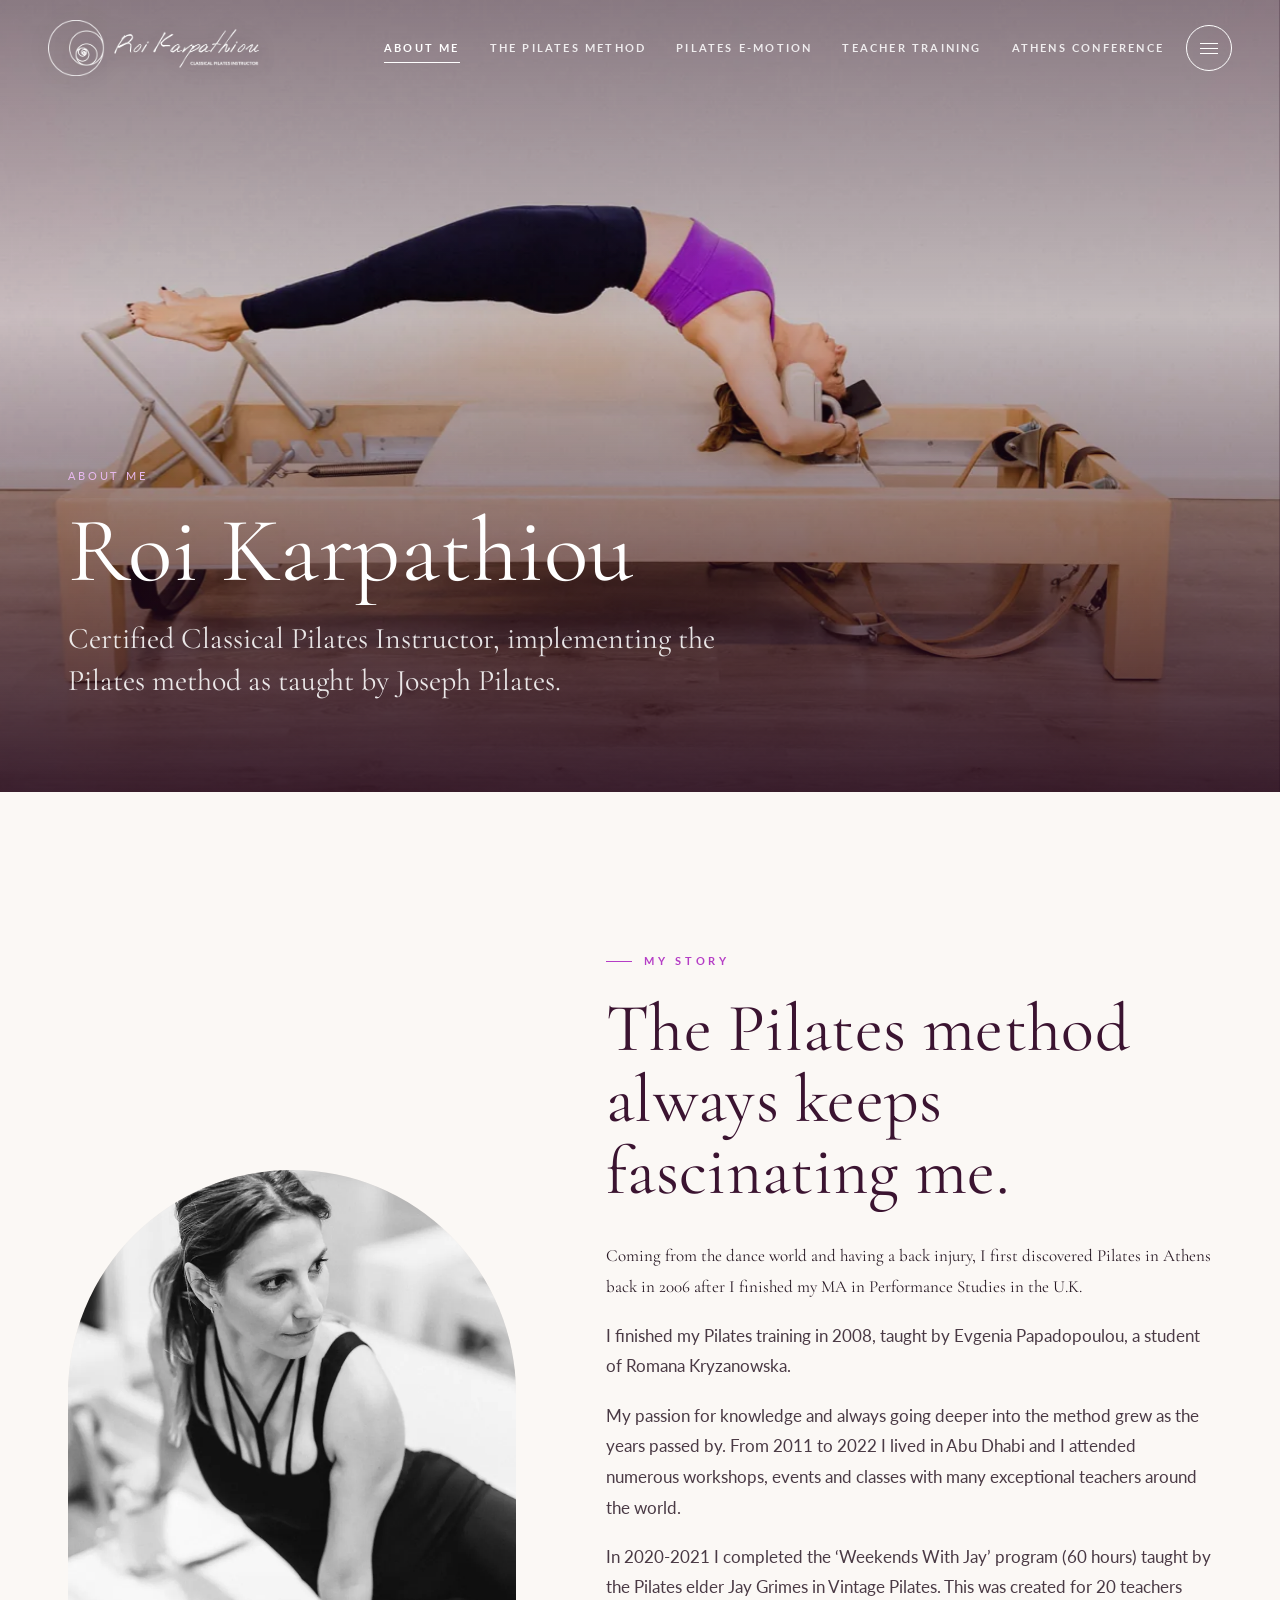
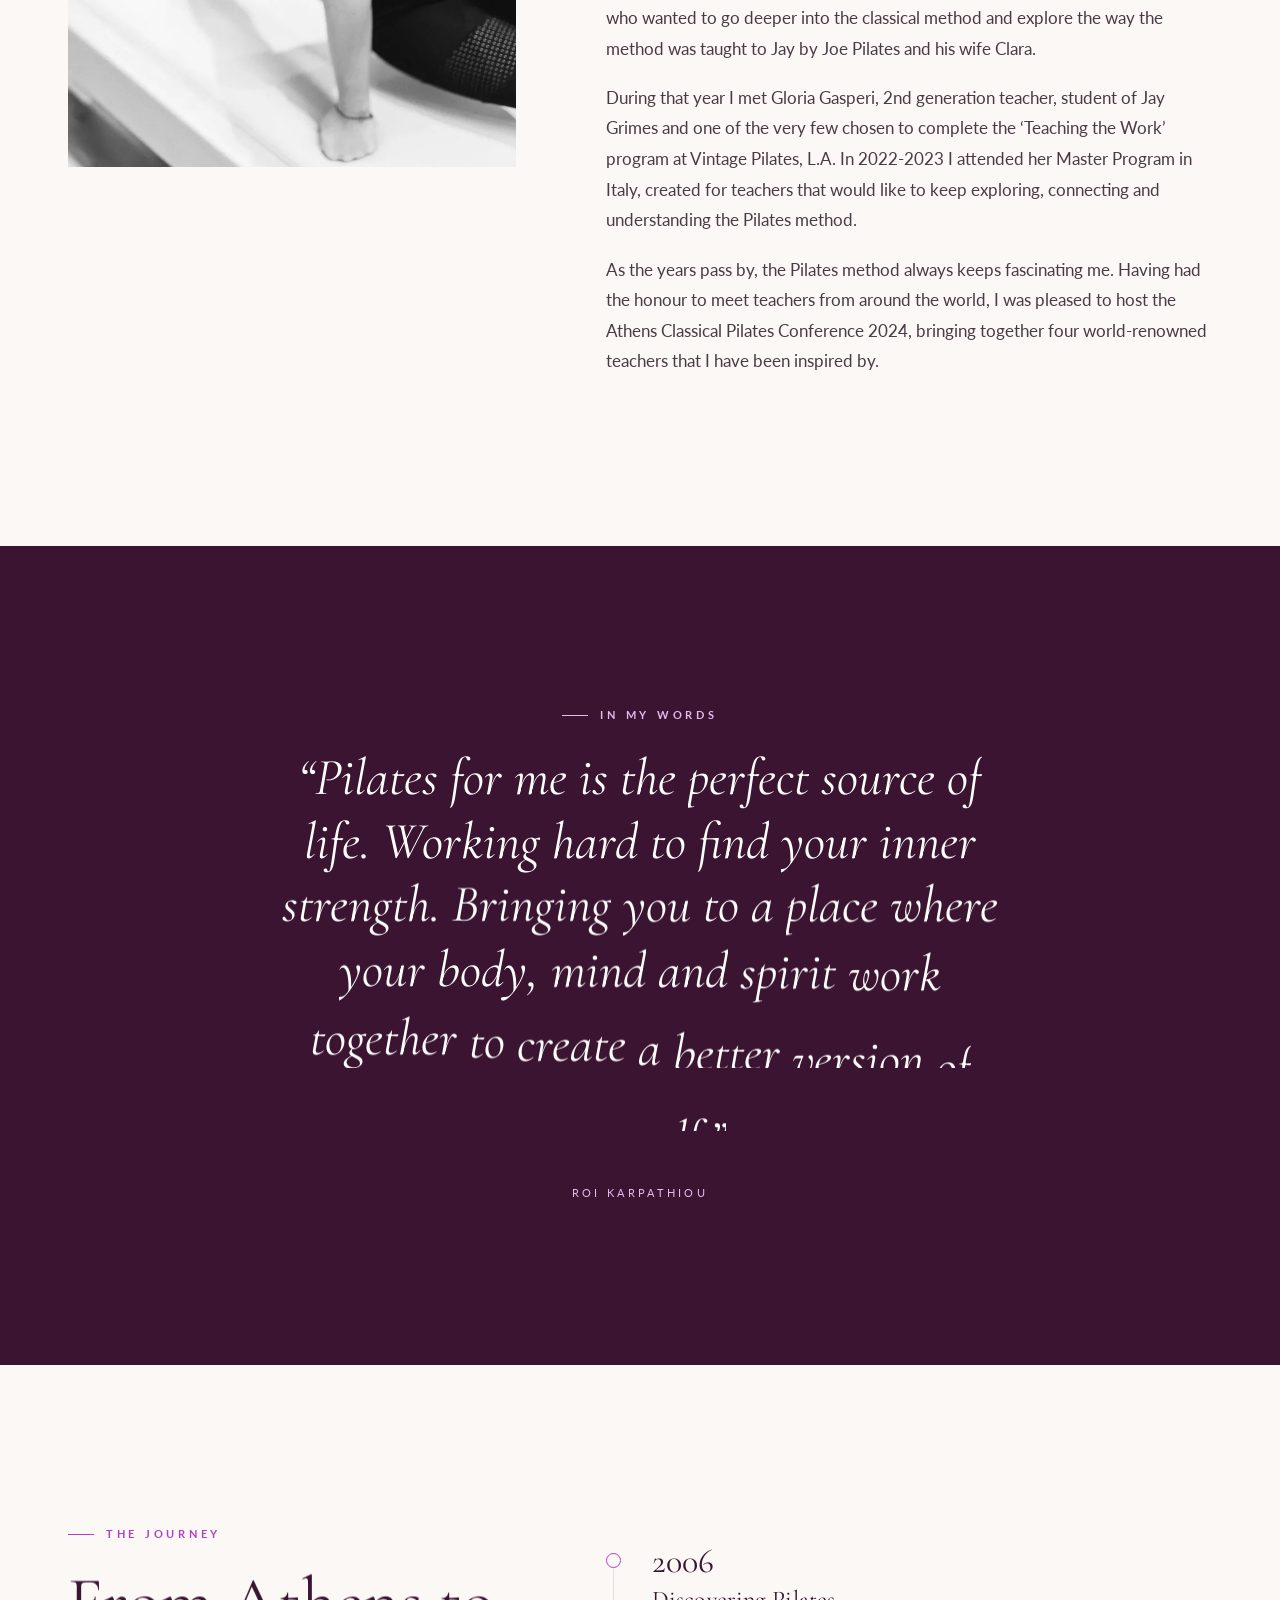
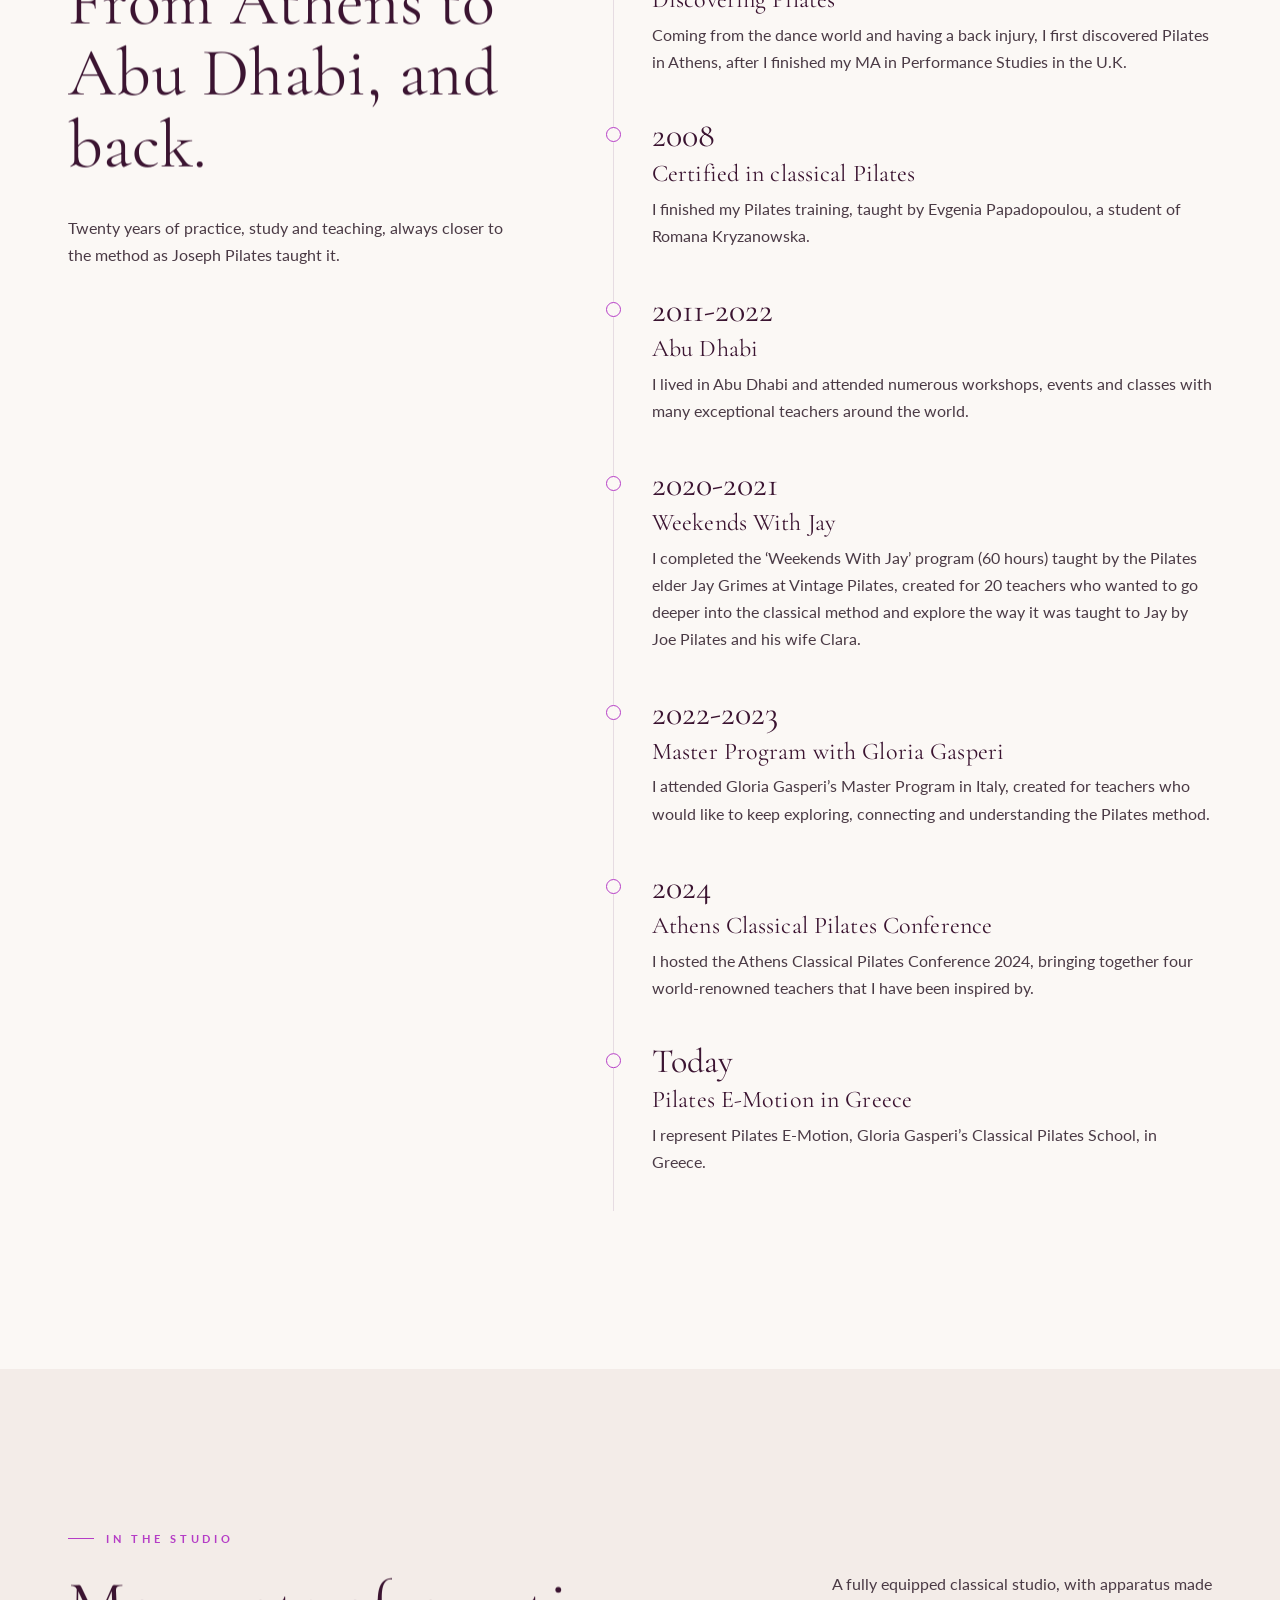
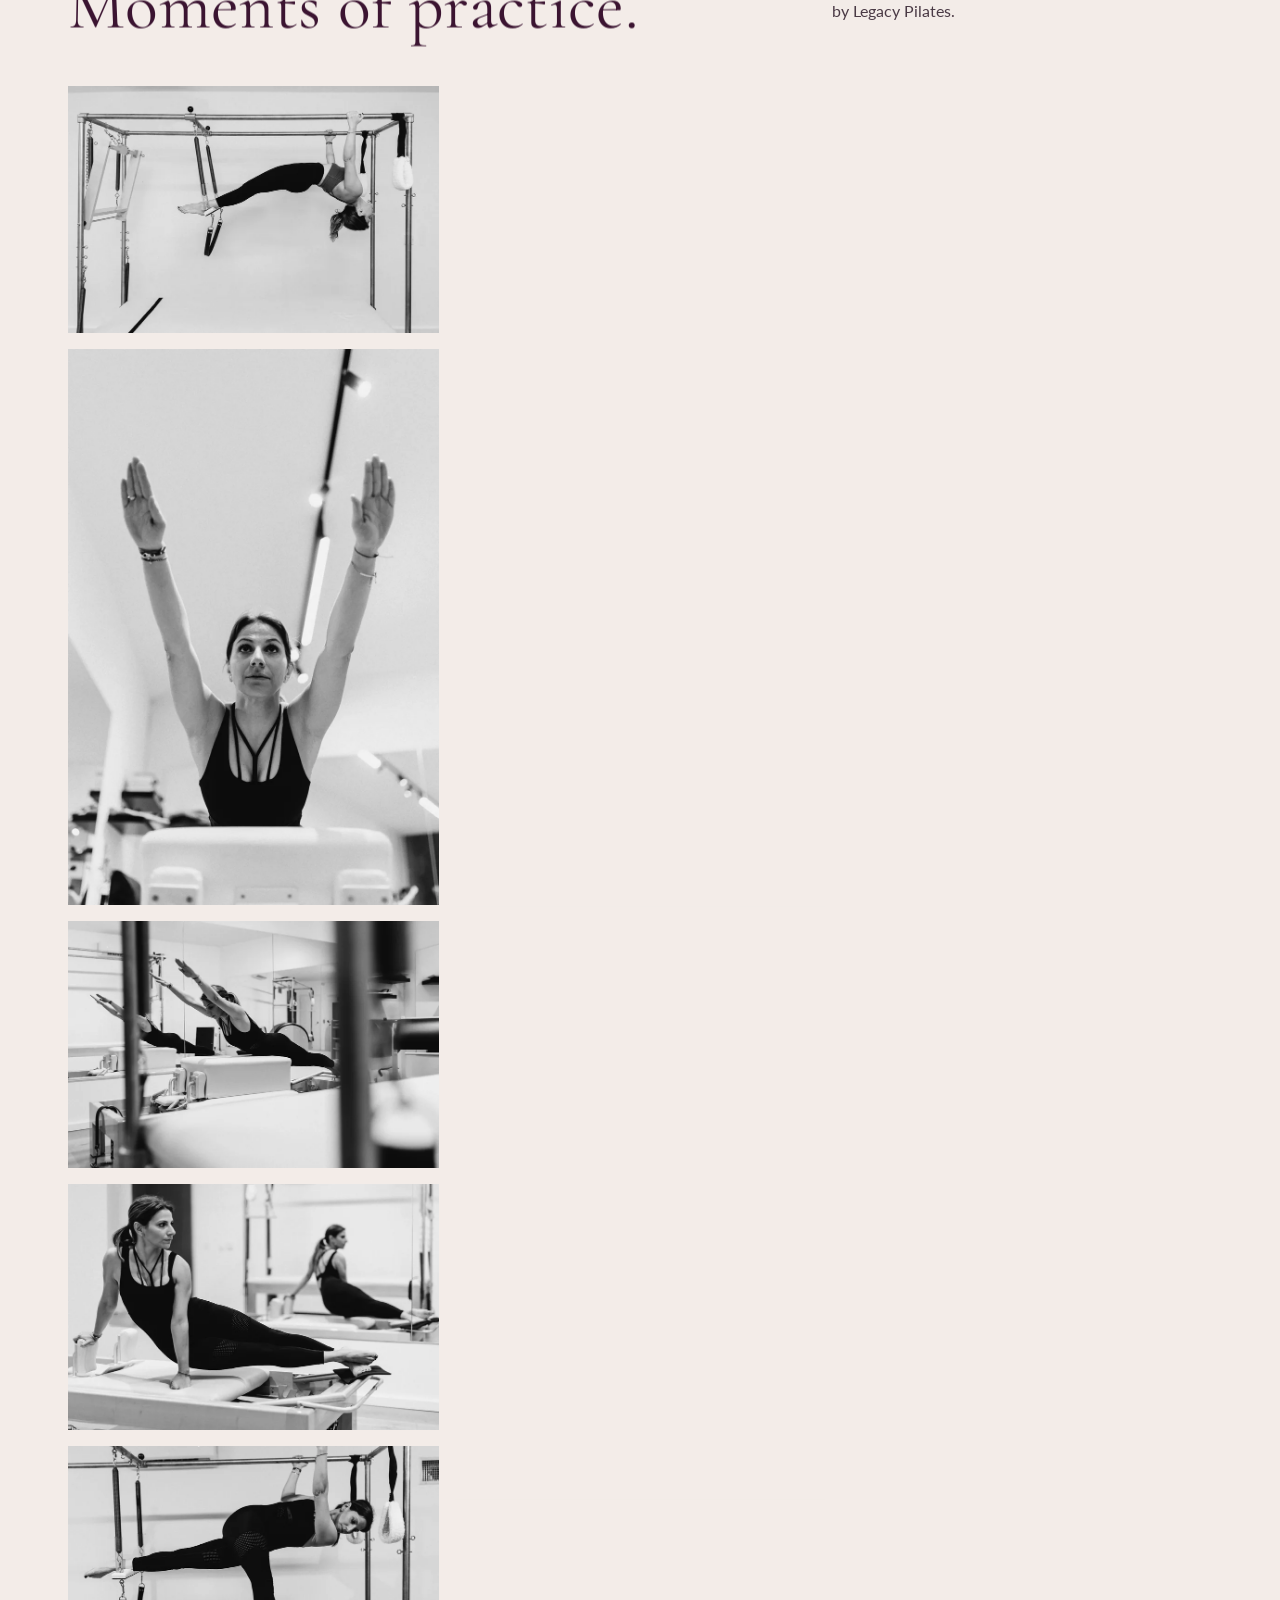
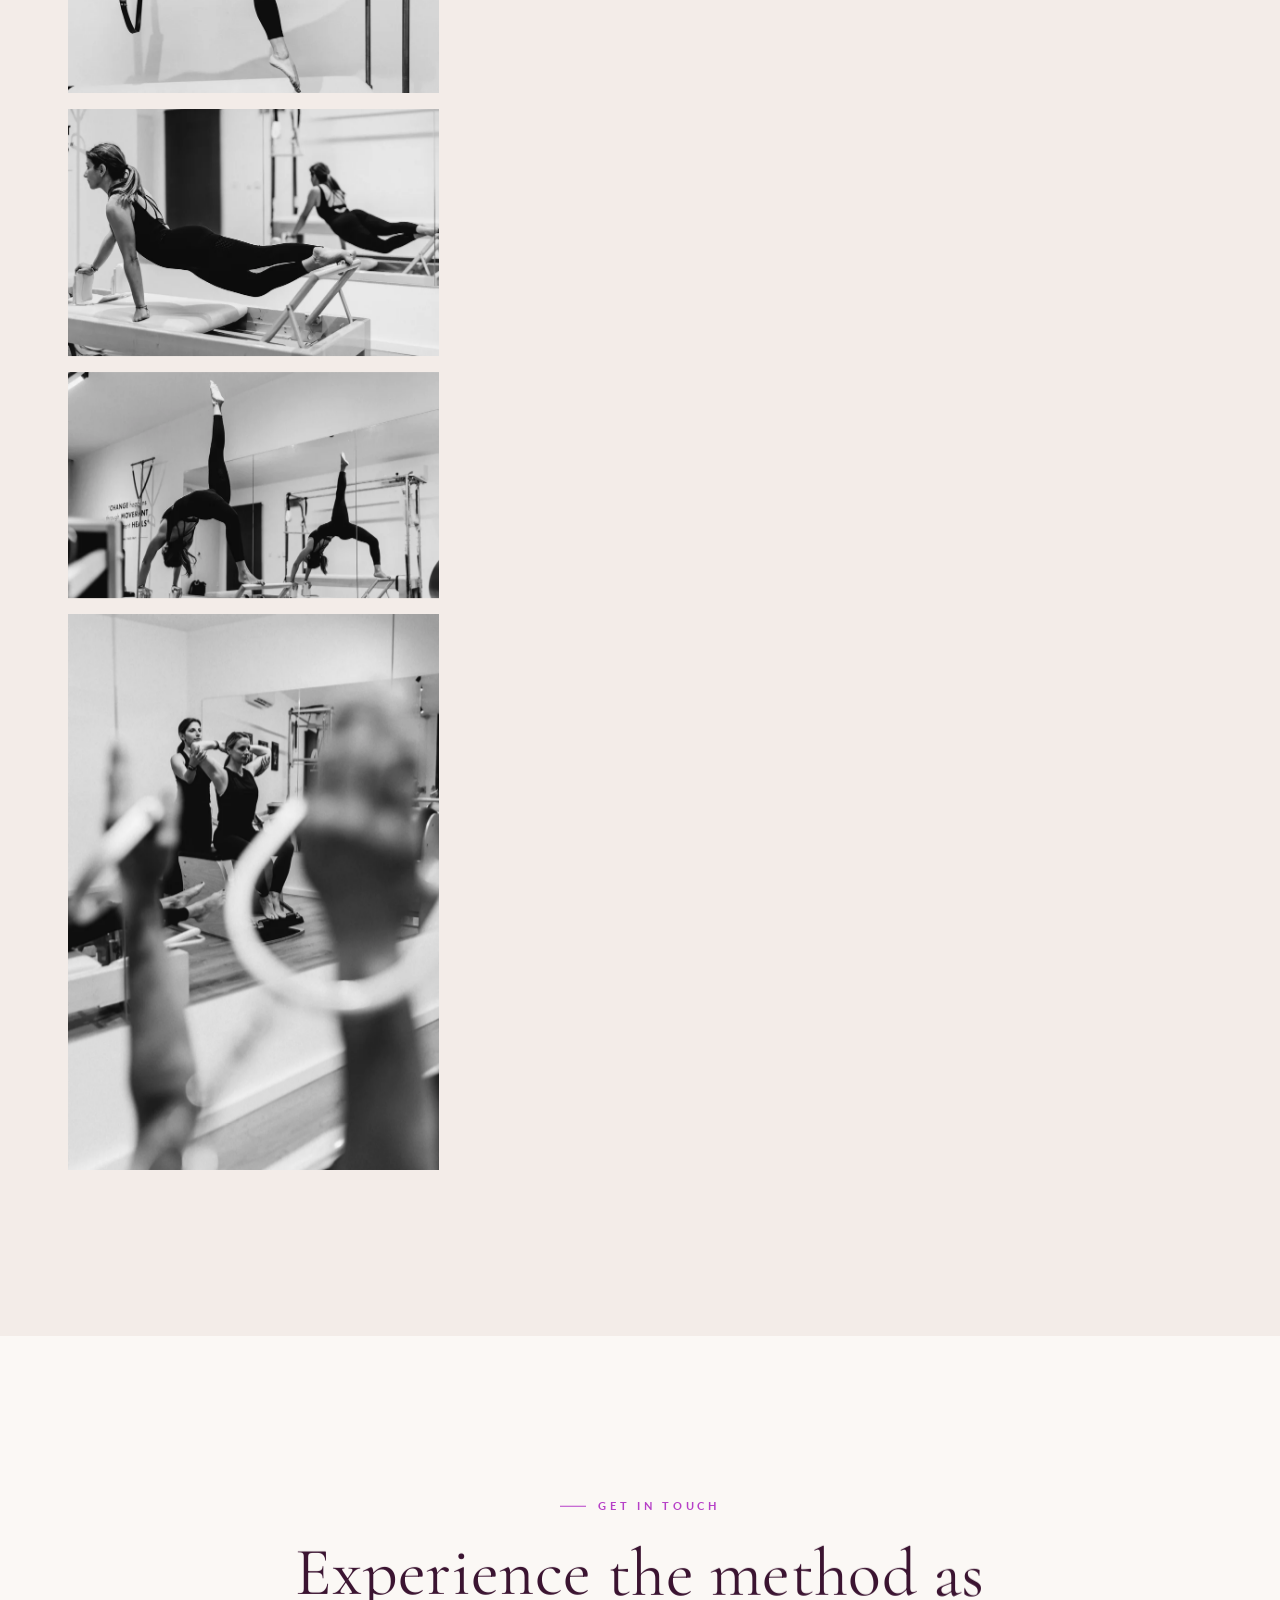
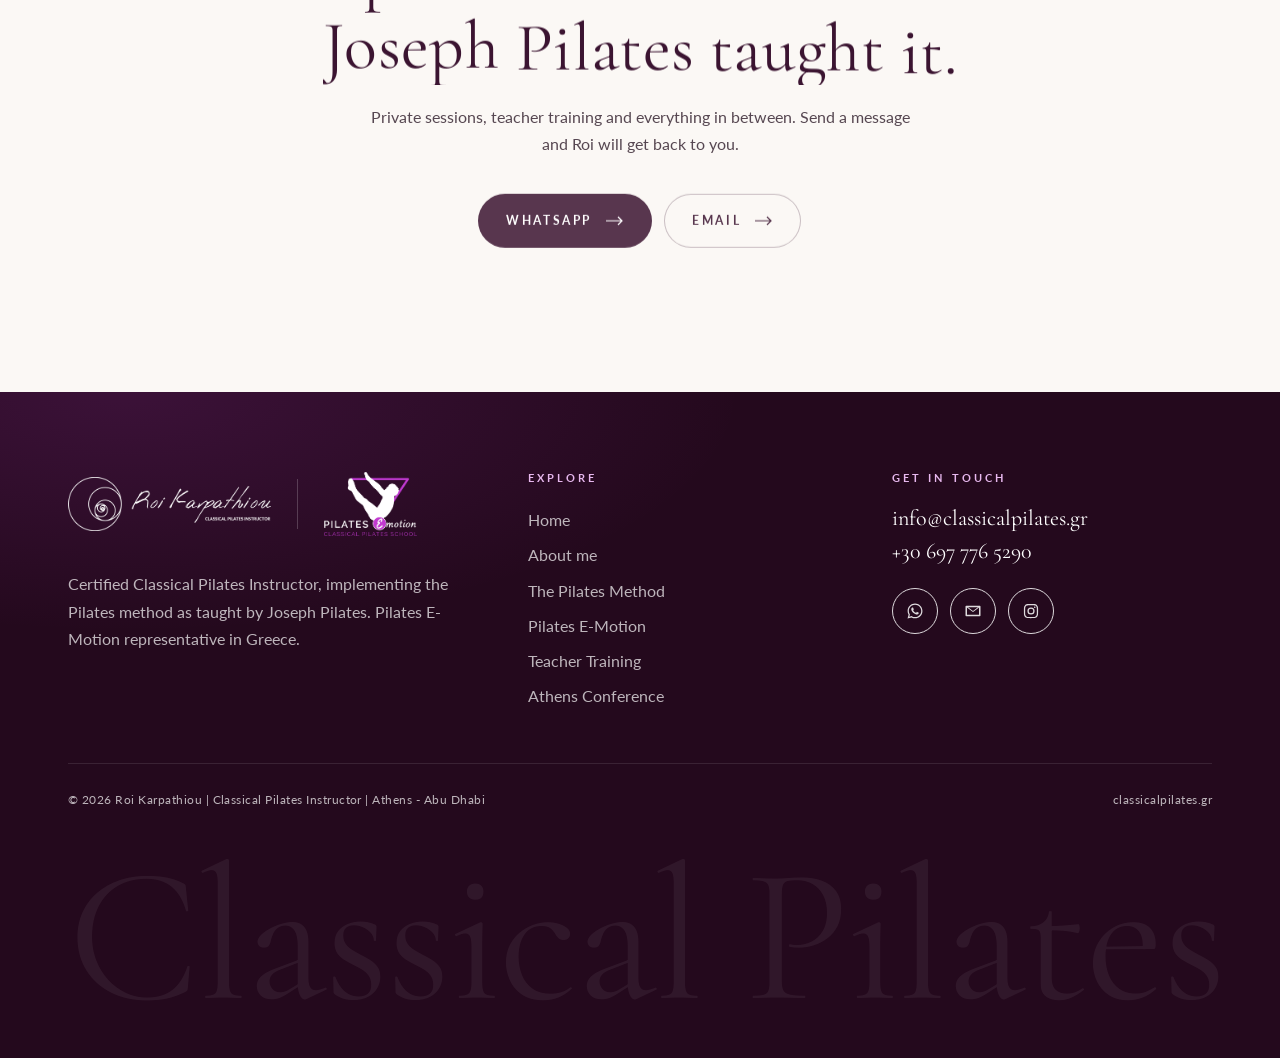
==== commit 9ff603d2: "v6" ====
--- a/about-me.html
+++ b/about-me.html
@@ -6,13 +6,13 @@
 <title>About me | Roi Karpathiou Classical Pilates Instructor</title>
 <meta name="description" content="Coming from the dance world and having a back injury, I came to meet Pilates in Athens back in 2006 after I finished my MA in Performance Studies in the U.K.">
 <meta name="robots" content="index, follow, max-image-preview:large">
-<link rel="canonical" href="https://dctabudhabi-smc.github.io/classicalpilates/about-me.html">
+<link rel="canonical" href="https://dctabudhabi-smc.github.io/classicalpilates/about-me">
 <meta name="theme-color" content="#3B1431">
 <meta name="author" content="Roi Karpathiou">
 <meta property="og:type" content="website">
 <meta property="og:site_name" content="Roi Karpathiou | Classical Pilates">
 <meta property="og:locale" content="en_GB">
-<meta property="og:url" content="https://dctabudhabi-smc.github.io/classicalpilates/about-me.html">
+<meta property="og:url" content="https://dctabudhabi-smc.github.io/classicalpilates/about-me">
 <meta property="og:title" content="About me | Roi Karpathiou Classical Pilates Instructor">
 <meta property="og:description" content="Coming from the dance world and having a back injury, I came to meet Pilates in Athens back in 2006 after I finished my MA in Performance Studies in the U.K.">
 <meta property="og:image" content="https://dctabudhabi-smc.github.io/classicalpilates/assets/img/og-about-me.jpg">
@@ -29,7 +29,7 @@
 <link href="https://fonts.googleapis.com/css2?family=Cormorant+Garamond:ital,wght@0,400;0,500;1,400;1,500&family=Lato:wght@400;700&display=swap" rel="stylesheet">
 <link rel="preload" as="image" href="assets/img/roi-about-800.webp" imagesrcset="assets/img/roi-about-800.webp 800w, assets/img/roi-about.webp 1600w" imagesizes="100vw">
 <link rel="stylesheet" href="assets/css/site.css">
-<script>document.documentElement.classList.add('js');if(window.matchMedia('(hover: none), (pointer: coarse)').matches)document.documentElement.classList.add('touch');if(!window.matchMedia('(prefers-reduced-motion: reduce)').matches)document.documentElement.classList.add('motion');</script>
+<script>(function(){var l=location,p=l.pathname,n=p.replace(/\/index\.html$/,'/').replace(/\.html$/,'');if(n!==p&&l.protocol.indexOf('http')===0)history.replaceState(null,'',n+l.search+l.hash);})();document.documentElement.classList.add('js');if(window.matchMedia('(hover: none), (pointer: coarse)').matches)document.documentElement.classList.add('touch');if(!window.matchMedia('(prefers-reduced-motion: reduce)').matches)document.documentElement.classList.add('motion');</script>
 <!-- Google Tag Manager -->
 <script>(function(w,d,s,l,i){w[l]=w[l]||[];w[l].push({'gtm.start':new Date().getTime(),event:'gtm.js'});var f=d.getElementsByTagName(s)[0],j=d.createElement(s),dl=l!='dataLayer'?'&l='+l:'';j.async=true;j.src='https://www.googletagmanager.com/gtm.js?id='+i+dl;f.parentNode.insertBefore(j,f);})(window,document,'script','dataLayer','GTM-KKJ4MVG');</script>
 <!-- End Google Tag Manager -->
@@ -40,17 +40,17 @@
 <a class="sr-only" href="#main">Skip to content</a>
 <div class="progress" aria-hidden="true"></div>
 <header class="nav">
-  <a class="nav__logo" href="index.html" aria-label="Roi Karpathiou, home">
+  <a class="nav__logo" href="./" aria-label="Roi Karpathiou, home">
     <img class="logo-light" src="assets/img/logo-roi-white.png" alt="Roi Karpathiou, Classical Pilates Instructor" width="2016" height="535">
     <img class="logo-dark" src="assets/img/logo-roi-black.png" alt="" width="2016" height="535">
   </a>
   <div class="nav__right">
-    <nav class="nav__links" aria-label="Main"><a href="about-me.html" aria-current="page">About me</a><a href="about-pilates-method.html">The Pilates Method</a><a href="pilates-emotion.html">Pilates E-Motion</a><a href="teacher-training.html">Teacher Training</a><a href="athens-classical-pilates-conference.html">Athens Conference</a></nav>
+    <nav class="nav__links" aria-label="Main"><a href="about-me" aria-current="page">About me</a><a href="about-pilates-method">The Pilates Method</a><a href="pilates-emotion">Pilates E-Motion</a><a href="teacher-training">Teacher Training</a><a href="athens-classical-pilates-conference">Athens Conference</a></nav>
     <button class="burger" aria-label="Open menu" aria-expanded="false" aria-controls="menu"><span></span></button>
   </div>
 </header>
 <div class="menu" id="menu" aria-hidden="true">
-  <ul class="menu__list"><li><a href="index.html"><small>01</small><span class="menu__t">Home</span><span class="menu__d">Classical Pilates, as Joseph Pilates taught it</span></a></li><li><a href="about-me.html" aria-current="page"><small>02</small><span class="menu__t">About me</span><span class="menu__d">My story, from dance to the method</span></a></li><li><a href="about-pilates-method.html"><small>03</small><span class="menu__t">The Pilates Method</span><span class="menu__d">Contrology and the classical repertoire</span></a></li><li><a href="pilates-emotion.html"><small>04</small><span class="menu__t">Pilates E-Motion</span><span class="menu__d">The School and Gloria Gasperi</span></a></li><li><a href="teacher-training.html"><small>05</small><span class="menu__t">Teacher Training</span><span class="menu__d">Weekend and intensive formats</span></a></li><li><a href="athens-classical-pilates-conference.html"><small>06</small><span class="menu__t">Athens Conference</span><span class="menu__d">Athens, 14-16 June 2024</span></a></li></ul>
+  <ul class="menu__list"><li><a href="./"><small>01</small><span class="menu__t">Home</span><span class="menu__d">Classical Pilates, as Joseph Pilates taught it</span></a></li><li><a href="about-me" aria-current="page"><small>02</small><span class="menu__t">About me</span><span class="menu__d">My story, from dance to the method</span></a></li><li><a href="about-pilates-method"><small>03</small><span class="menu__t">The Pilates Method</span><span class="menu__d">Contrology and the classical repertoire</span></a></li><li><a href="pilates-emotion"><small>04</small><span class="menu__t">Pilates E-Motion</span><span class="menu__d">The School and Gloria Gasperi</span></a></li><li><a href="teacher-training"><small>05</small><span class="menu__t">Teacher Training</span><span class="menu__d">Weekend and intensive formats</span></a></li><li><a href="athens-classical-pilates-conference"><small>06</small><span class="menu__t">Athens Conference</span><span class="menu__d">Athens, 14-16 June 2024</span></a></li></ul>
   <div class="menu__foot">
     <div class="menu__badge"><img src="assets/img/logo-pilates-emotion-white.png" alt="Pilates E-Motion" width="451" height="313"><span>Pilates E-Motion<br>representative in Greece</span></div>
     <div class="social "><a href="https://wa.me/306977765290" aria-label="WhatsApp Roi Karpathiou" target="_blank" rel="noopener"><svg viewBox="0 0 24 24" aria-hidden="true"><path d="M12.04 2C6.58 2 2.13 6.45 2.13 11.91c0 1.75.46 3.45 1.32 4.95L2.05 22l5.25-1.38a9.9 9.9 0 0 0 4.74 1.21c5.46 0 9.91-4.45 9.91-9.91S17.5 2 12.04 2Zm0 18.15c-1.48 0-2.93-.4-4.2-1.15l-.3-.18-3.12.82.83-3.04-.2-.31a8.2 8.2 0 0 1-1.26-4.38c0-4.54 3.7-8.24 8.25-8.24 4.54 0 8.24 3.7 8.24 8.24 0 4.55-3.7 8.24-8.24 8.24Zm4.52-6.16c-.25-.12-1.47-.72-1.69-.81-.23-.08-.39-.12-.56.13-.16.25-.64.81-.79.97-.14.17-.29.19-.54.06-.25-.12-1.05-.39-1.99-1.23-.74-.66-1.23-1.47-1.38-1.72-.14-.25-.02-.38.11-.51.11-.11.25-.29.37-.43.13-.15.17-.25.25-.42.08-.17.04-.31-.02-.43-.06-.13-.56-1.35-.77-1.85-.2-.48-.41-.42-.56-.43h-.48c-.17 0-.43.06-.66.31-.22.25-.86.85-.86 2.07 0 1.22.89 2.4 1.01 2.56.12.17 1.75 2.67 4.23 3.74.59.26 1.05.41 1.41.52.59.19 1.13.16 1.56.1.48-.07 1.47-.6 1.67-1.18.21-.58.21-1.07.14-1.18-.06-.1-.22-.16-.47-.28Z"/></svg></a><a href="mailto:info@classicalpilates.gr" aria-label="Email Roi Karpathiou"><svg viewBox="0 0 24 24" aria-hidden="true"><path d="M3 5h18a1 1 0 0 1 1 1v12a1 1 0 0 1-1 1H3a1 1 0 0 1-1-1V6a1 1 0 0 1 1-1Zm1 2.3V17h16V7.3l-7.4 5.6a1 1 0 0 1-1.2 0L4 7.3ZM5.4 7l6.6 5 6.6-5H5.4Z"/></svg></a><a href="https://www.instagram.com/roi_karpathiou/" aria-label="Roi Karpathiou on Instagram" target="_blank" rel="noopener"><svg viewBox="0 0 24 24" aria-hidden="true"><path d="M12 7.2a4.8 4.8 0 1 0 0 9.6 4.8 4.8 0 0 0 0-9.6Zm0 7.9a3.1 3.1 0 1 1 0-6.2 3.1 3.1 0 0 1 0 6.2Zm6.1-8.1a1.1 1.1 0 1 1-2.2 0 1.1 1.1 0 0 1 2.2 0ZM21.4 8.1c-.06-1.5-.4-2.83-1.5-3.93-1.1-1.1-2.43-1.44-3.93-1.5C14.43 2.6 9.57 2.6 8.03 2.67c-1.5.07-2.83.41-3.93 1.5-1.1 1.1-1.44 2.43-1.5 3.93-.08 1.55-.08 6.4 0 7.95.06 1.5.4 2.83 1.5 3.93 1.1 1.1 2.43 1.44 3.93 1.5 1.55.09 6.4.09 7.95 0 1.5-.06 2.83-.4 3.93-1.5 1.1-1.1 1.44-2.43 1.5-3.93.09-1.55.09-6.4 0-7.95Zm-2 9.6a3.2 3.2 0 0 1-1.8 1.8c-1.25.5-4.2.38-5.6.38-1.37 0-4.34.11-5.58-.38a3.2 3.2 0 0 1-1.8-1.8c-.5-1.24-.38-4.2-.38-5.58 0-1.38-.11-4.34.38-5.58a3.2 3.2 0 0 1 1.8-1.8c1.24-.5 4.2-.38 5.58-.38 1.38 0 4.34-.12 5.6.38a3.2 3.2 0 0 1 1.8 1.8c.49 1.24.37 4.2.37 5.58 0 1.38.12 4.34-.38 5.58Z"/></svg></a></div>
@@ -137,7 +137,7 @@
       </div>
       <div>
         <h4>Explore</h4>
-        <ul><li><a href="index.html">Home</a></li><li><a href="about-me.html">About me</a></li><li><a href="about-pilates-method.html">The Pilates Method</a></li><li><a href="pilates-emotion.html">Pilates E-Motion</a></li><li><a href="teacher-training.html">Teacher Training</a></li><li><a href="athens-classical-pilates-conference.html">Athens Conference</a></li></ul>
+        <ul><li><a href="./">Home</a></li><li><a href="about-me">About me</a></li><li><a href="about-pilates-method">The Pilates Method</a></li><li><a href="pilates-emotion">Pilates E-Motion</a></li><li><a href="teacher-training">Teacher Training</a></li><li><a href="athens-classical-pilates-conference">Athens Conference</a></li></ul>
       </div>
       <div class="footer__contact">
         <h4>Get in touch</h4>
--- a/assets/css/site.css
+++ b/assets/css/site.css
@@ -674,3 +674,9 @@
 }
 @media (prefers-reduced-motion: reduce) { .bio__inner, .bio__text > * { transition: none !important; } }
 html.modal-open, html.modal-open body { overflow: hidden; }
+
+/* ===== v10: home studio gallery - tiles fill their grid cells exactly ===== */
+@media (min-width: 900px) {
+  .gallery .g-1, .gallery .g-8 { aspect-ratio: auto; position: relative; }
+  .gallery .g-1 img, .gallery .g-8 img { position: absolute; inset: 0; width: 100%; height: 100%; }
+}
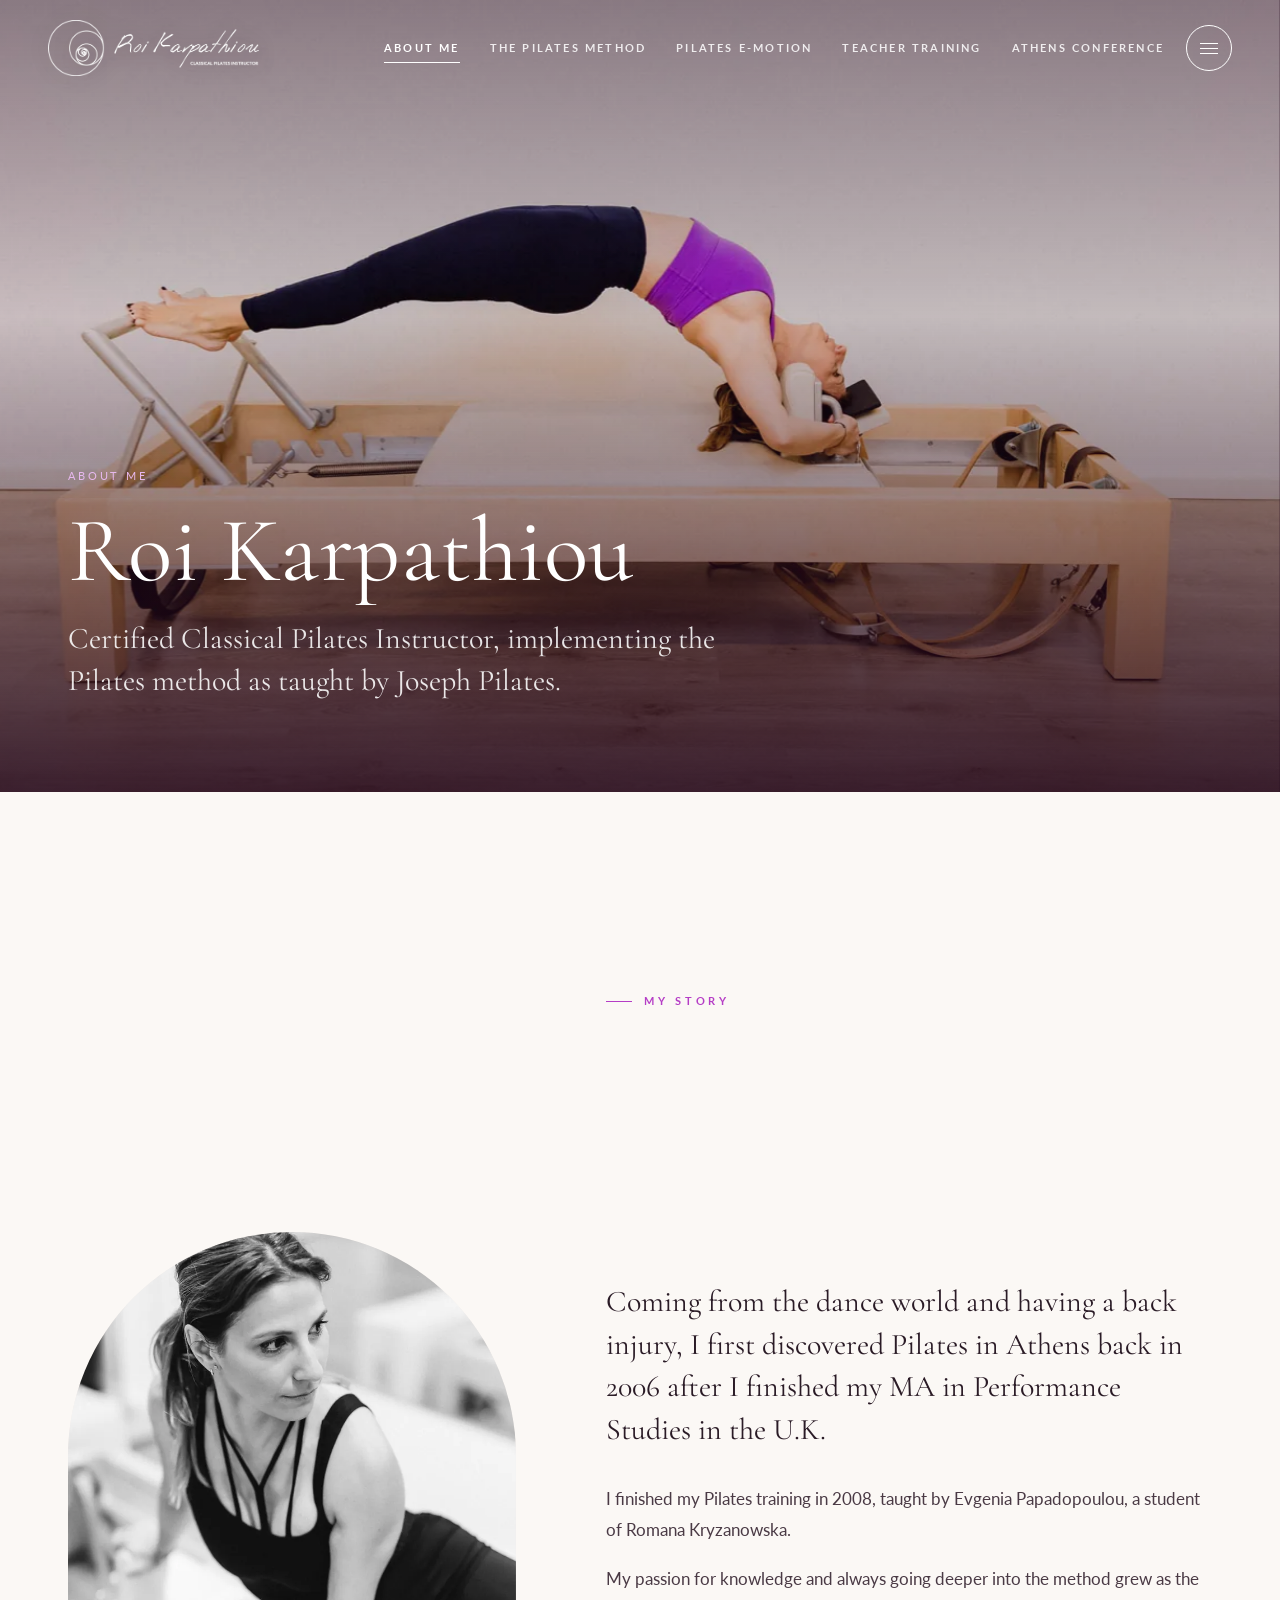
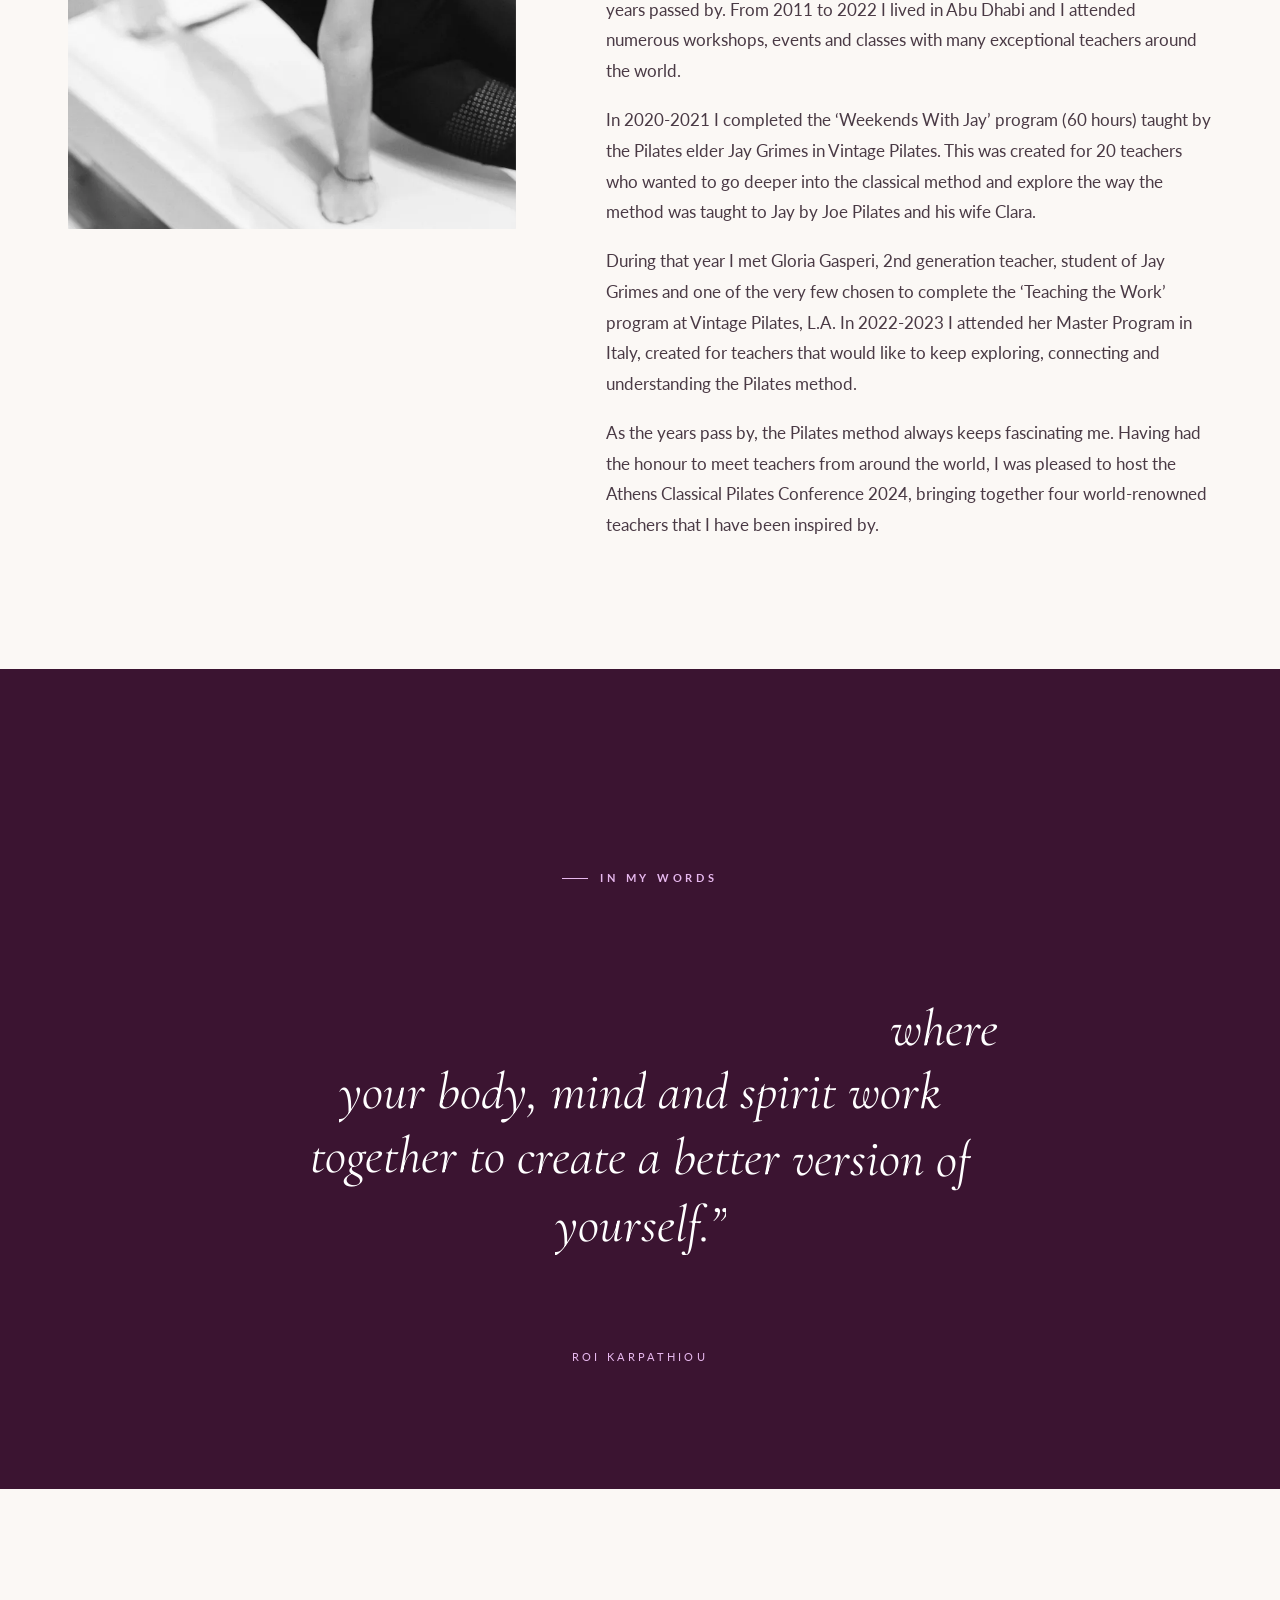
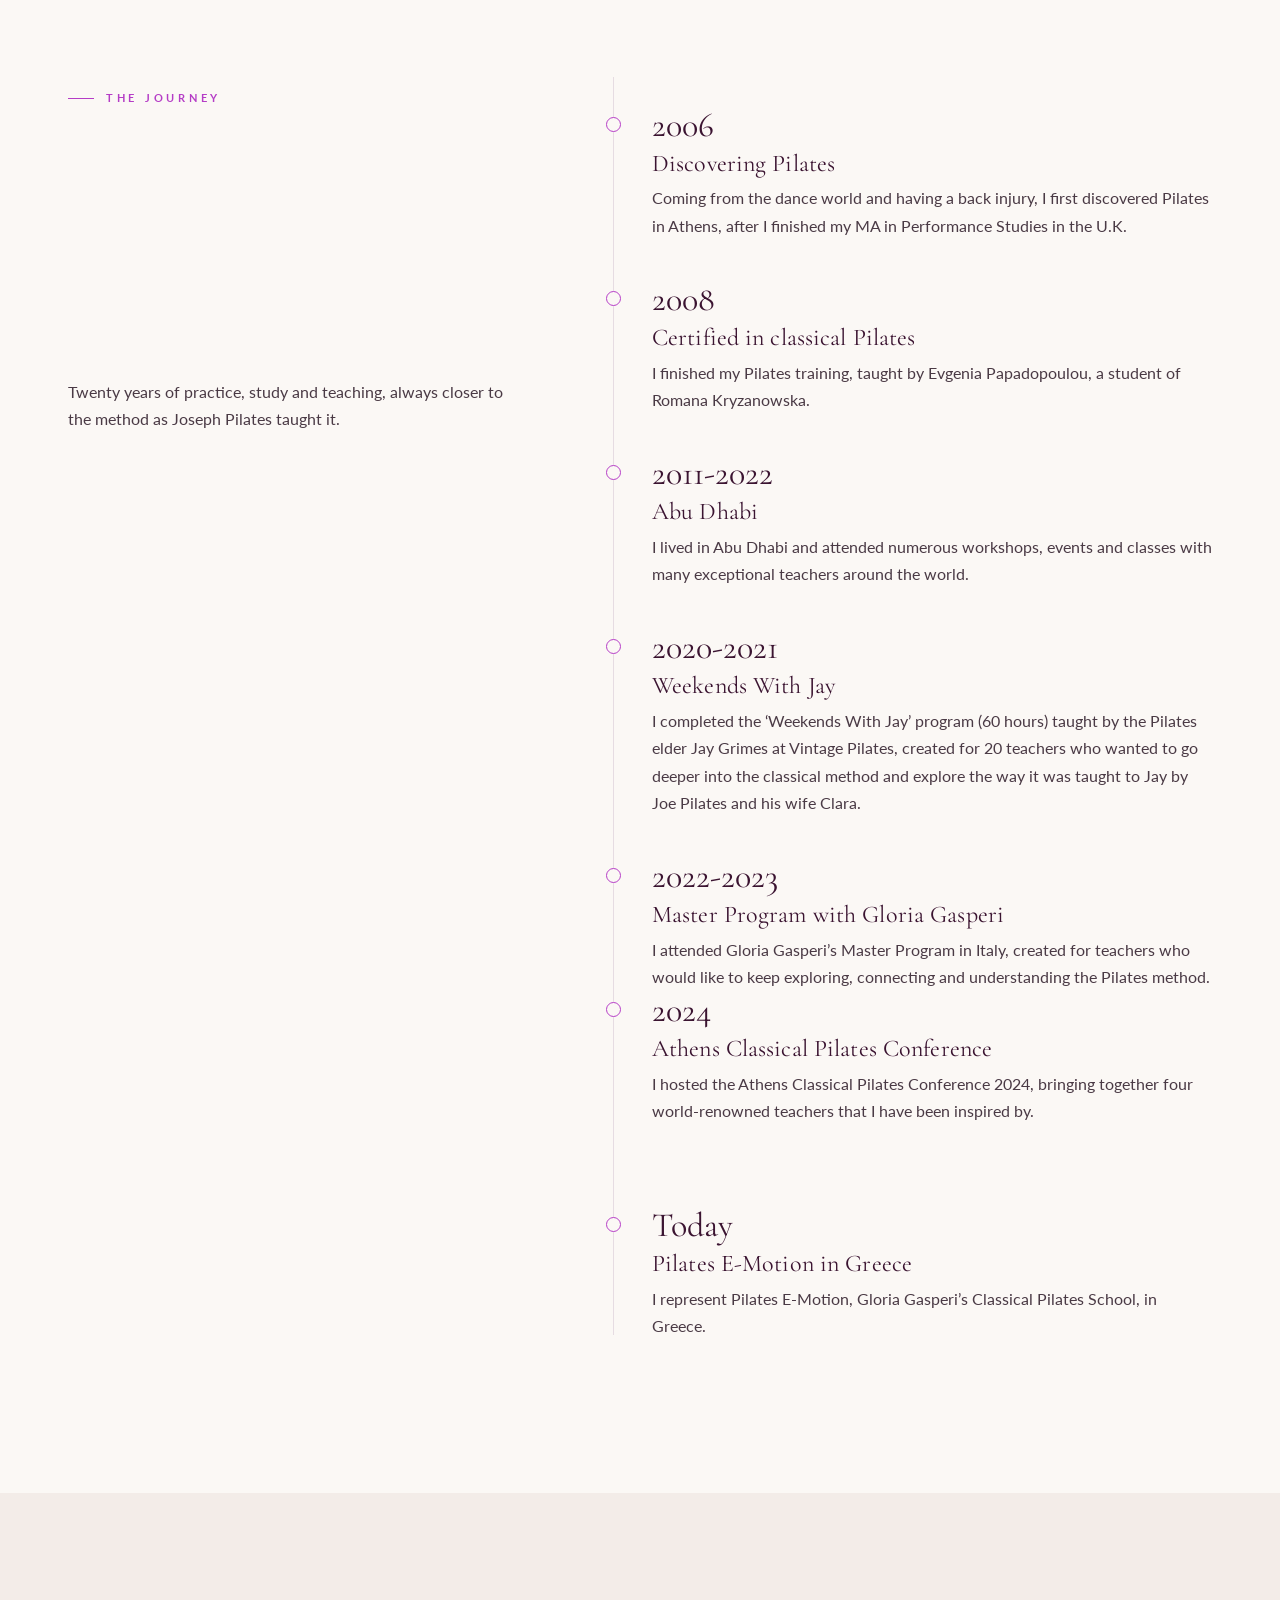
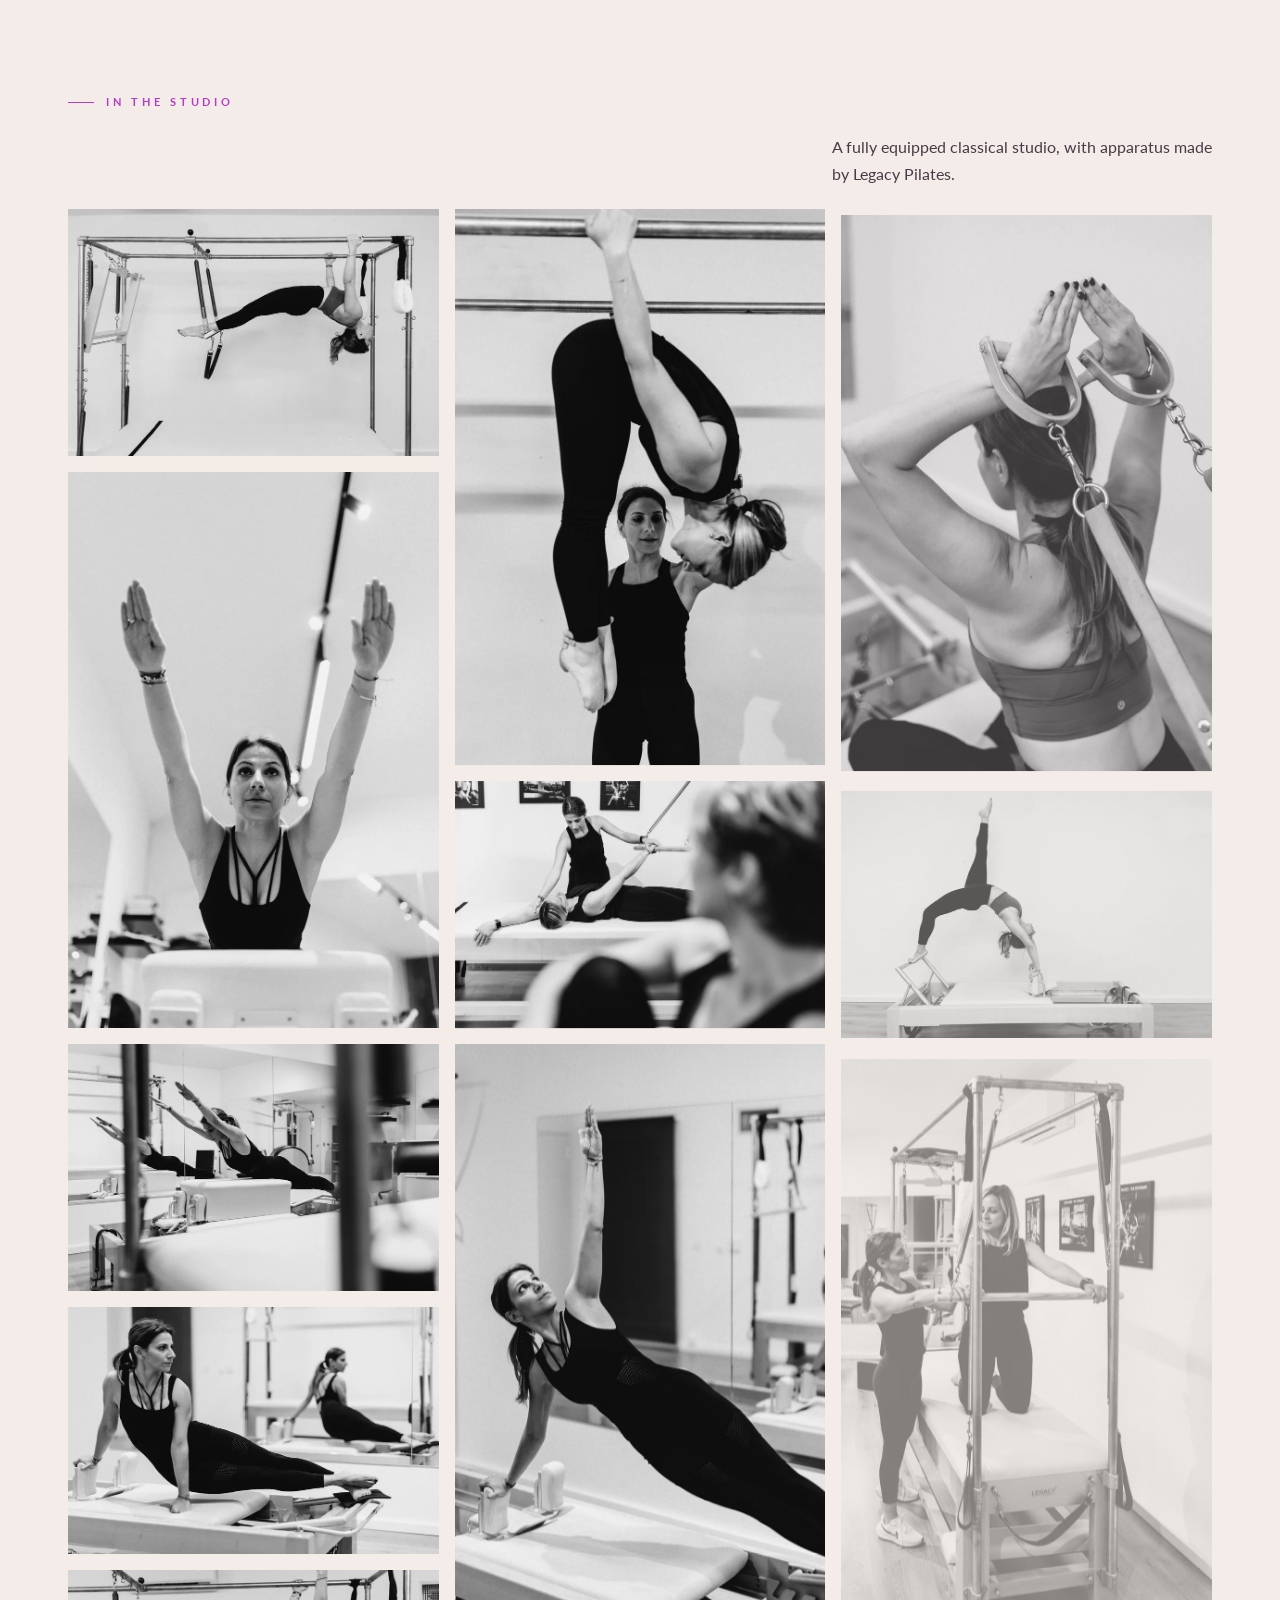
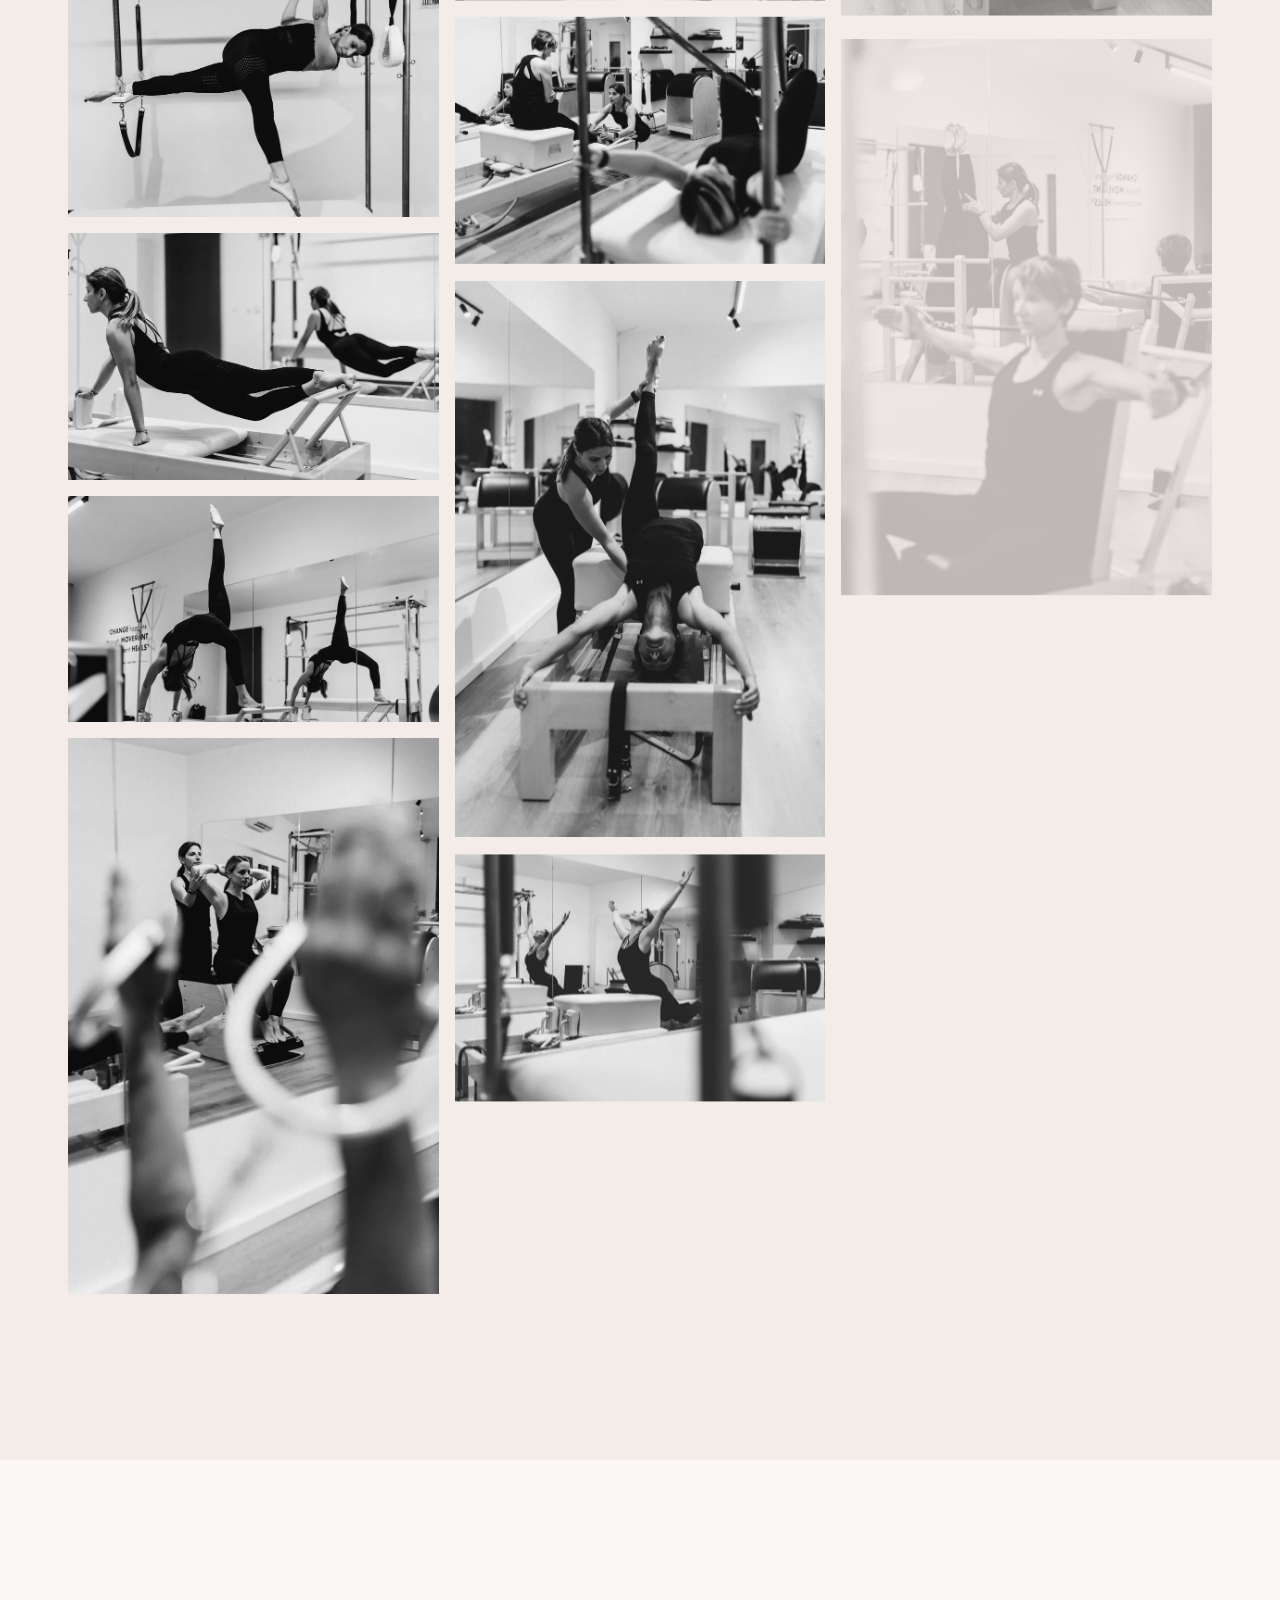
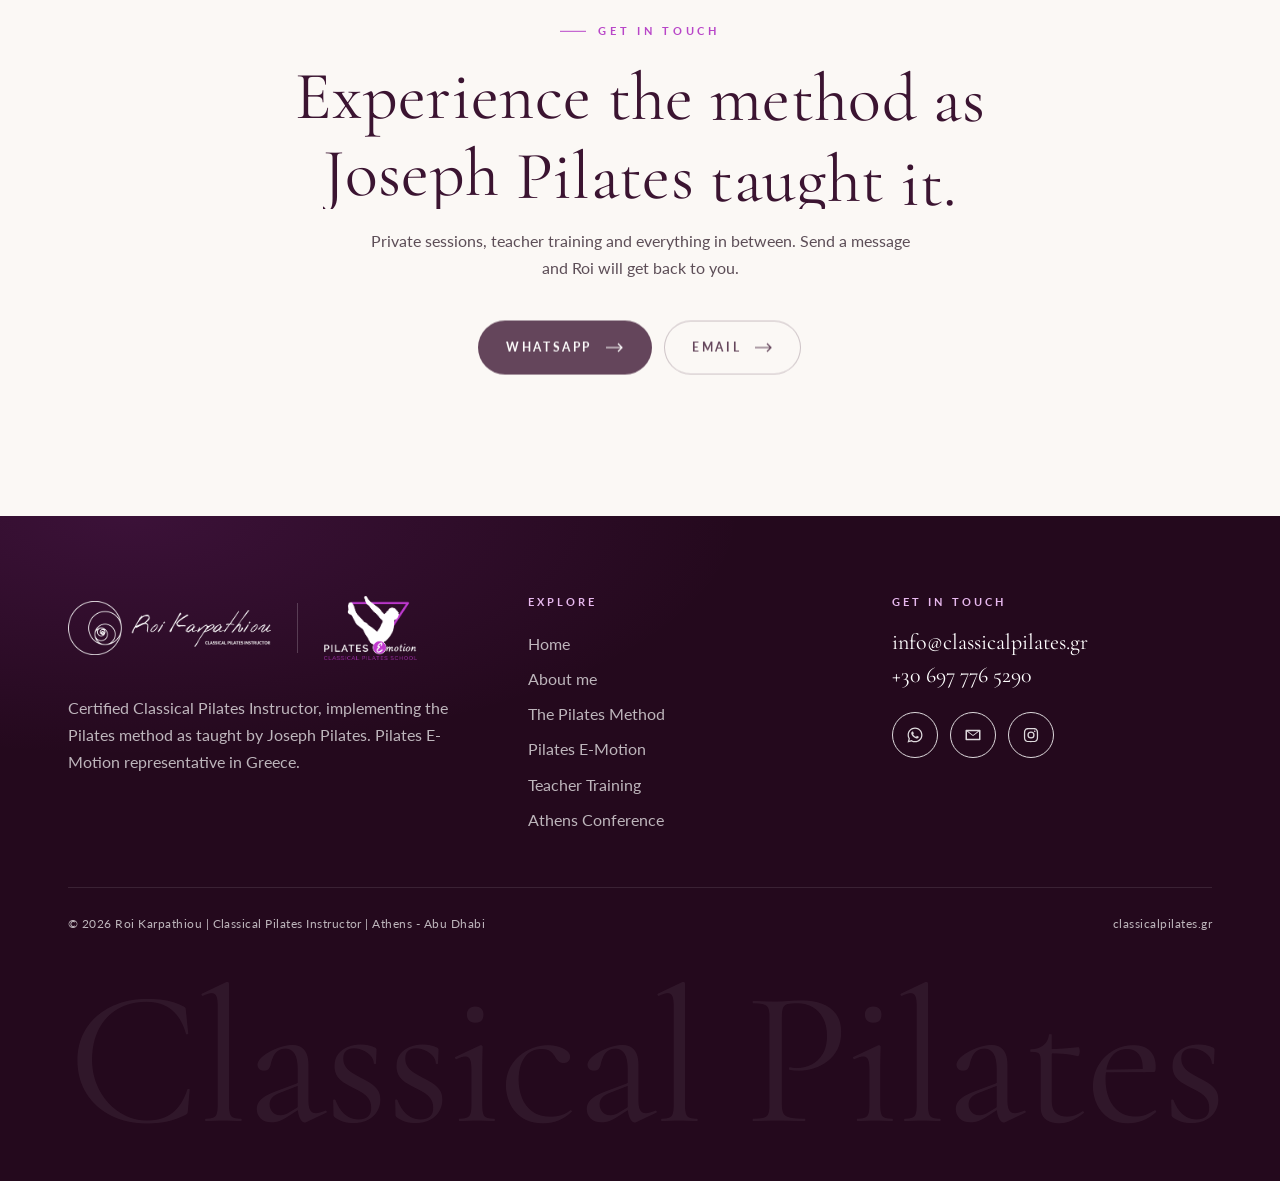
==== commit 8cf18ef8: "smooth scrolling" ====
--- a/about-me.html
+++ b/about-me.html
@@ -50,7 +50,7 @@
   </div>
 </header>
 <div class="menu" id="menu" aria-hidden="true">
-  <ul class="menu__list"><li><a href="./"><small>01</small><span class="menu__t">Home</span><span class="menu__d">Classical Pilates, as Joseph Pilates taught it</span></a></li><li><a href="about-me" aria-current="page"><small>02</small><span class="menu__t">About me</span><span class="menu__d">My story, from dance to the method</span></a></li><li><a href="about-pilates-method"><small>03</small><span class="menu__t">The Pilates Method</span><span class="menu__d">Contrology and the classical repertoire</span></a></li><li><a href="pilates-emotion"><small>04</small><span class="menu__t">Pilates E-Motion</span><span class="menu__d">The School and Gloria Gasperi</span></a></li><li><a href="teacher-training"><small>05</small><span class="menu__t">Teacher Training</span><span class="menu__d">Weekend and intensive formats</span></a></li><li><a href="athens-classical-pilates-conference"><small>06</small><span class="menu__t">Athens Conference</span><span class="menu__d">Athens, 14-16 June 2024</span></a></li></ul>
+  <ul class="menu__list"><li><a href="./"><small>01</small><span class="menu__t">Home</span><span class="menu__d">Classical Pilates Teacher Trainer</span></a></li><li><a href="about-me" aria-current="page"><small>02</small><span class="menu__t">About me</span><span class="menu__d">My story, from dance to the method</span></a></li><li><a href="about-pilates-method"><small>03</small><span class="menu__t">The Pilates Method</span><span class="menu__d">Contrology and the classical repertoire</span></a></li><li><a href="pilates-emotion"><small>04</small><span class="menu__t">Pilates E-Motion</span><span class="menu__d">The School and Gloria Gasperi</span></a></li><li><a href="teacher-training"><small>05</small><span class="menu__t">Teacher Training</span><span class="menu__d">Weekend and intensive formats</span></a></li><li><a href="athens-classical-pilates-conference"><small>06</small><span class="menu__t">Athens Conference</span><span class="menu__d">Athens, 14-16 June 2024</span></a></li></ul>
   <div class="menu__foot">
     <div class="menu__badge"><img src="assets/img/logo-pilates-emotion-white.png" alt="Pilates E-Motion" width="451" height="313"><span>Pilates E-Motion<br>representative in Greece</span></div>
     <div class="social "><a href="https://wa.me/306977765290" aria-label="WhatsApp Roi Karpathiou" target="_blank" rel="noopener"><svg viewBox="0 0 24 24" aria-hidden="true"><path d="M12.04 2C6.58 2 2.13 6.45 2.13 11.91c0 1.75.46 3.45 1.32 4.95L2.05 22l5.25-1.38a9.9 9.9 0 0 0 4.74 1.21c5.46 0 9.91-4.45 9.91-9.91S17.5 2 12.04 2Zm0 18.15c-1.48 0-2.93-.4-4.2-1.15l-.3-.18-3.12.82.83-3.04-.2-.31a8.2 8.2 0 0 1-1.26-4.38c0-4.54 3.7-8.24 8.25-8.24 4.54 0 8.24 3.7 8.24 8.24 0 4.55-3.7 8.24-8.24 8.24Zm4.52-6.16c-.25-.12-1.47-.72-1.69-.81-.23-.08-.39-.12-.56.13-.16.25-.64.81-.79.97-.14.17-.29.19-.54.06-.25-.12-1.05-.39-1.99-1.23-.74-.66-1.23-1.47-1.38-1.72-.14-.25-.02-.38.11-.51.11-.11.25-.29.37-.43.13-.15.17-.25.25-.42.08-.17.04-.31-.02-.43-.06-.13-.56-1.35-.77-1.85-.2-.48-.41-.42-.56-.43h-.48c-.17 0-.43.06-.66.31-.22.25-.86.85-.86 2.07 0 1.22.89 2.4 1.01 2.56.12.17 1.75 2.67 4.23 3.74.59.26 1.05.41 1.41.52.59.19 1.13.16 1.56.1.48-.07 1.47-.6 1.67-1.18.21-.58.21-1.07.14-1.18-.06-.1-.22-.16-.47-.28Z"/></svg></a><a href="mailto:info@classicalpilates.gr" aria-label="Email Roi Karpathiou"><svg viewBox="0 0 24 24" aria-hidden="true"><path d="M3 5h18a1 1 0 0 1 1 1v12a1 1 0 0 1-1 1H3a1 1 0 0 1-1-1V6a1 1 0 0 1 1-1Zm1 2.3V17h16V7.3l-7.4 5.6a1 1 0 0 1-1.2 0L4 7.3ZM5.4 7l6.6 5 6.6-5H5.4Z"/></svg></a><a href="https://www.instagram.com/roi_karpathiou/" aria-label="Roi Karpathiou on Instagram" target="_blank" rel="noopener"><svg viewBox="0 0 24 24" aria-hidden="true"><path d="M12 7.2a4.8 4.8 0 1 0 0 9.6 4.8 4.8 0 0 0 0-9.6Zm0 7.9a3.1 3.1 0 1 1 0-6.2 3.1 3.1 0 0 1 0 6.2Zm6.1-8.1a1.1 1.1 0 1 1-2.2 0 1.1 1.1 0 0 1 2.2 0ZM21.4 8.1c-.06-1.5-.4-2.83-1.5-3.93-1.1-1.1-2.43-1.44-3.93-1.5C14.43 2.6 9.57 2.6 8.03 2.67c-1.5.07-2.83.41-3.93 1.5-1.1 1.1-1.44 2.43-1.5 3.93-.08 1.55-.08 6.4 0 7.95.06 1.5.4 2.83 1.5 3.93 1.1 1.1 2.43 1.44 3.93 1.5 1.55.09 6.4.09 7.95 0 1.5-.06 2.83-.4 3.93-1.5 1.1-1.1 1.44-2.43 1.5-3.93.09-1.55.09-6.4 0-7.95Zm-2 9.6a3.2 3.2 0 0 1-1.8 1.8c-1.25.5-4.2.38-5.6.38-1.37 0-4.34.11-5.58-.38a3.2 3.2 0 0 1-1.8-1.8c-.5-1.24-.38-4.2-.38-5.58 0-1.38-.11-4.34.38-5.58a3.2 3.2 0 0 1 1.8-1.8c1.24-.5 4.2-.38 5.58-.38 1.38 0 4.34-.12 5.6.38a3.2 3.2 0 0 1 1.8 1.8c.49 1.24.37 4.2.37 5.58 0 1.38.12 4.34-.38 5.58Z"/></svg></a></div>
--- a/assets/css/site.css
+++ b/assets/css/site.css
@@ -432,7 +432,7 @@
 html.js.motion [data-split] .w > span { display: inline-block; transform: translateY(110%); }
 html.js.motion [data-stagger] > * { opacity: 0; transform: translateY(30px); }
 html.js.motion .hero__media img, html.js.motion .hero__media video { transform: scale(1.18); }
-[data-split] .w > span { will-change: transform; }
+
 
 @media (prefers-reduced-motion: reduce) {
   *, *::before, *::after { animation-duration: .01ms !important; transition-duration: .01ms !important; }
@@ -680,3 +680,30 @@
   .gallery .g-1, .gallery .g-8 { aspect-ratio: auto; position: relative; }
   .gallery .g-1 img, .gallery .g-8 img { position: absolute; inset: 0; width: 100%; height: 100%; }
 }
+
+/* ===== v11: keep side gutters on blocks that are both .wrap and .section ===== */
+.wrap.section { padding-left: var(--gutter); padding-right: var(--gutter); }
+
+/* ===== v12: lead paragraphs never smaller than body text ===== */
+.lead, .prose p.lead, p.lead { font-size: clamp(22px, 5.4vw, 30px); line-height: 1.42; }
+
+/* ===== v13: module timelines without the final exam step (3 steps) ===== */
+.path { grid-template-columns: repeat(3, 1fr); }
+.path::before, .path__line { right: calc(33.333% - 6.5px); }
+
+/* ===== v14: scroll smoothness ===== */
+/* scroll cue animates transform, not top (no layout work every frame) */
+.hero__scroll i::after { top: 0; height: 40%; transform: translateY(-100%); animation: drip2 2.2s var(--ease) infinite; }
+@keyframes drip2 { to { transform: translateY(250%); } }
+/* header: lighter glass, own compositor layer */
+.nav { transform: translate3d(0,0,0) !important; backface-visibility: hidden; }
+.nav.is-solid { -webkit-backdrop-filter: blur(12px); backdrop-filter: blur(12px); background: rgba(251,248,245,.7); }
+body.menu-open .nav { transform: translate3d(0,0,0) !important; }
+/* marquee and progress on their own layers */
+.marquee__track, .progress { will-change: transform; backface-visibility: hidden; }
+/* touch devices: no permanent layer hints on hero media, let the browser decide */
+html.touch .hero__media img, html.touch .phero__media img, html.touch .phero__media video { will-change: auto; }
+
+/* touch: shorter travel for reveals so content does not slide while the finger scrolls */
+html.js.motion.touch [data-reveal] { transform: translateY(16px); }
+html.js.motion.touch [data-stagger] > *, html.js.motion.touch .masonry.is-laid[data-stagger] .masonry__col > * { transform: translateY(14px); }
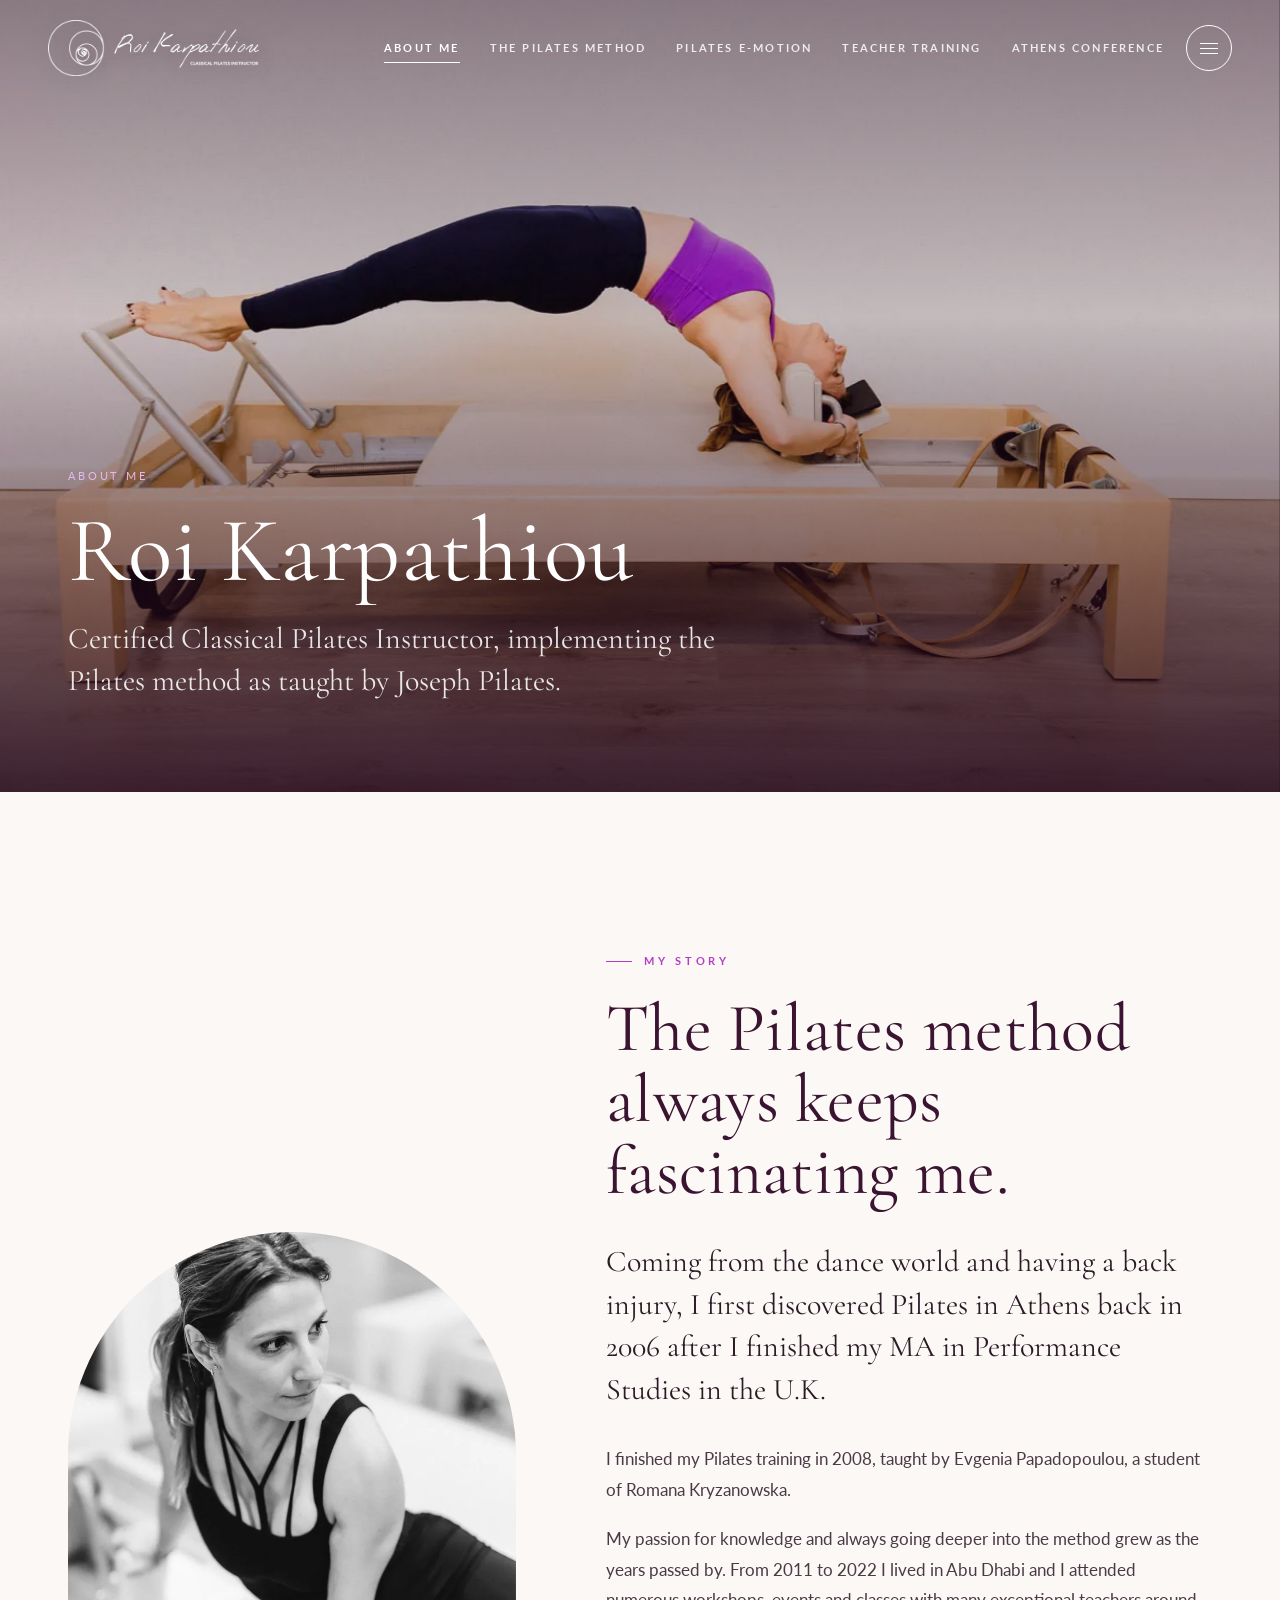
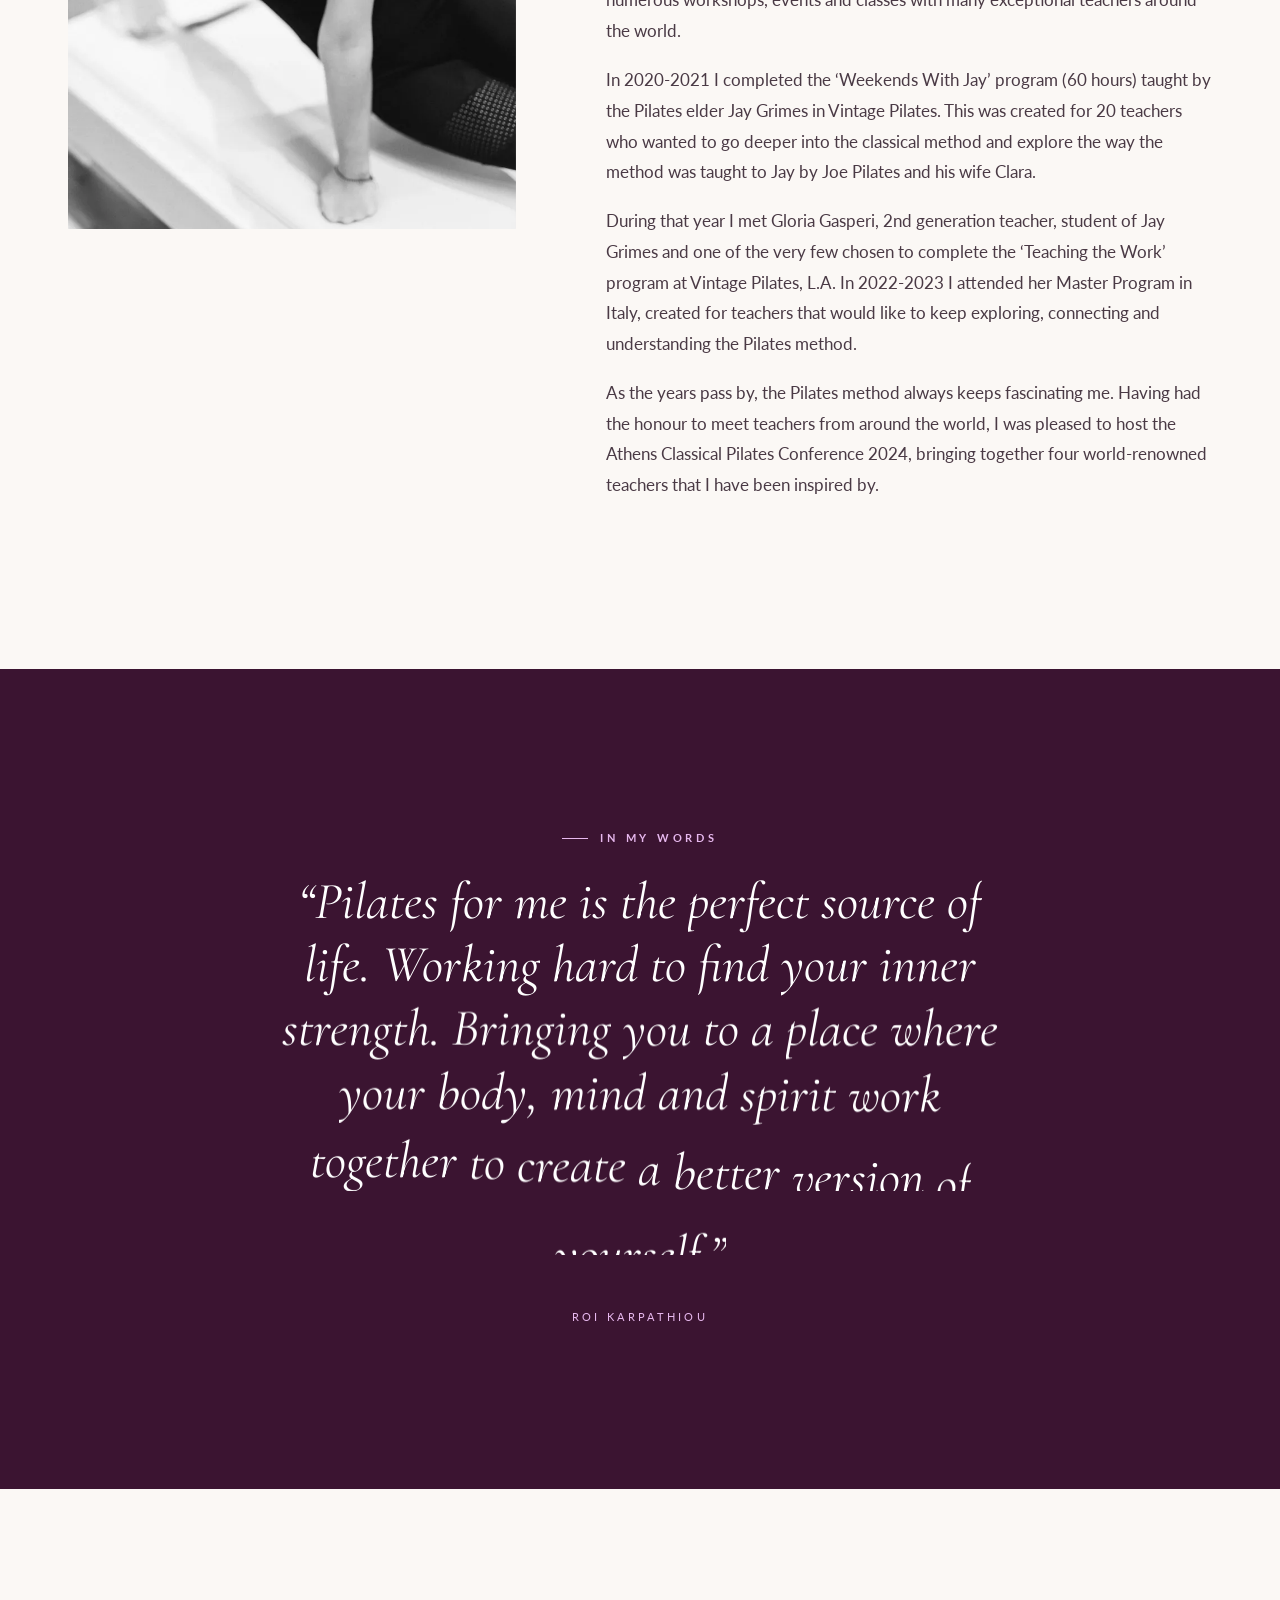
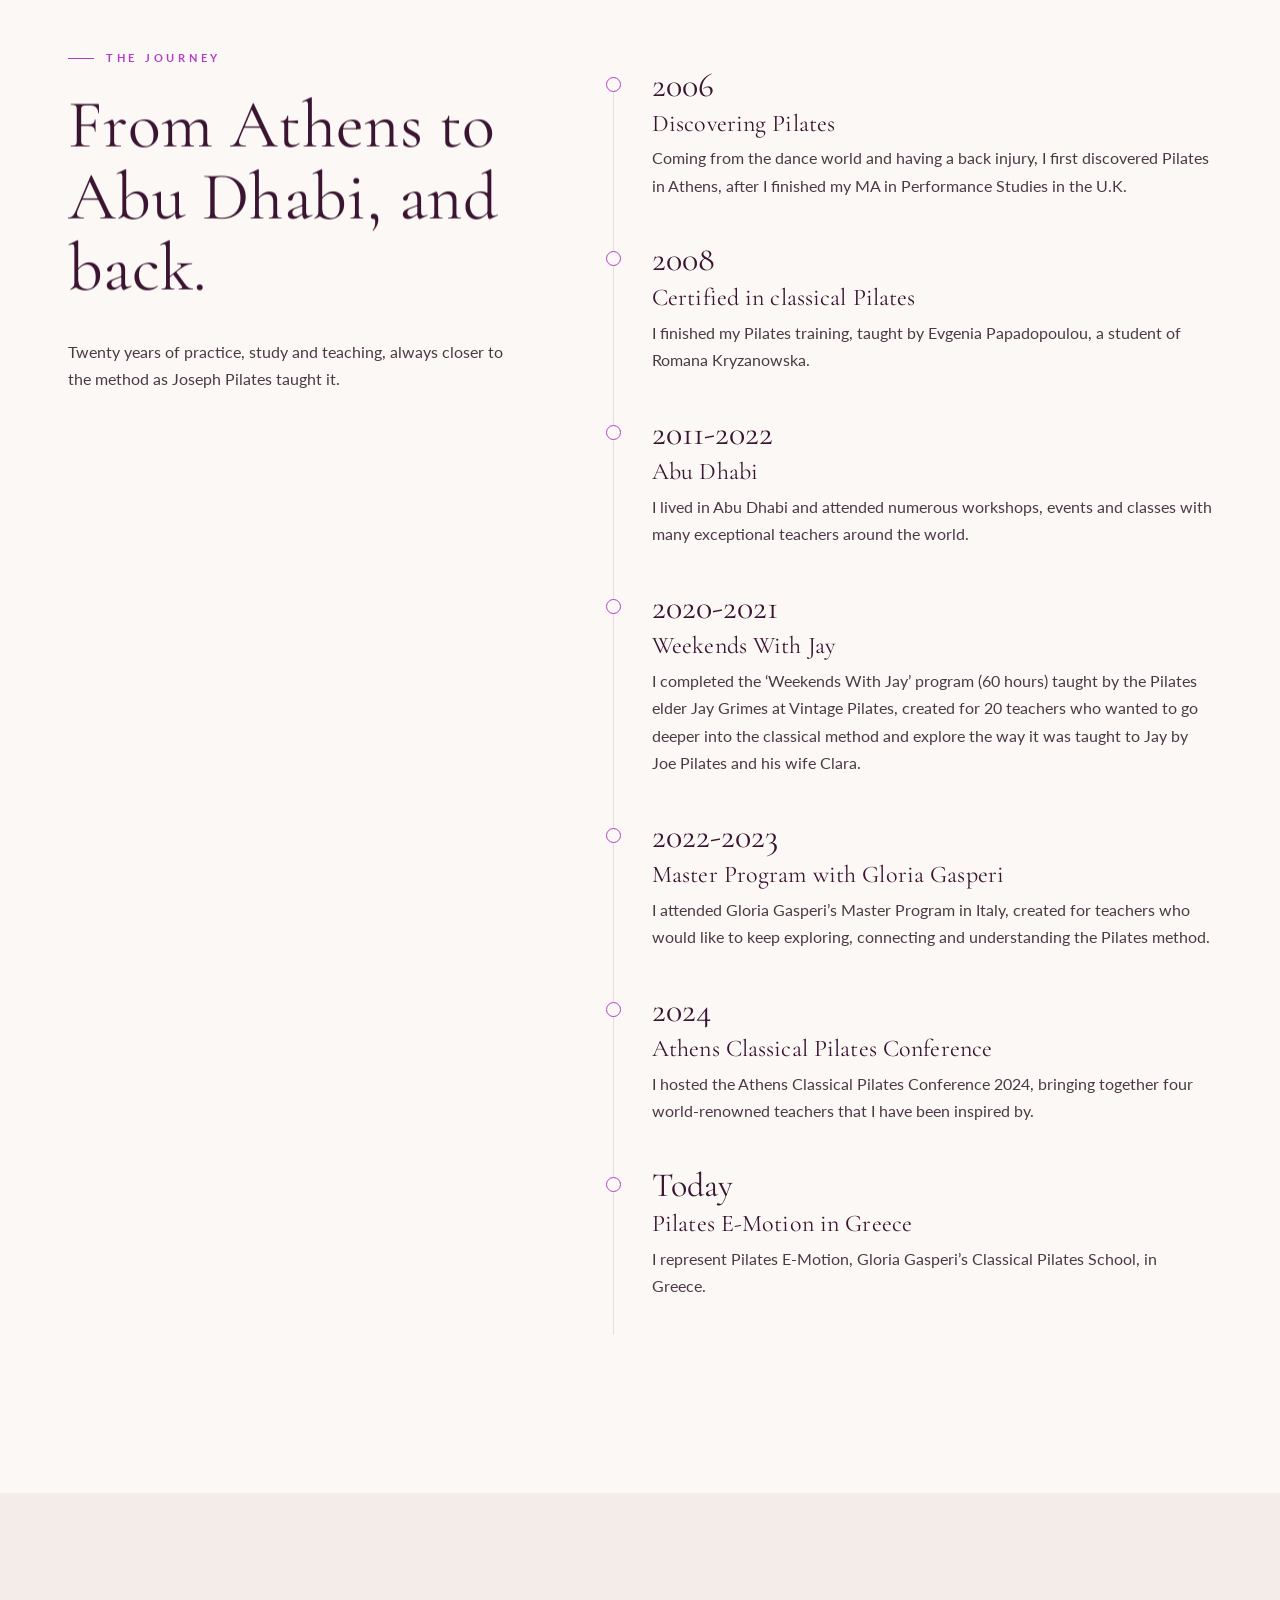
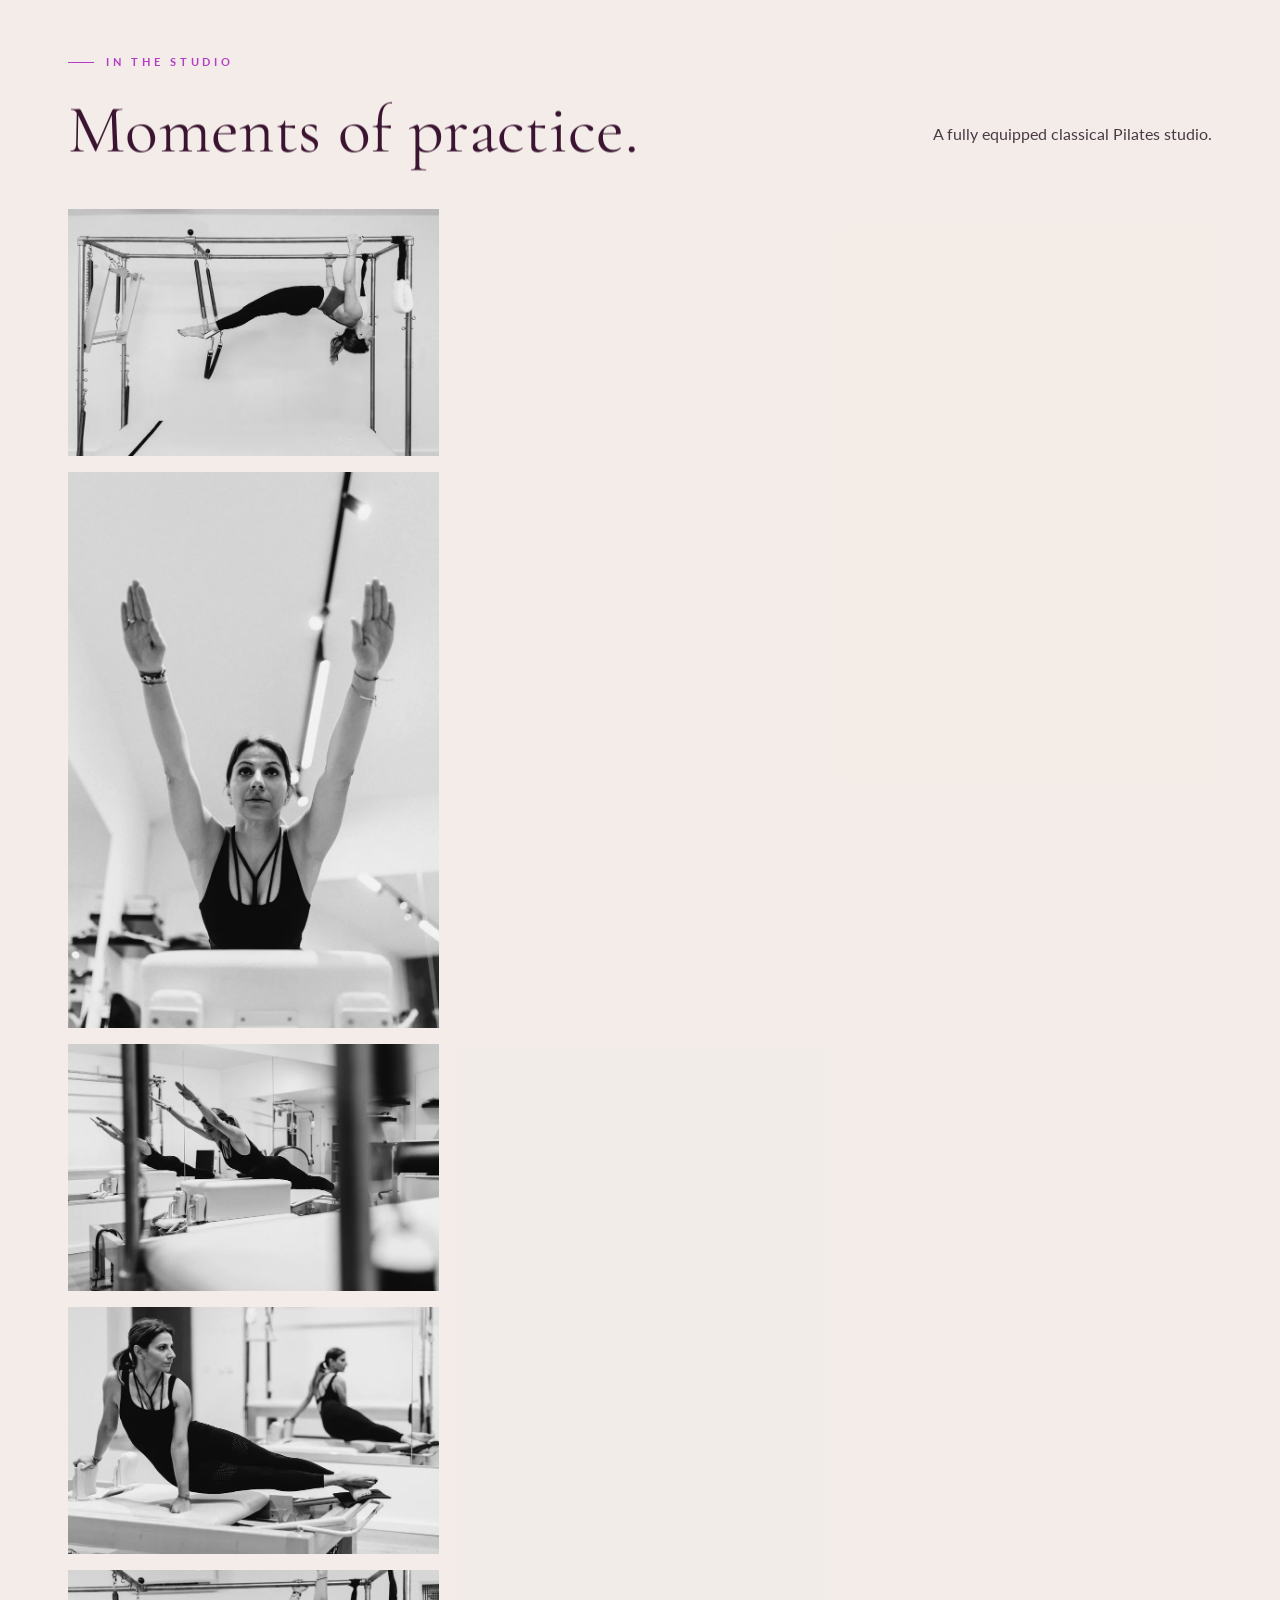
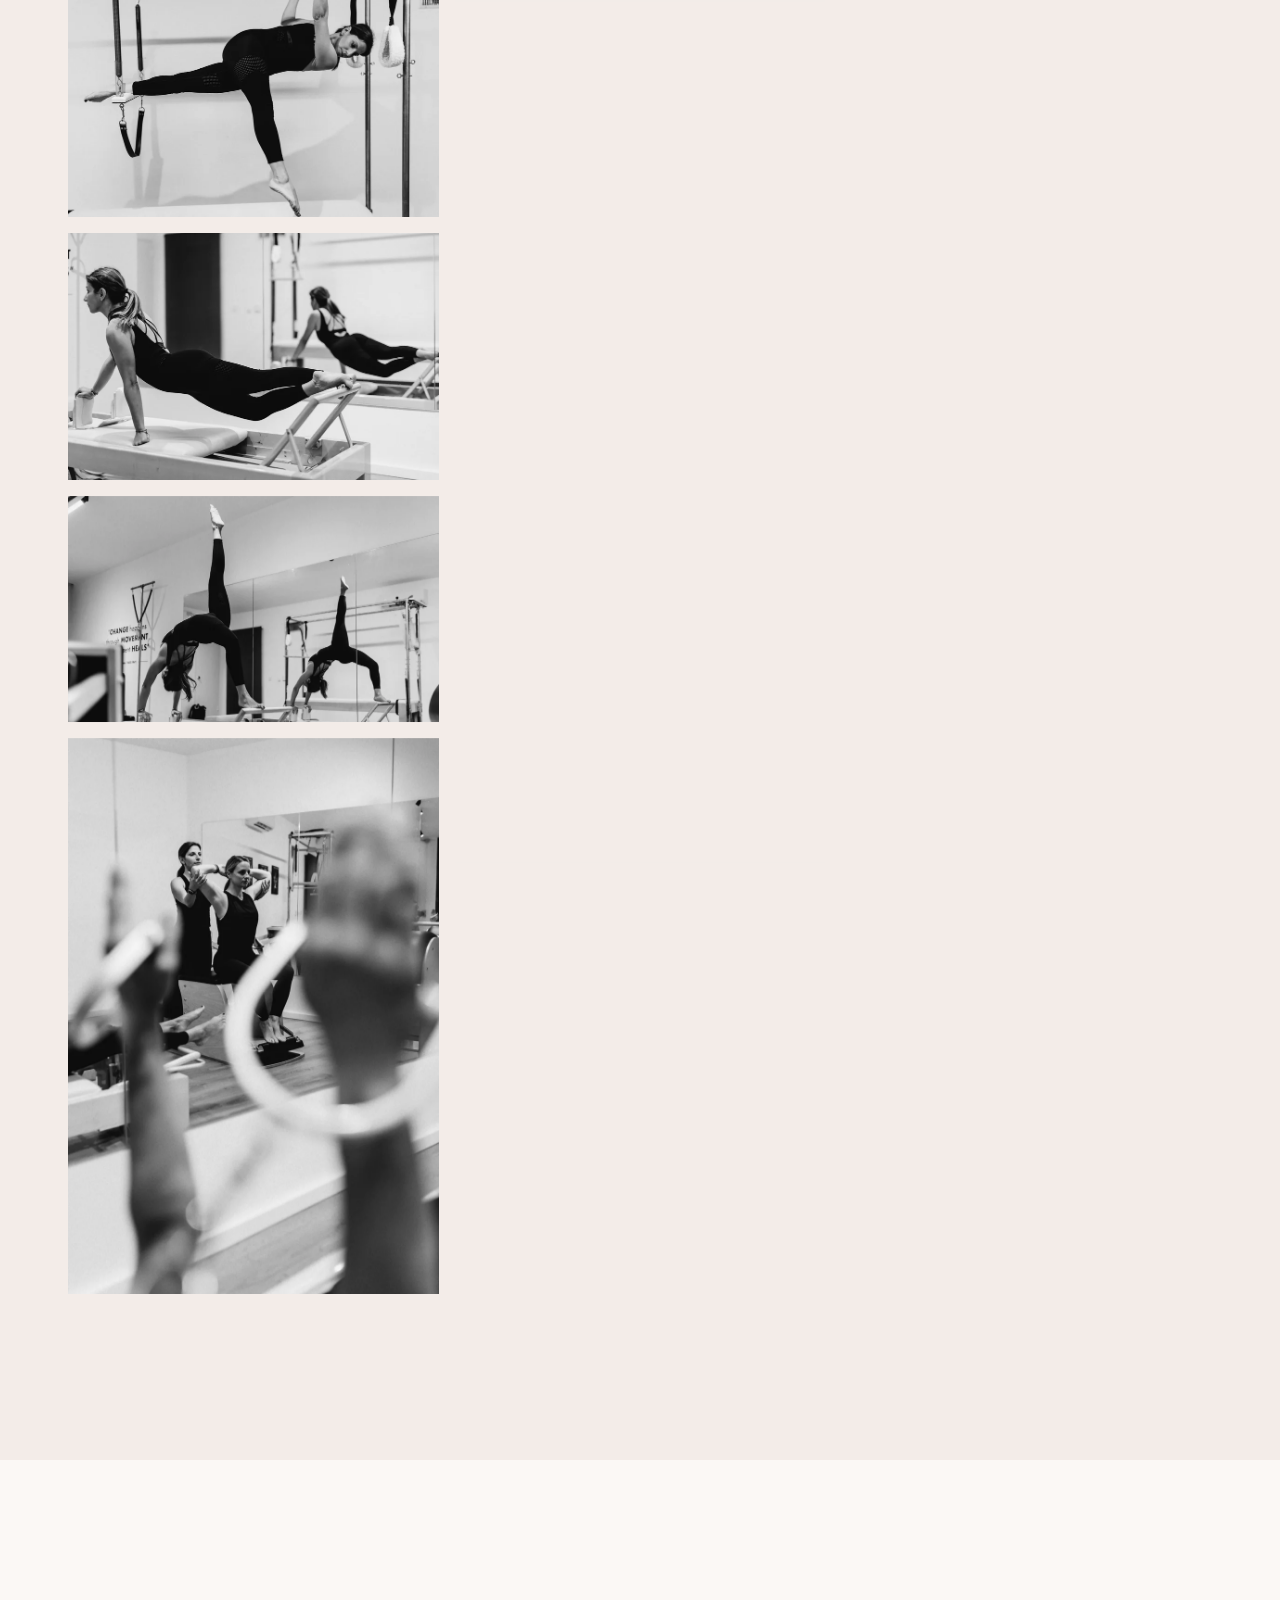
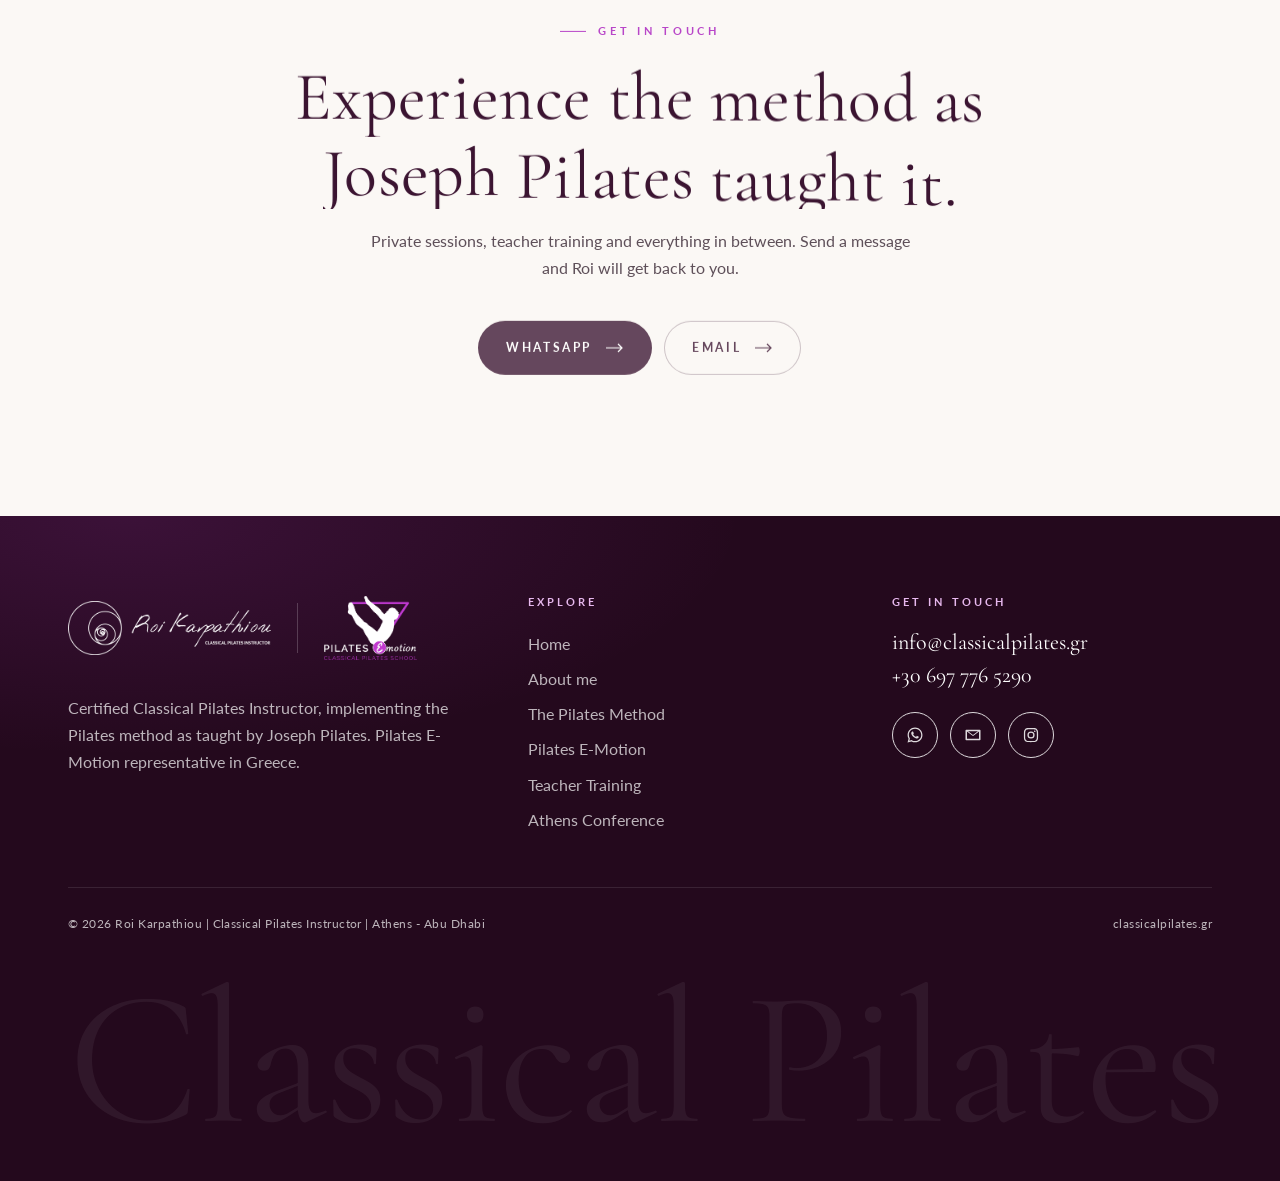
==== commit e916f6b5: "remove legacy" ====
--- a/about-me.html
+++ b/about-me.html
@@ -105,7 +105,7 @@
   <div class="wrap">
     <div class="head-row">
       <div><span class="eyebrow" data-reveal>In the studio</span><h2 class="h2" data-split>Moments of practice.</h2></div>
-      <p style="max-width:380px" data-reveal>A fully equipped classical studio, with apparatus made by Legacy Pilates.</p>
+      <p style="max-width:380px" data-reveal>A fully equipped classical Pilates studio.</p>
     </div>
     <div class="masonry" data-stagger><a href="assets/img/about-bw-cadillac-hang.webp" data-lightbox="about"><img src="assets/img/about-bw-cadillac-hang.webp" srcset="assets/img/about-bw-cadillac-hang-800.webp 800w, assets/img/about-bw-cadillac-hang.webp 1600w" sizes="(min-width: 900px) 33vw, 50vw" width="1600" height="1067" alt="Roi Karpathiou in the studio" loading="lazy" decoding="async"></a><a href="assets/img/about-bw-726.webp" data-lightbox="about"><img src="assets/img/about-bw-726.webp" srcset="assets/img/about-bw-726-800.webp 800w, assets/img/about-bw-726.webp 1600w" sizes="(min-width: 900px) 33vw, 50vw" width="1000" height="1500" alt="Roi Karpathiou in the studio" loading="lazy" decoding="async"></a><a href="assets/img/about-bw-hands.webp" data-lightbox="about"><img src="assets/img/about-bw-hands.webp" srcset="assets/img/about-bw-hands-800.webp 800w, assets/img/about-bw-hands.webp 1600w" sizes="(min-width: 900px) 33vw, 50vw" width="1600" height="2400" alt="Roi Karpathiou in the studio" loading="lazy" decoding="async"></a><a href="assets/img/about-bw-784.webp" data-lightbox="about"><img src="assets/img/about-bw-784.webp" srcset="assets/img/about-bw-784-800.webp 800w, assets/img/about-bw-784.webp 1600w" sizes="(min-width: 900px) 33vw, 50vw" width="1000" height="1500" alt="Roi Karpathiou in the studio" loading="lazy" decoding="async"></a><a href="assets/img/about-bw-261.webp" data-lightbox="about"><img src="assets/img/about-bw-261.webp" srcset="assets/img/about-bw-261-800.webp 800w, assets/img/about-bw-261.webp 1600w" sizes="(min-width: 900px) 33vw, 50vw" width="1500" height="1000" alt="Roi Karpathiou in the studio" loading="lazy" decoding="async"></a><a href="assets/img/about-bw-reformer-wheel.webp" data-lightbox="about"><img src="assets/img/about-bw-reformer-wheel.webp" srcset="assets/img/about-bw-reformer-wheel-800.webp 800w, assets/img/about-bw-reformer-wheel.webp 1600w" sizes="(min-width: 900px) 33vw, 50vw" width="1600" height="1067" alt="Roi Karpathiou in the studio" loading="lazy" decoding="async"></a><a href="assets/img/about-bw-930.webp" data-lightbox="about"><img src="assets/img/about-bw-930.webp" srcset="assets/img/about-bw-930-800.webp 800w, assets/img/about-bw-930.webp 1600w" sizes="(min-width: 900px) 33vw, 50vw" width="1000" height="1500" alt="Roi Karpathiou in the studio" loading="lazy" decoding="async"></a><a href="assets/img/about-bw-swan.webp" data-lightbox="about"><img src="assets/img/about-bw-swan.webp" srcset="assets/img/about-bw-swan-800.webp 800w, assets/img/about-bw-swan.webp 1600w" sizes="(min-width: 900px) 33vw, 50vw" width="1600" height="1067" alt="Roi Karpathiou in the studio" loading="lazy" decoding="async"></a><a href="assets/img/about-bw-64.webp" data-lightbox="about"><img src="assets/img/about-bw-64.webp" srcset="assets/img/about-bw-64-800.webp 800w, assets/img/about-bw-64.webp 1600w" sizes="(min-width: 900px) 33vw, 50vw" width="1000" height="1500" alt="Roi Karpathiou in the studio" loading="lazy" decoding="async"></a><a href="assets/img/about-bw-915.webp" data-lightbox="about"><img src="assets/img/about-bw-915.webp" srcset="assets/img/about-bw-915-800.webp 800w, assets/img/about-bw-915.webp 1600w" sizes="(min-width: 900px) 33vw, 50vw" width="1500" height="1000" alt="Roi Karpathiou in the studio" loading="lazy" decoding="async"></a><a href="assets/img/about-bw-cadillac-split.webp" data-lightbox="about"><img src="assets/img/about-bw-cadillac-split.webp" srcset="assets/img/about-bw-cadillac-split-800.webp 800w, assets/img/about-bw-cadillac-split.webp 1600w" sizes="(min-width: 900px) 33vw, 50vw" width="1600" height="1067" alt="Roi Karpathiou in the studio" loading="lazy" decoding="async"></a><a href="assets/img/about-bw-131.webp" data-lightbox="about"><img src="assets/img/about-bw-131.webp" srcset="assets/img/about-bw-131-800.webp 800w, assets/img/about-bw-131.webp 1600w" sizes="(min-width: 900px) 33vw, 50vw" width="1500" height="1000" alt="Roi Karpathiou in the studio" loading="lazy" decoding="async"></a><a href="assets/img/about-bw-497.webp" data-lightbox="about"><img src="assets/img/about-bw-497.webp" srcset="assets/img/about-bw-497-800.webp 800w, assets/img/about-bw-497.webp 1600w" sizes="(min-width: 900px) 33vw, 50vw" width="1000" height="1500" alt="Roi Karpathiou in the studio" loading="lazy" decoding="async"></a><a href="assets/img/about-bw-long-stretch.webp" data-lightbox="about"><img src="assets/img/about-bw-long-stretch.webp" srcset="assets/img/about-bw-long-stretch-800.webp 800w, assets/img/about-bw-long-stretch.webp 1600w" sizes="(min-width: 900px) 33vw, 50vw" width="1600" height="1067" alt="Roi Karpathiou in the studio" loading="lazy" decoding="async"></a><a href="assets/img/about-bw-335.webp" data-lightbox="about"><img src="assets/img/about-bw-335.webp" srcset="assets/img/about-bw-335-800.webp 800w, assets/img/about-bw-335.webp 1600w" sizes="(min-width: 900px) 33vw, 50vw" width="1000" height="1500" alt="Roi Karpathiou in the studio" loading="lazy" decoding="async"></a><a href="assets/img/about-bw-956.webp" data-lightbox="about"><img src="assets/img/about-bw-956.webp" srcset="assets/img/about-bw-956-800.webp 800w, assets/img/about-bw-956.webp 1600w" sizes="(min-width: 900px) 33vw, 50vw" width="1500" height="914" alt="Roi Karpathiou in the studio" loading="lazy" decoding="async"></a><a href="assets/img/about-bw-358.webp" data-lightbox="about"><img src="assets/img/about-bw-358.webp" srcset="assets/img/about-bw-358-800.webp 800w, assets/img/about-bw-358.webp 1600w" sizes="(min-width: 900px) 33vw, 50vw" width="1500" height="1000" alt="Roi Karpathiou in the studio" loading="lazy" decoding="async"></a><a href="assets/img/about-bw-461.webp" data-lightbox="about"><img src="assets/img/about-bw-461.webp" srcset="assets/img/about-bw-461-800.webp 800w, assets/img/about-bw-461.webp 1600w" sizes="(min-width: 900px) 33vw, 50vw" width="1000" height="1500" alt="Roi Karpathiou in the studio" loading="lazy" decoding="async"></a><a href="assets/img/about-bw-748.webp" data-lightbox="about"><img src="assets/img/about-bw-748.webp" srcset="assets/img/about-bw-748-800.webp 800w, assets/img/about-bw-748.webp 1600w" sizes="(min-width: 900px) 33vw, 50vw" width="1500" height="1000" alt="Roi Karpathiou in the studio" loading="lazy" decoding="async"></a></div>
   </div>
--- a/assets/css/site.css
+++ b/assets/css/site.css
@@ -432,7 +432,7 @@
 html.js.motion [data-split] .w > span { display: inline-block; transform: translateY(110%); }
 html.js.motion [data-stagger] > * { opacity: 0; transform: translateY(30px); }
 html.js.motion .hero__media img, html.js.motion .hero__media video { transform: scale(1.18); }
-
+[data-split] .w > span { will-change: transform; }
 
 @media (prefers-reduced-motion: reduce) {
   *, *::before, *::after { animation-duration: .01ms !important; transition-duration: .01ms !important; }
@@ -690,20 +690,3 @@
 /* ===== v13: module timelines without the final exam step (3 steps) ===== */
 .path { grid-template-columns: repeat(3, 1fr); }
 .path::before, .path__line { right: calc(33.333% - 6.5px); }
-
-/* ===== v14: scroll smoothness ===== */
-/* scroll cue animates transform, not top (no layout work every frame) */
-.hero__scroll i::after { top: 0; height: 40%; transform: translateY(-100%); animation: drip2 2.2s var(--ease) infinite; }
-@keyframes drip2 { to { transform: translateY(250%); } }
-/* header: lighter glass, own compositor layer */
-.nav { transform: translate3d(0,0,0) !important; backface-visibility: hidden; }
-.nav.is-solid { -webkit-backdrop-filter: blur(12px); backdrop-filter: blur(12px); background: rgba(251,248,245,.7); }
-body.menu-open .nav { transform: translate3d(0,0,0) !important; }
-/* marquee and progress on their own layers */
-.marquee__track, .progress { will-change: transform; backface-visibility: hidden; }
-/* touch devices: no permanent layer hints on hero media, let the browser decide */
-html.touch .hero__media img, html.touch .phero__media img, html.touch .phero__media video { will-change: auto; }
-
-/* touch: shorter travel for reveals so content does not slide while the finger scrolls */
-html.js.motion.touch [data-reveal] { transform: translateY(16px); }
-html.js.motion.touch [data-stagger] > *, html.js.motion.touch .masonry.is-laid[data-stagger] .masonry__col > * { transform: translateY(14px); }
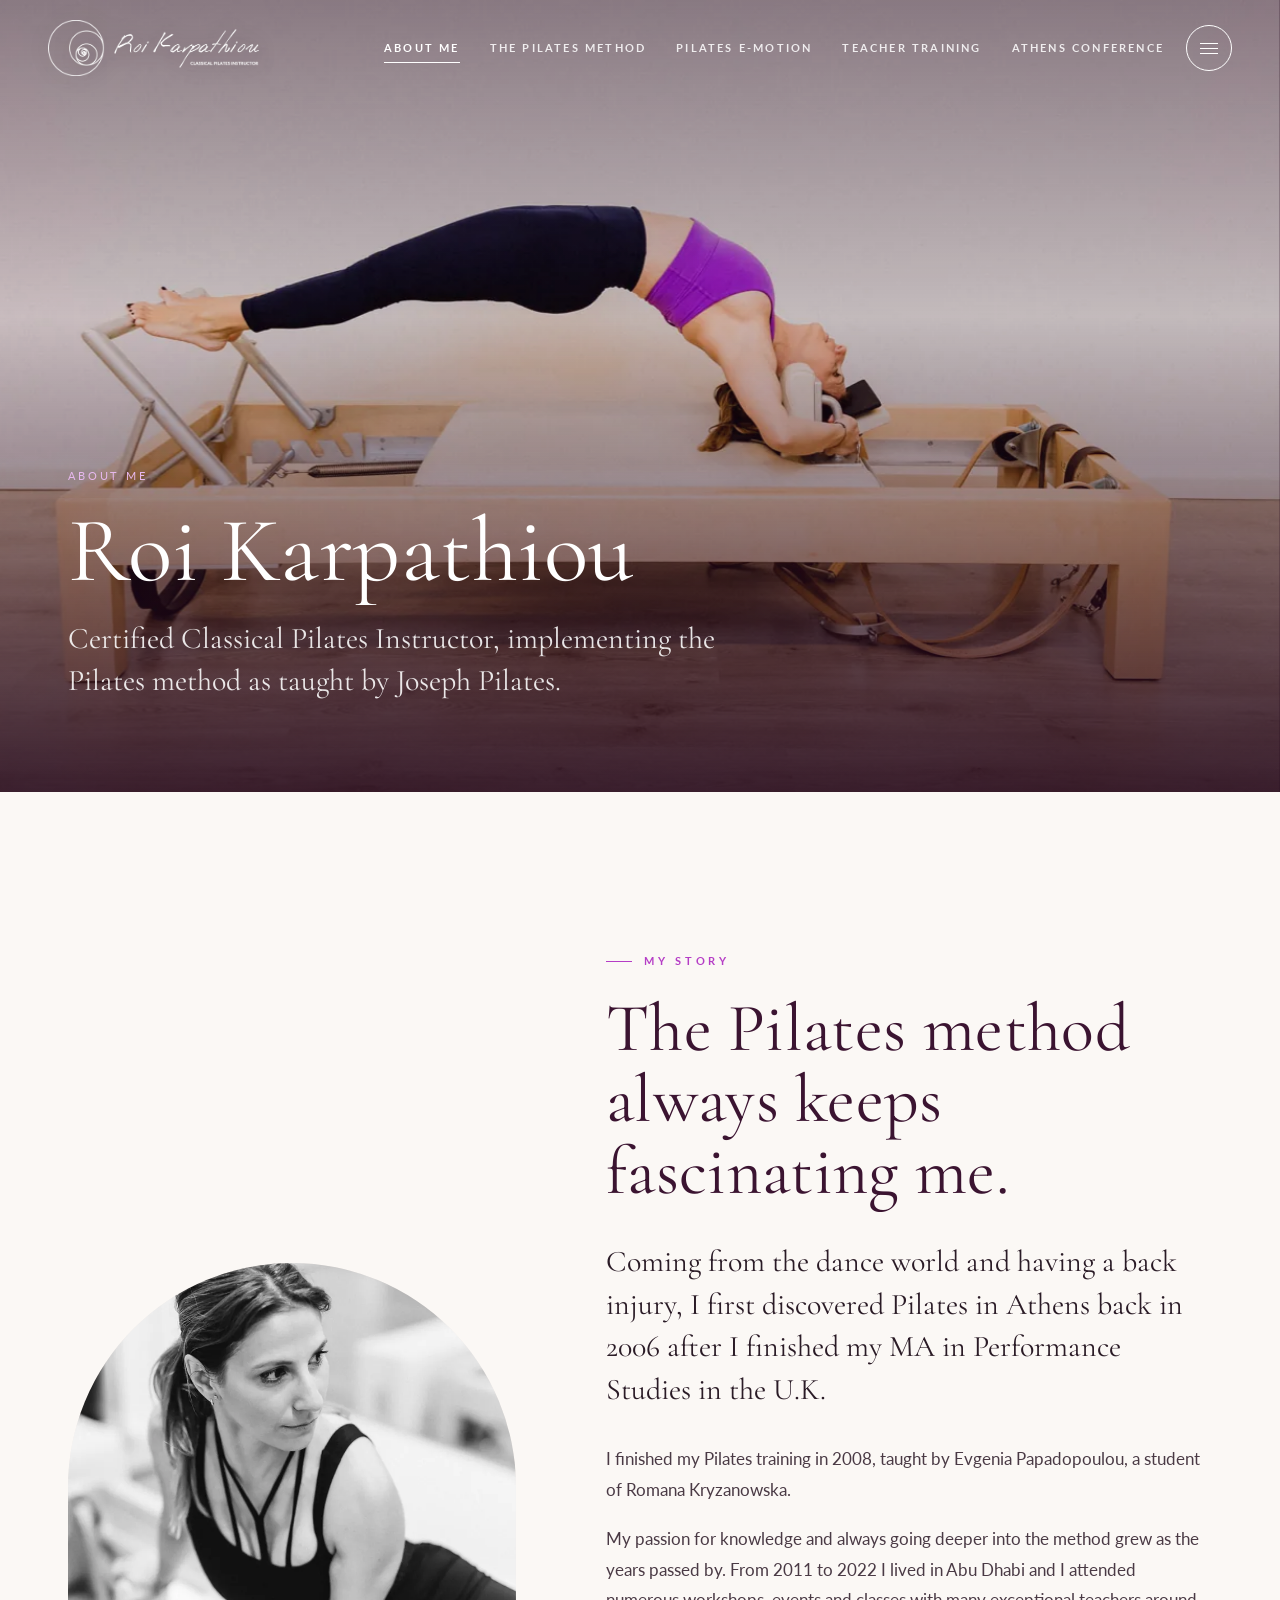
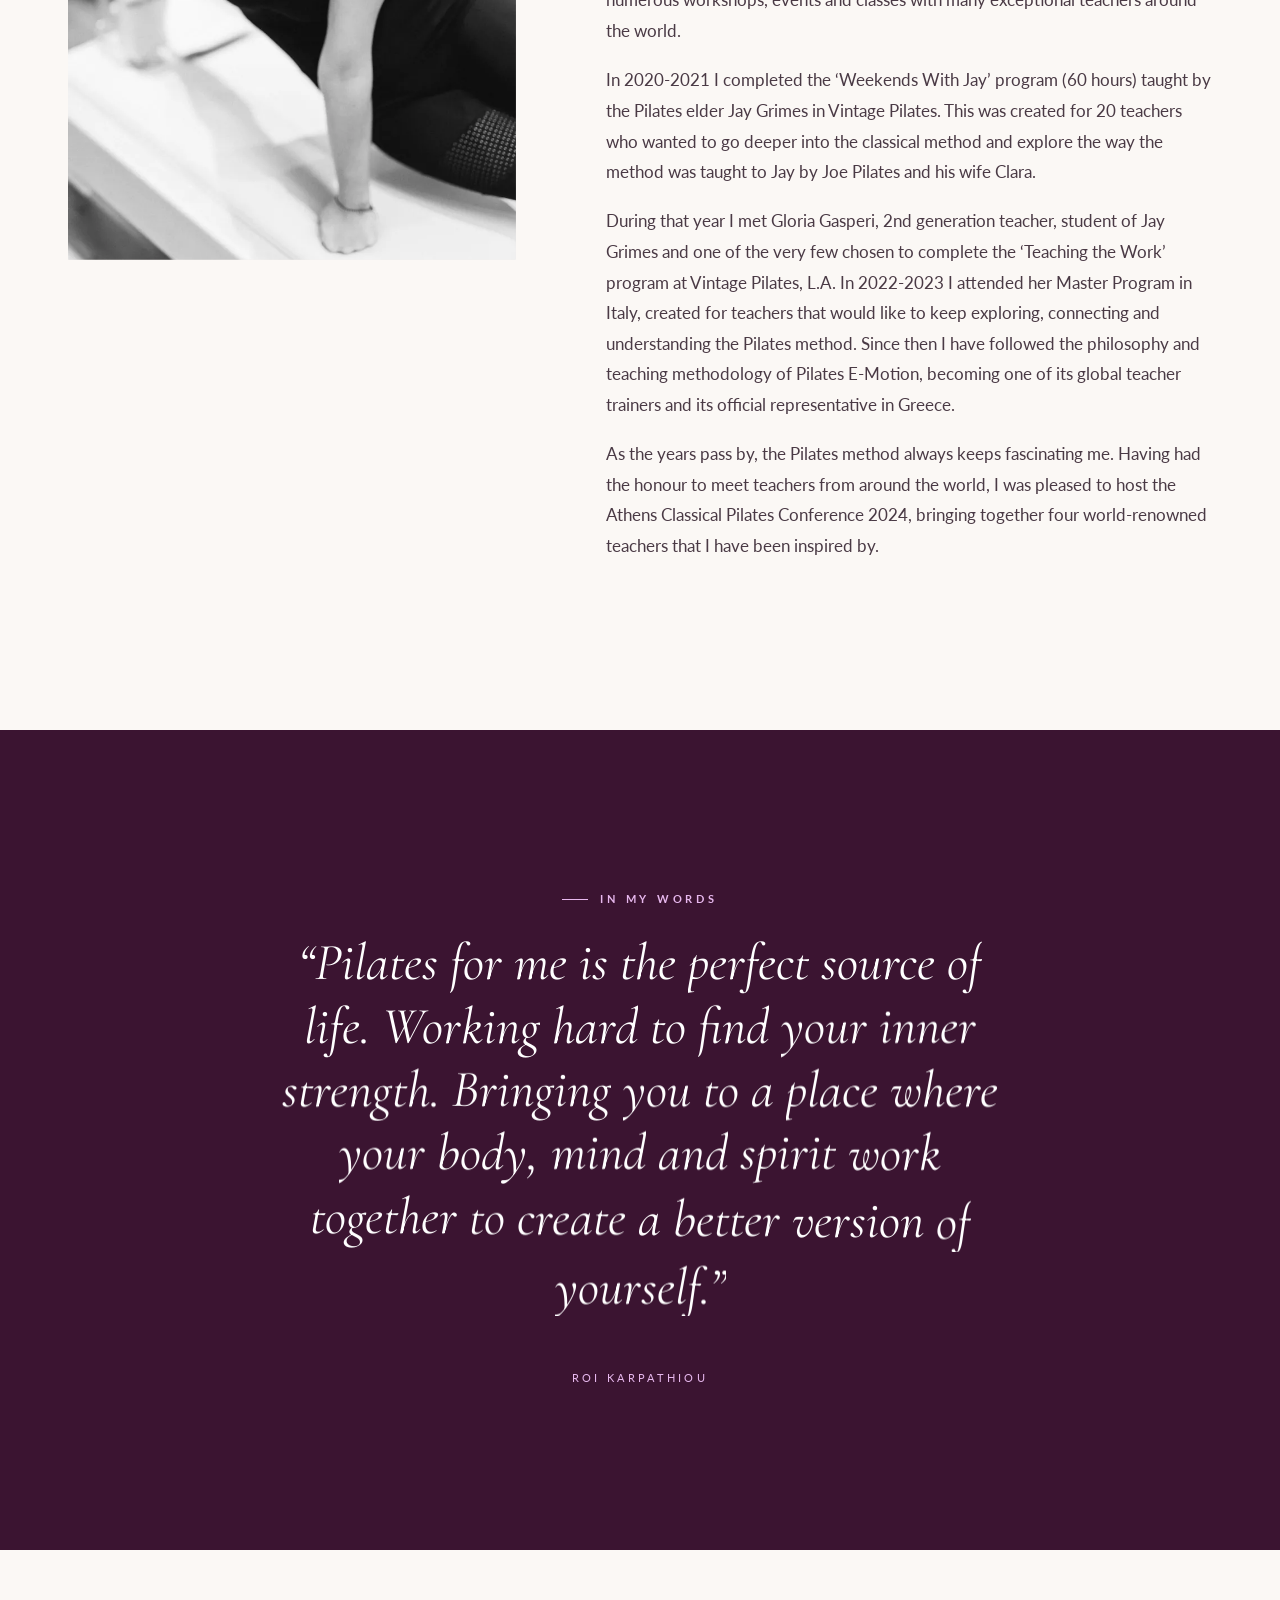
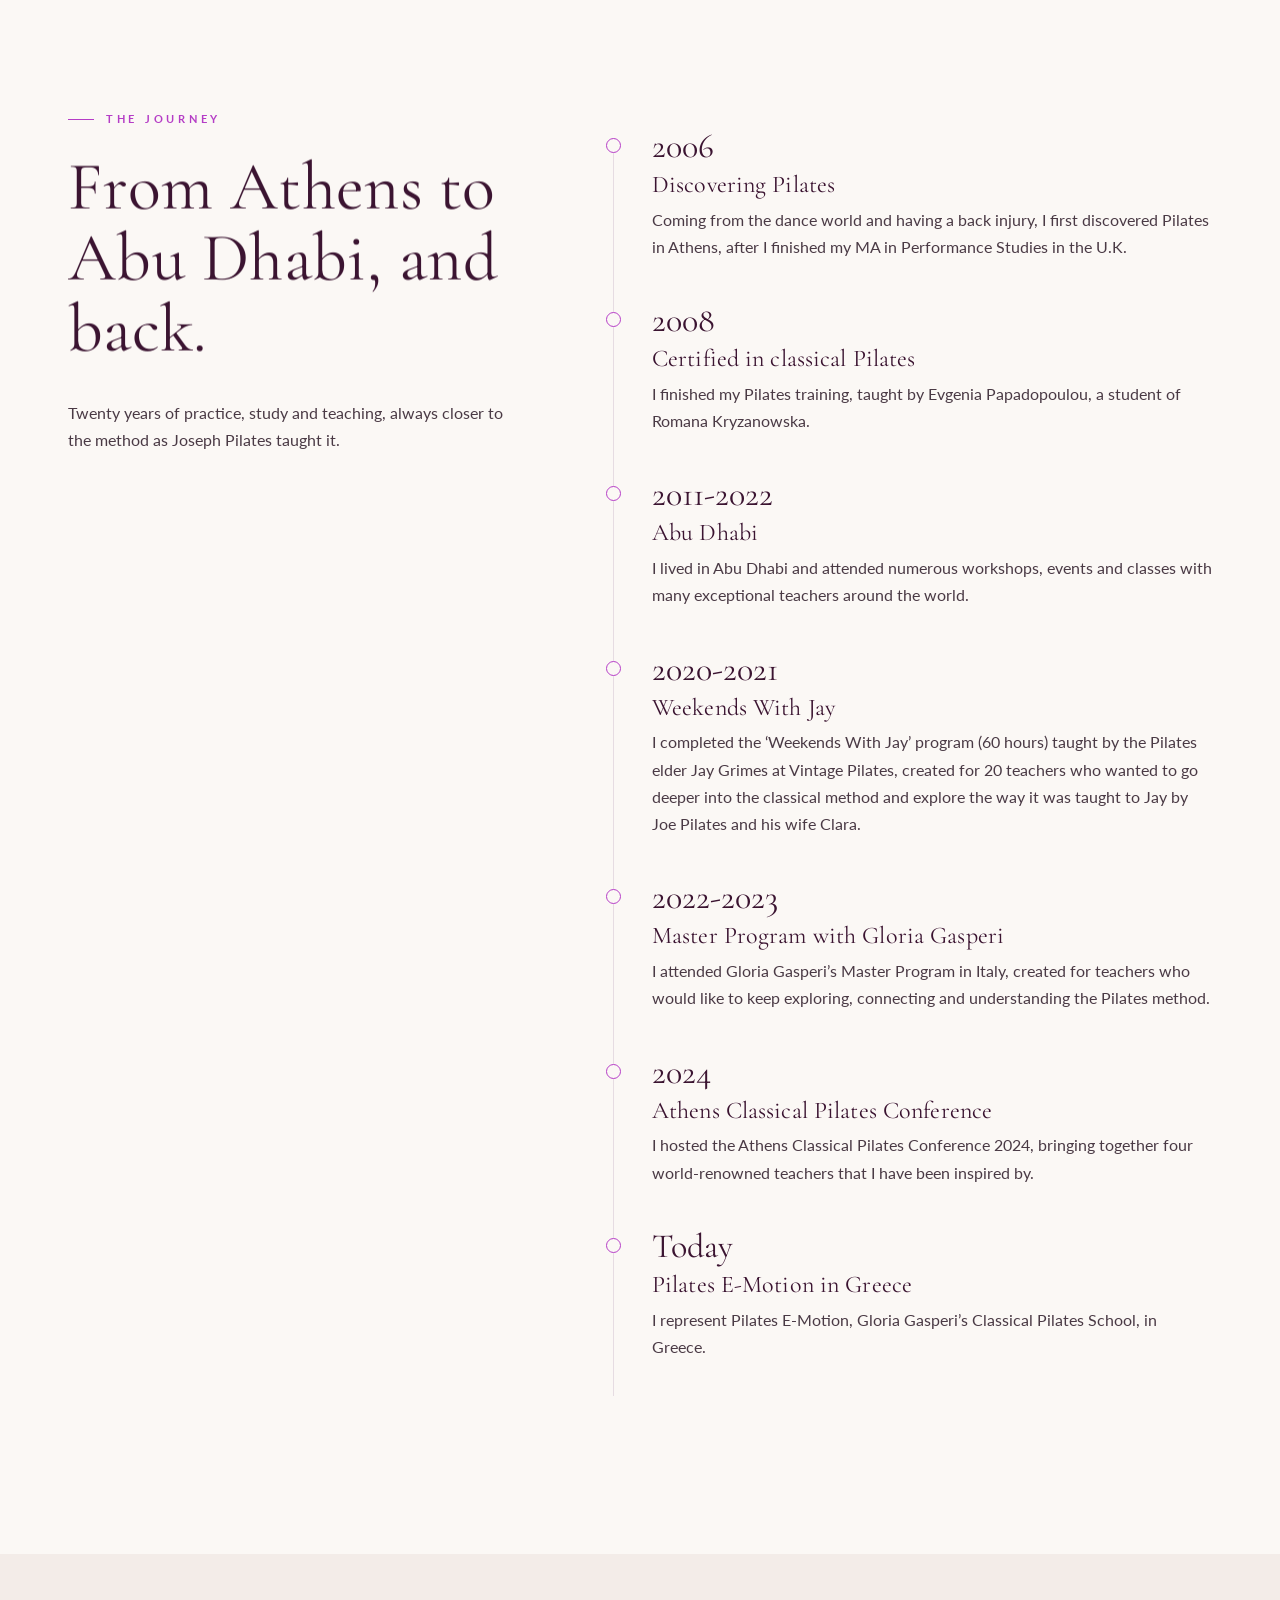
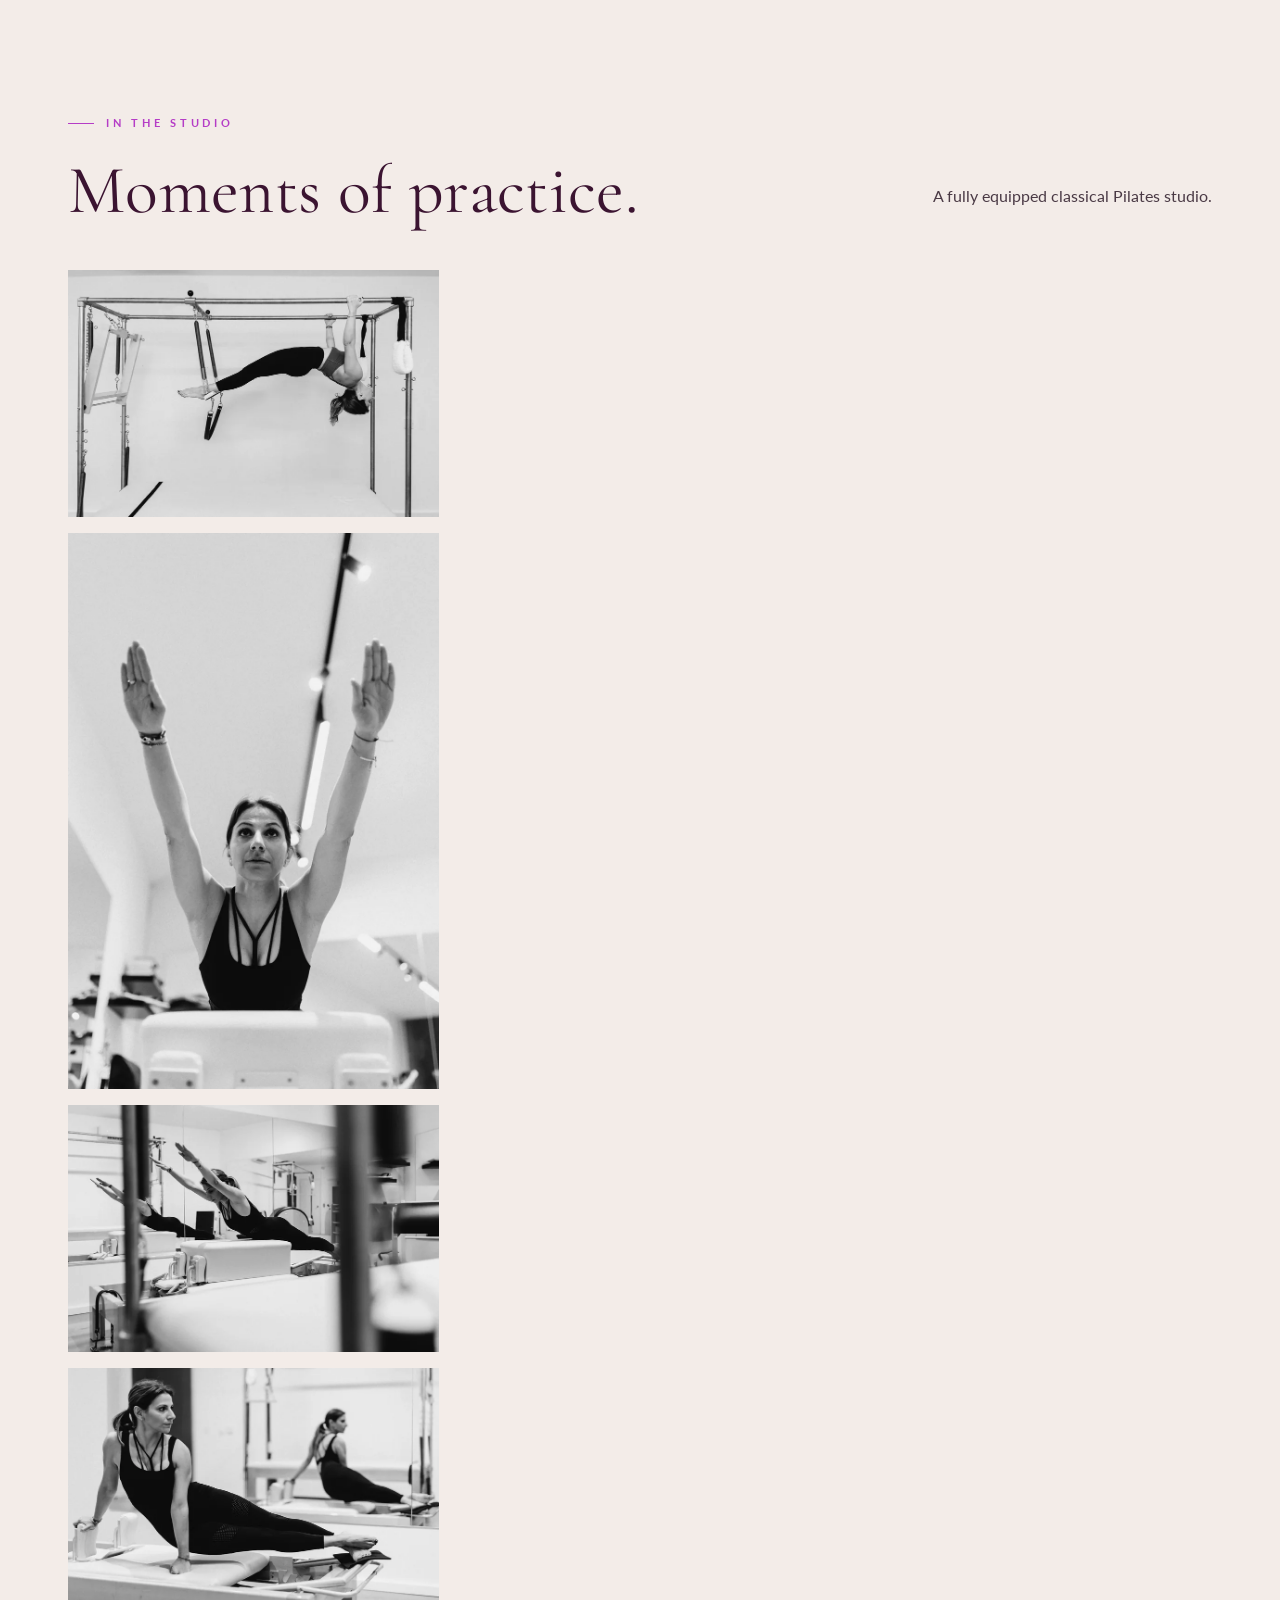
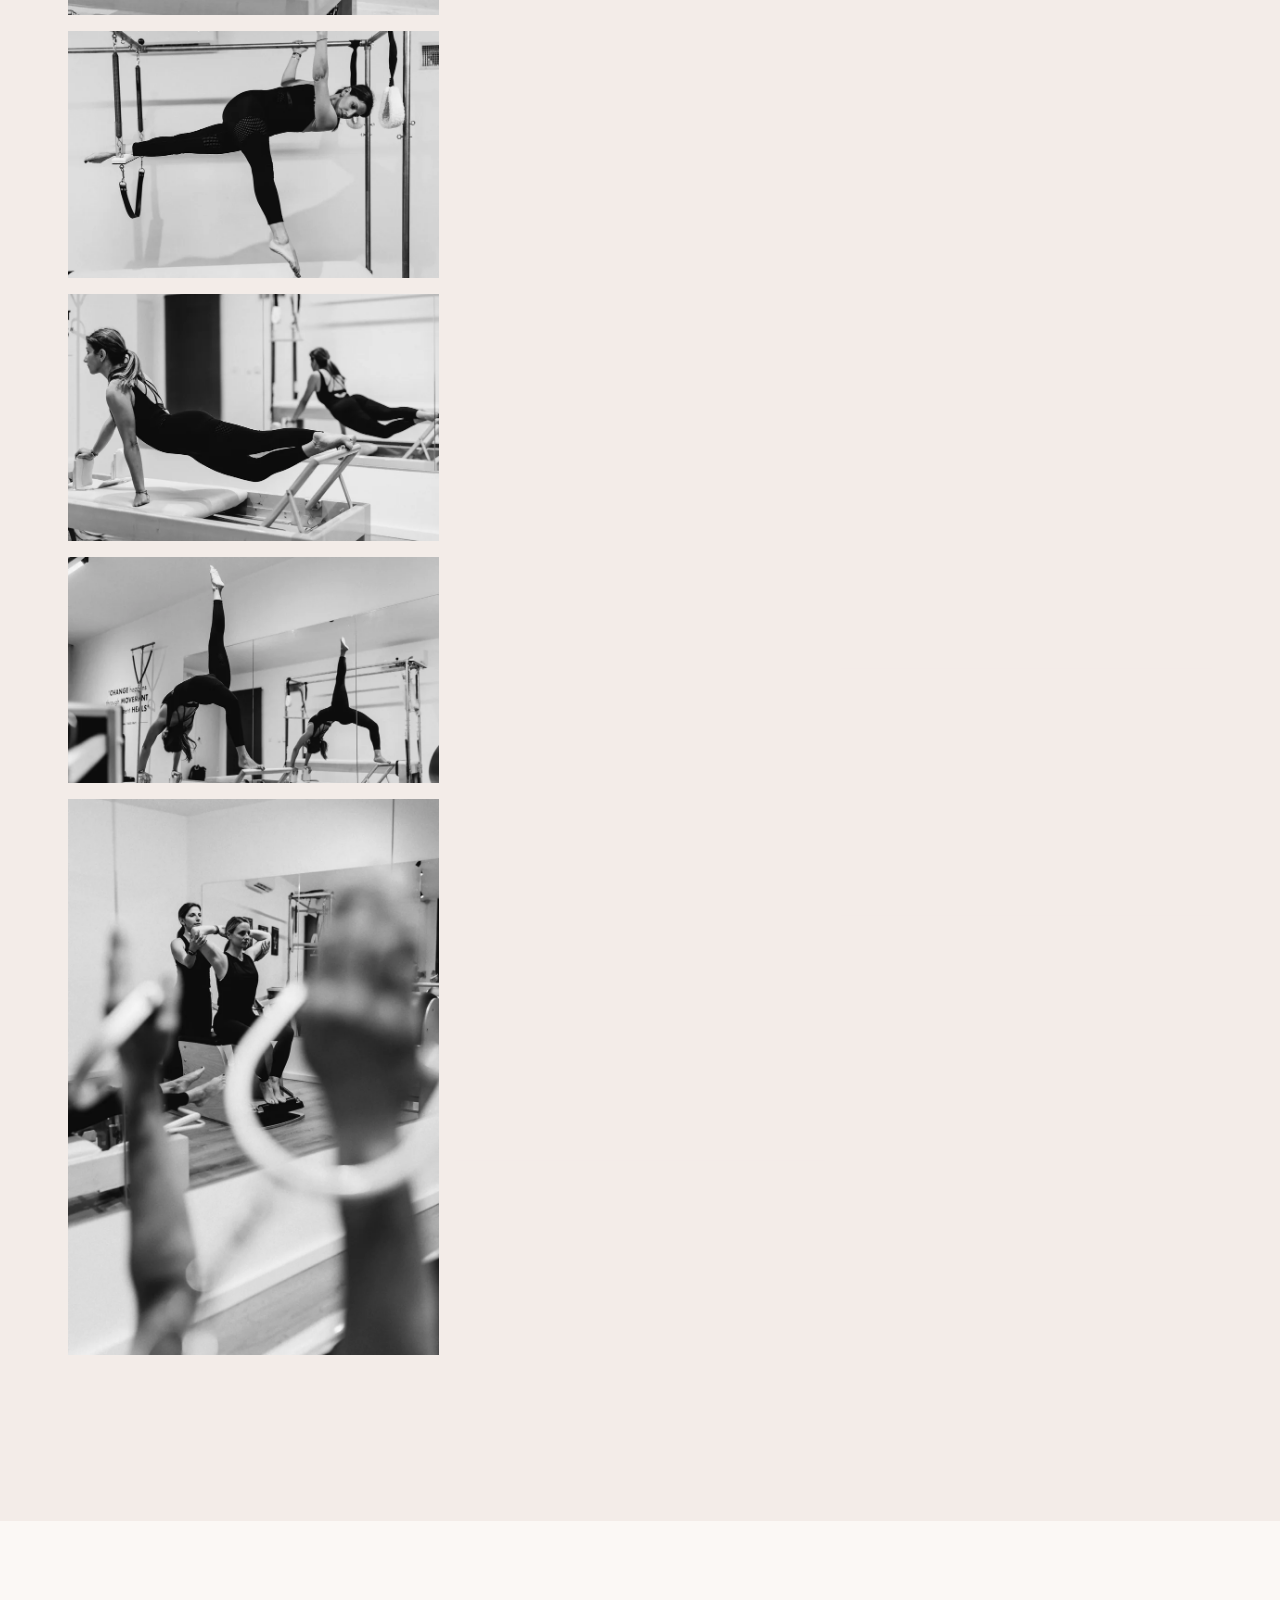
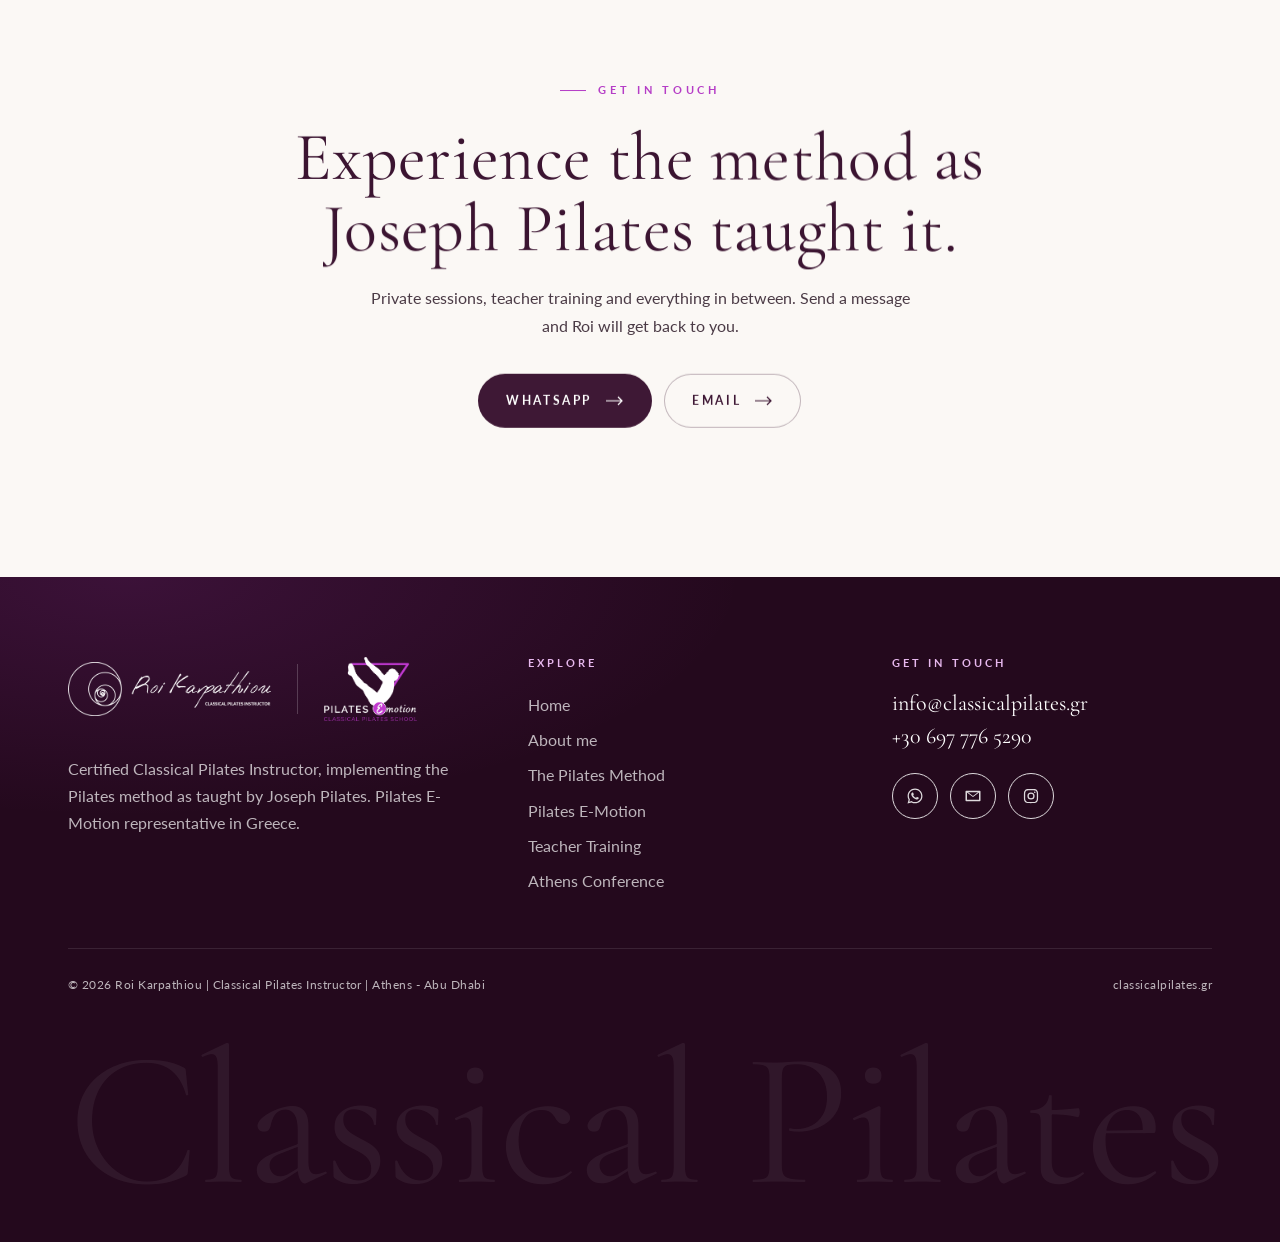
==== commit 2ffa27c3: "home page" ====
--- a/about-me.html
+++ b/about-me.html
@@ -76,7 +76,7 @@
       <p data-reveal>I finished my Pilates training in 2008, taught by Evgenia Papadopoulou, a student of Romana Kryzanowska.</p>
       <p data-reveal>My passion for knowledge and always going deeper into the method grew as the years passed by. From 2011 to 2022 I lived in Abu Dhabi and I attended numerous workshops, events and classes with many exceptional teachers around the world.</p>
       <p data-reveal>In 2020-2021 I completed the &lsquo;Weekends With Jay&rsquo; program (60 hours) taught by the Pilates elder Jay Grimes in Vintage Pilates. This was created for 20 teachers who wanted to go deeper into the classical method and explore the way the method was taught to Jay by Joe Pilates and his wife Clara.</p>
-      <p data-reveal>During that year I met Gloria Gasperi, 2nd generation teacher, student of Jay Grimes and one of the very few chosen to complete the &lsquo;Teaching the Work&rsquo; program at Vintage Pilates, L.A. In 2022-2023 I attended her Master Program in Italy, created for teachers that would like to keep exploring, connecting and understanding the Pilates method.</p>
+      <p data-reveal>During that year I met Gloria Gasperi, 2nd generation teacher, student of Jay Grimes and one of the very few chosen to complete the &lsquo;Teaching the Work&rsquo; program at Vintage Pilates, L.A. In 2022-2023 I attended her Master Program in Italy, created for teachers that would like to keep exploring, connecting and understanding the Pilates method. Since then I have followed the philosophy and teaching methodology of Pilates E-Motion, becoming one of its global teacher trainers and its official representative in Greece.</p>
       <p data-reveal>As the years pass by, the Pilates method always keeps fascinating me. Having had the honour to meet teachers from around the world, I was pleased to host the Athens Classical Pilates Conference 2024, bringing together four world-renowned teachers that I have been inspired by.</p>
     </div>
   </div>
--- a/assets/css/site.css
+++ b/assets/css/site.css
@@ -661,7 +661,16 @@
 .bio__img img { opacity: 1; }
 .bio__close { position: absolute; z-index: 5; }
 .bio__text > * { transition: opacity .5s ease .2s, transform .5s cubic-bezier(.22,1,.36,1) .2s; }
-dialog.bio:not(.is-in) .bio__text > :nth-child(-n+4) { opacity: 0; transform: translate3d(0, 14px, 0); }
+dialog.bio:not(.is-in) .bio__text > * { opacity: 0; transform: translate3d(0, 14px, 0); }
+.bio__text > :nth-child(2) { transition-delay: 0.26s; }
+.bio__text > :nth-child(3) { transition-delay: 0.32s; }
+.bio__text > :nth-child(4) { transition-delay: 0.38s; }
+.bio__text > :nth-child(5) { transition-delay: 0.44s; }
+.bio__text > :nth-child(6) { transition-delay: 0.50s; }
+.bio__text > :nth-child(7) { transition-delay: 0.56s; }
+.bio__text > :nth-child(8) { transition-delay: 0.62s; }
+.bio__text > :nth-child(n+9) { transition-delay: .62s; }
+dialog.bio.is-out .bio__text > * { transition-delay: 0s; }
 @media (min-width: 900px) {
   .bio__inner {
     top: 0; bottom: 0; left: 0; right: 0; margin: auto;
